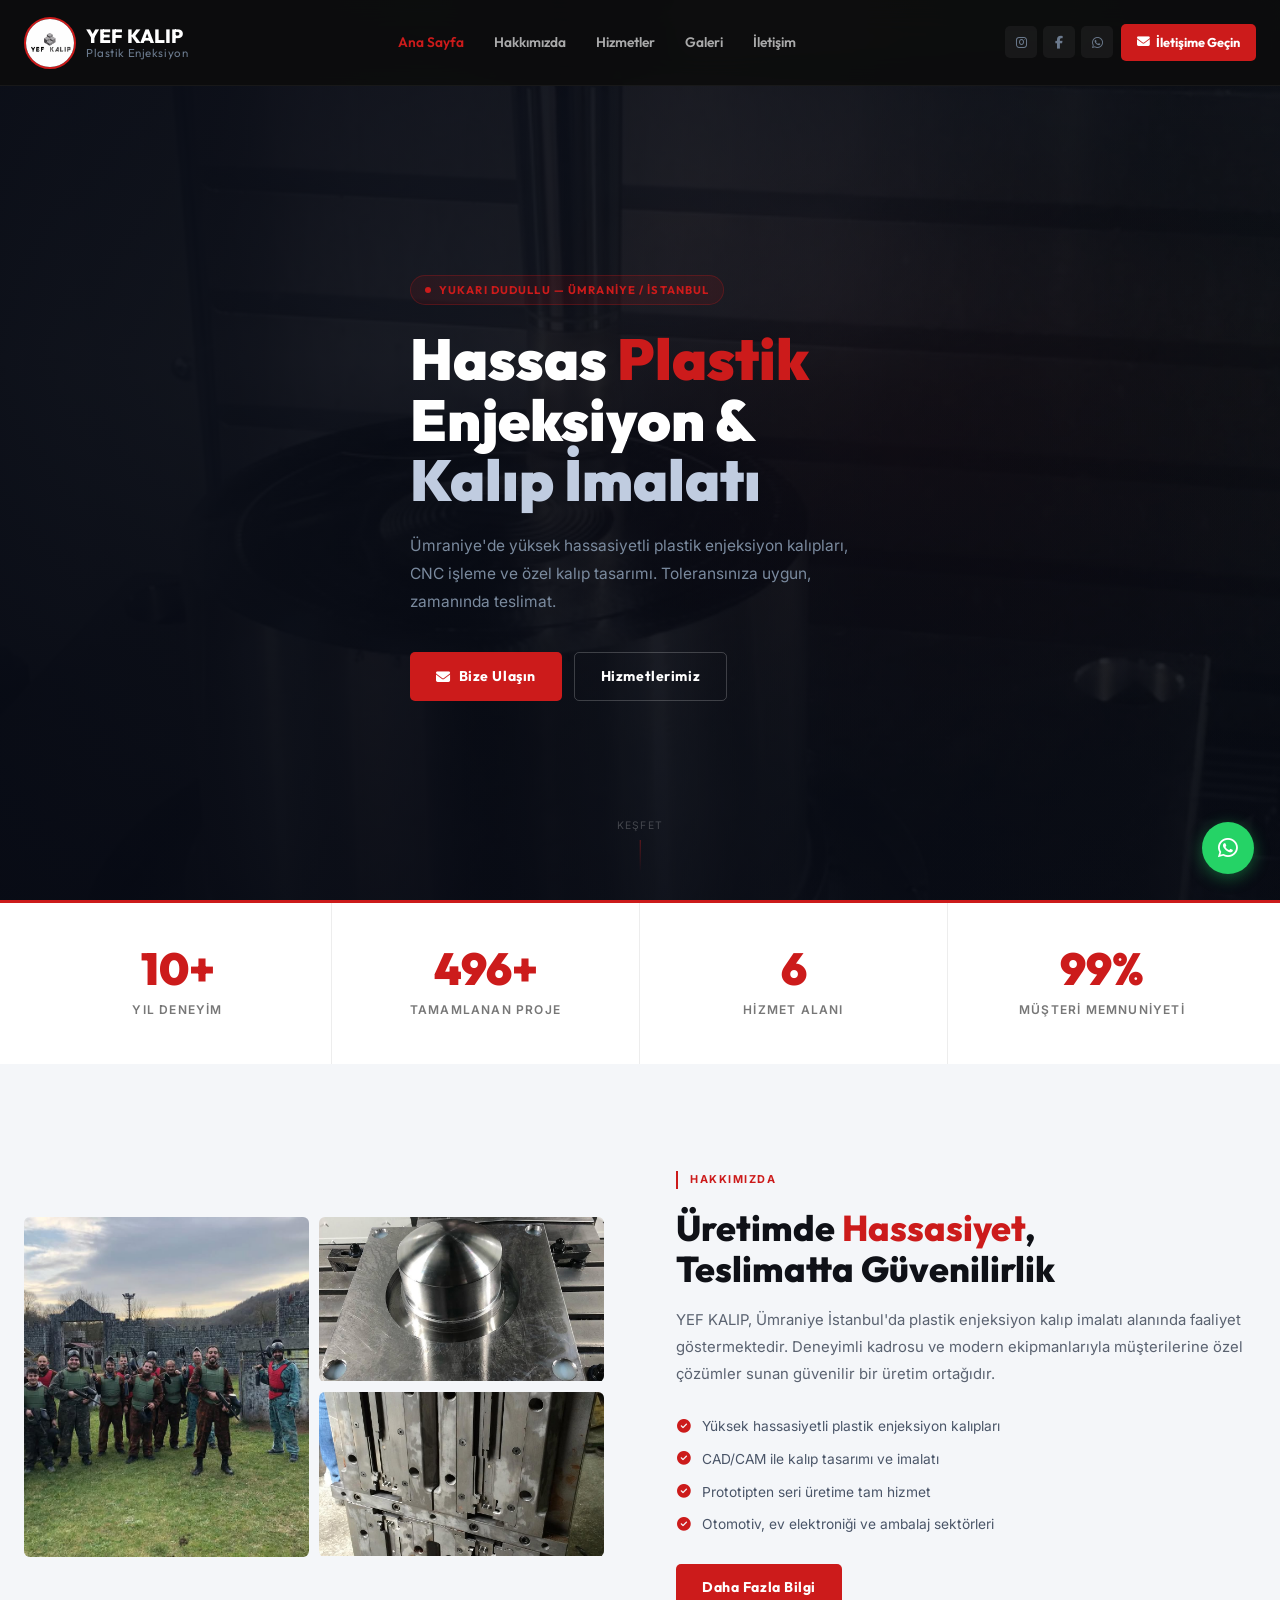
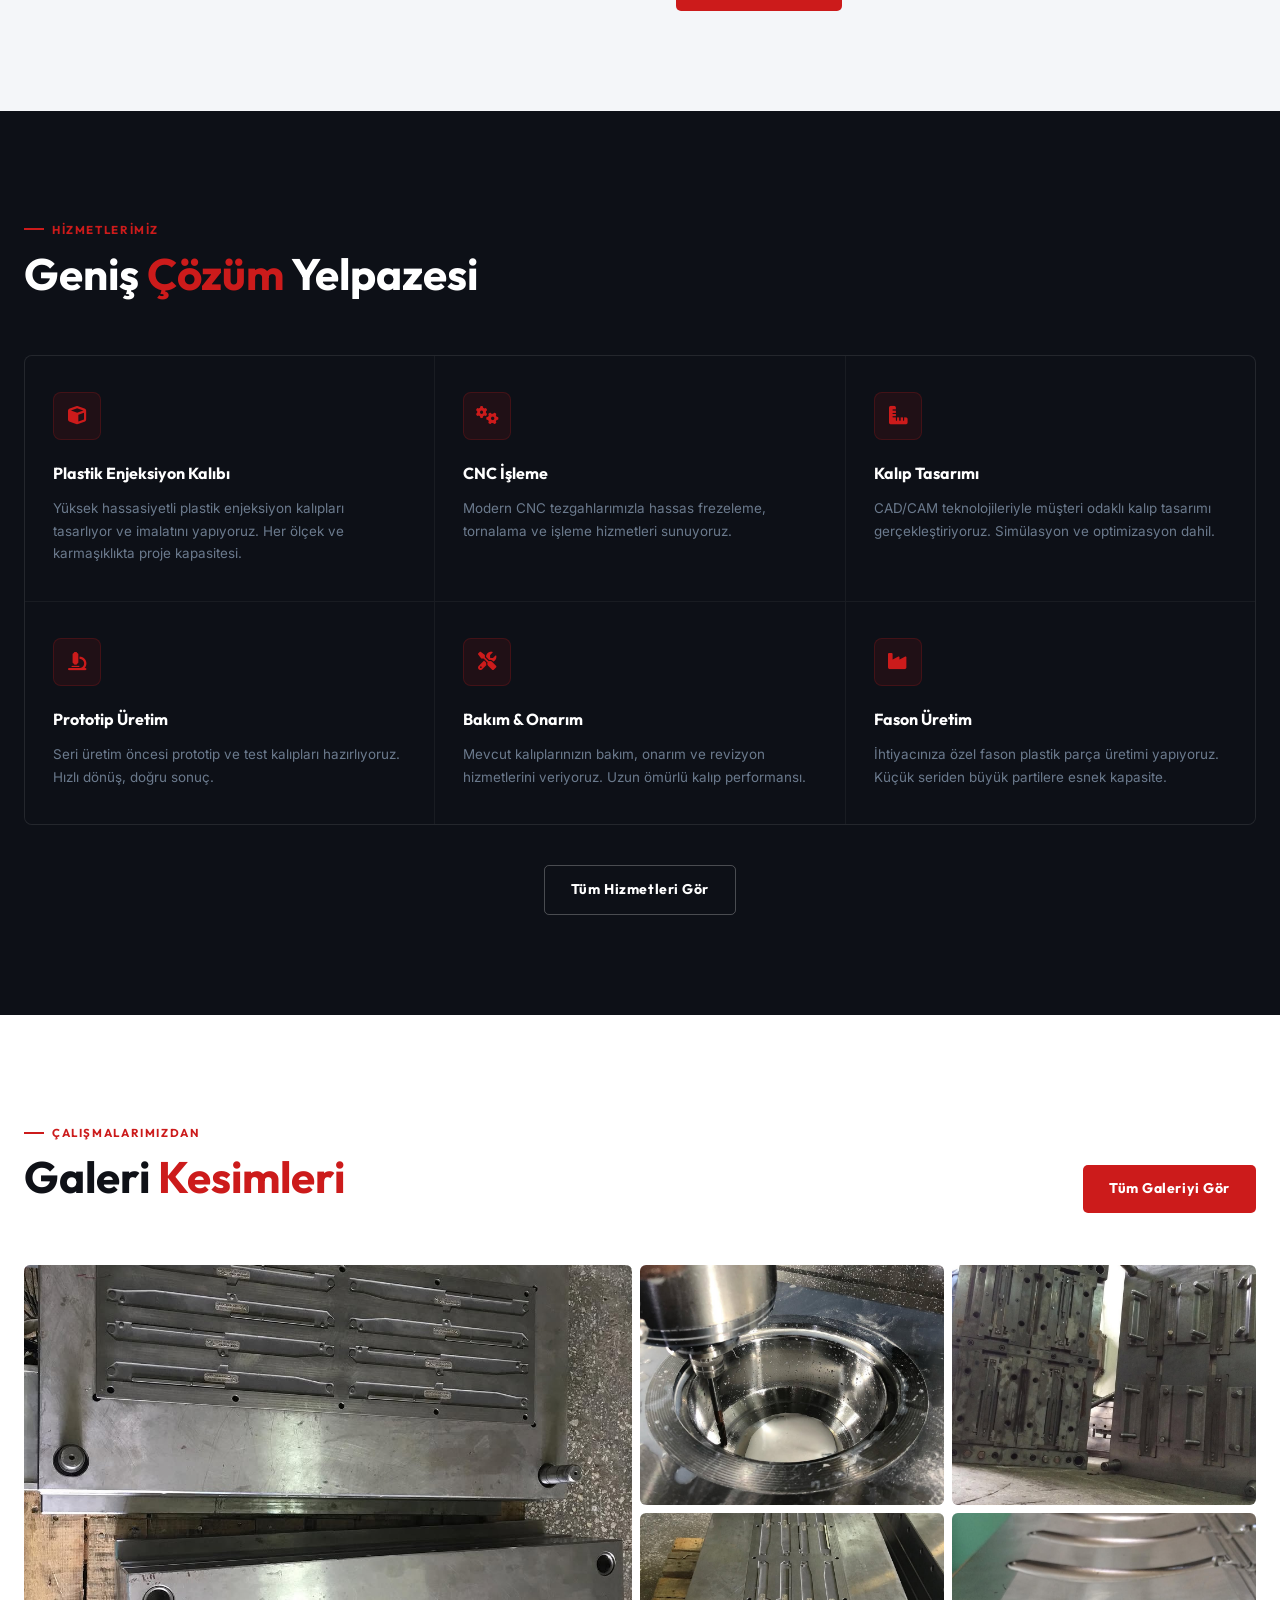
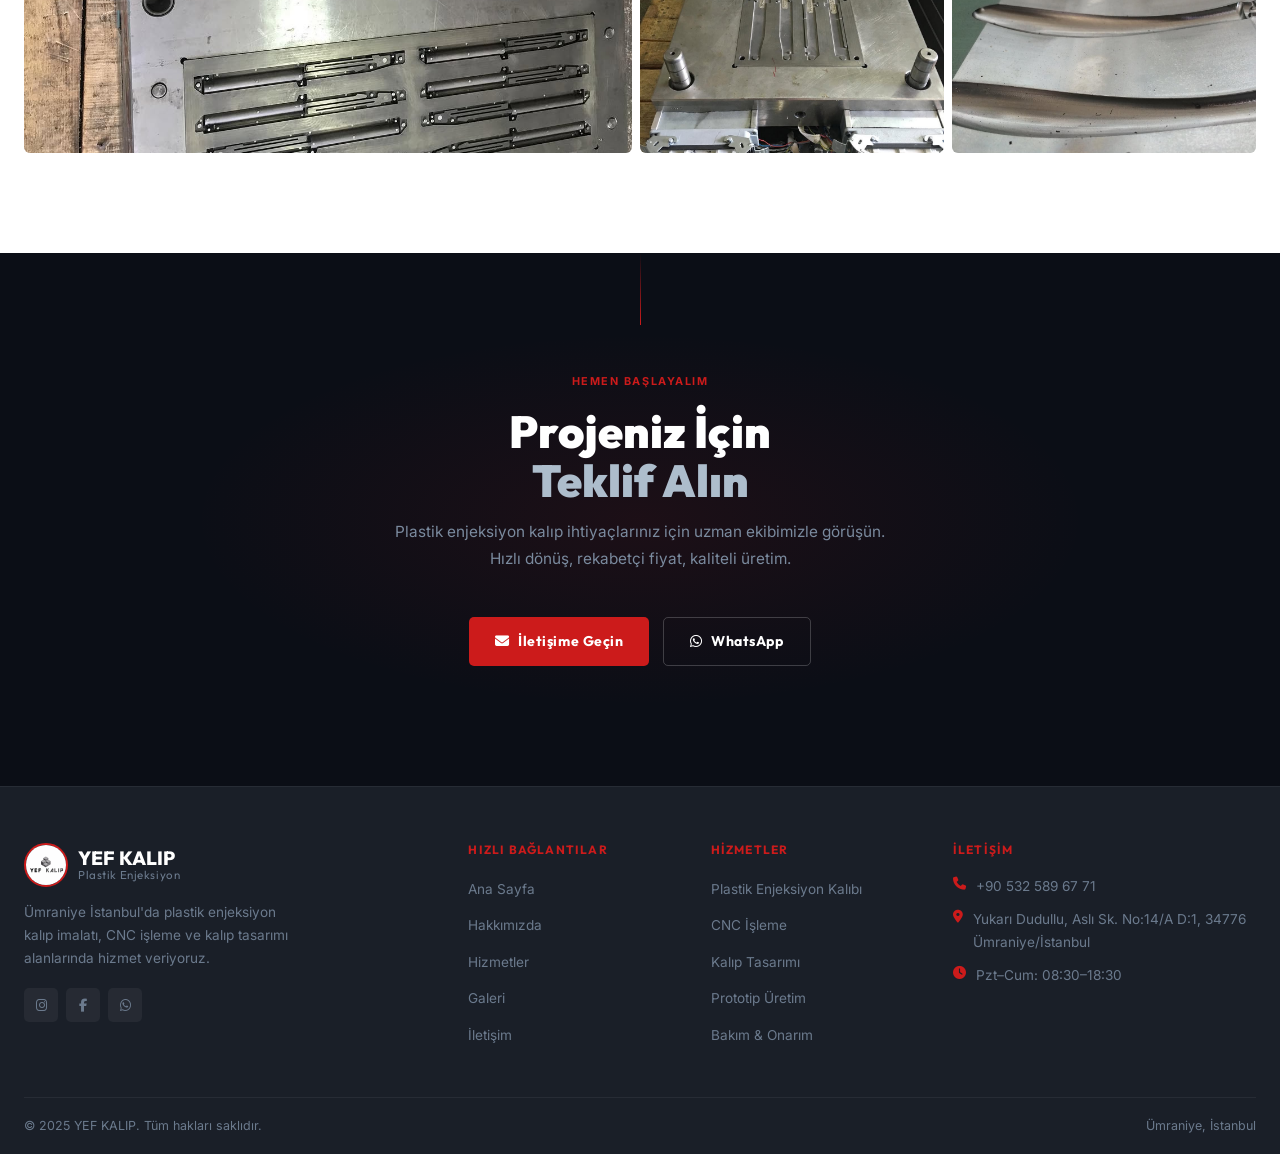
==== index.html @ 69809eae "Redesign: full site rebuild in meba-kalip dark steel design system" ====
<!DOCTYPE html>
<html lang="tr">
<head>
  <meta charset="UTF-8" />
  <meta name="viewport" content="width=device-width, initial-scale=1.0" />
  <title>YEF KALIP – Plastik Enjeksiyon Kalıp İmalatı | Ümraniye İstanbul</title>
  <meta name="description" content="Ümraniye İstanbul'da plastik enjeksiyon kalıp imalatı, CNC işleme ve kalıp tasarımı. Yüksek hassasiyet, hızlı teslimat. +90 532 589 67 71" />
  <link rel="stylesheet" href="css/style.css" />
  <link rel="stylesheet" href="https://cdnjs.cloudflare.com/ajax/libs/font-awesome/6.5.0/css/all.min.css" />
  <link rel="icon" type="image/jpeg" href="img/logo.jpg" />
  <style>
    /* ===== HERO ===== */
    .hero {
      min-height: 100dvh;
      background: #0b0e16;
      display: flex; align-items: center;
      padding-top: var(--nav-h);
      position: relative; overflow: hidden;
    }
    .hero-bg {
      position: absolute; inset: 0;
      background-image: url('img/galeri/ig_4.jpg');
      background-size: cover; background-position: center;
      opacity: 0.28;
    }
    .hero-overlay {
      position: absolute; inset: 0; z-index: 1;
      background:
        linear-gradient(to right, rgba(7,10,20,0.88) 0%, rgba(7,10,20,0.6) 55%, rgba(7,10,20,0.3) 100%),
        linear-gradient(to bottom, rgba(7,10,20,0.4) 0%, transparent 40%, rgba(7,10,20,0.65) 100%);
    }
    .hero::before {
      content:''; position:absolute; inset:0; z-index:1;
      background: radial-gradient(ellipse 55% 60% at 70% 50%, rgba(204,27,27,0.07) 0%, transparent 65%);
      pointer-events: none;
    }
    .hero-inner {
      position: relative; z-index: 2;
      display: flex; flex-direction: column; align-items: flex-start;
      padding: 100px 0 110px;
      max-width: 680px;
    }
    .hero-badge {
      display: inline-flex; align-items: center; gap: 8px;
      padding: 5px 14px;
      background: rgba(204,27,27,0.1); border: 1px solid rgba(204,27,27,0.28);
      border-radius: 20px;
      font-family:'Outfit',sans-serif; font-size: 0.7rem; font-weight: 700;
      letter-spacing: 0.1em; text-transform: uppercase; color: var(--red);
      margin-bottom: 24px;
    }
    .hero-badge .dot {
      width: 6px; height: 6px; border-radius: 50%; background: var(--red);
      animation: pulse-dot 2s ease-in-out infinite;
    }
    @keyframes pulse-dot { 0%,100%{opacity:1;transform:scale(1);}50%{opacity:.4;transform:scale(.65);} }
    .hero-headline {
      font-family:'Outfit',sans-serif;
      font-size: clamp(2.5rem, 4.5vw, 3.8rem);
      font-weight: 900; line-height: 1.05;
      color: #fff; margin-bottom: 22px;
    }
    .hero-headline .hl { color: var(--red); }
    .hero-headline .hl2 { color: #c0cce0; }
    .hero-sub {
      color: #7a8a9e; font-size: 0.97rem; line-height: 1.8;
      max-width: 460px; margin-bottom: 36px;
    }
    .hero-actions { display: flex; gap: 12px; flex-wrap: wrap; }
    .hero-scroll {
      position:absolute; bottom:28px; left:50%; transform:translateX(-50%);
      display:flex; flex-direction:column; align-items:center; gap:6px;
      color: rgba(255,255,255,0.22); font-size:0.65rem; letter-spacing:.12em; text-transform:uppercase;
      z-index: 2;
    }
    .hero-scroll::after {
      content:''; width:1px; height:32px;
      background:linear-gradient(to bottom, rgba(204,27,27,0.5), transparent);
      animation: grow-line 1.8s ease-in-out infinite;
    }
    @keyframes grow-line { 0%,100%{transform:scaleY(0);opacity:0;}50%{transform:scaleY(1);opacity:1;} }

    /* ===== STATS (white bg) ===== */
    .stats-section {
      background: #fff;
      border-top: 3px solid var(--red);
      padding: 0;
    }
    .stats-row {
      display: grid; grid-template-columns: repeat(4,1fr);
    }
    .stat-box {
      padding: 44px 28px;
      border-right: 1px solid rgba(0,0,0,0.07);
      text-align: center; position: relative;
      transition: background 0.25s;
    }
    .stat-box:last-child { border-right: none; }
    .stat-box:hover { background: #fafafa; }
    .stat-box-num {
      font-family:'Outfit',sans-serif; font-size: 2.8rem; font-weight: 900;
      color: var(--red); line-height: 1; margin-bottom: 8px;
    }
    .stat-box-label { font-size: 0.75rem; text-transform: uppercase; letter-spacing: 0.1em; color: #777; font-weight: 600; }

    /* ===== ABOUT ===== */
    .about-section { padding: 100px 0; background: #f4f6f9; }
    .about-grid {
      display: grid; grid-template-columns: 1fr 1fr;
      gap: 72px; align-items: center;
    }
    .about-photos {
      display: grid; grid-template-columns: 1fr 1fr; gap: 10px;
    }
    .about-photo-tall { grid-row: 1/3; border-radius: 6px; overflow: hidden; }
    .about-photo-sm   { border-radius: 6px; overflow: hidden; }
    .about-photos img { width:100%; height:100%; object-fit:cover; display:block; transition: transform 0.6s ease; }
    .about-photo-tall img { height: 340px; }
    .about-photo-sm   img { height: 164px; }
    .about-photos img:hover { transform: scale(1.04); }
    .about-tag {
      display: inline-block; font-size:.68rem; font-weight:700;
      letter-spacing:.14em; text-transform:uppercase; color:var(--red);
      border-left: 2px solid var(--red); padding-left:12px; margin-bottom:18px;
    }
    .about-h2 {
      font-family:'Outfit',sans-serif; font-size: clamp(1.7rem,2.8vw,2.4rem);
      font-weight:800; color:#0f1117; line-height:1.15; margin-bottom:18px;
    }
    .about-h2 em { color:var(--red); font-style:normal; }
    .about-desc { color:#5a6270; line-height:1.8; margin-bottom:28px; font-size:.93rem; }
    .about-facts { display:flex; flex-direction:column; gap:10px; }
    .about-fact {
      display:flex; align-items:center; gap:10px;
      font-size:.86rem; color:#4a5568;
    }
    .about-fact i { color:var(--red); width:16px; text-align:center; flex-shrink:0; }

    /* ===== SERVICES (dark) ===== */
    .services-section { padding: 100px 0; background: #0d1017; }
    .services-h { margin-bottom:56px; }
    .svc-grid {
      display: grid; grid-template-columns: repeat(3,1fr);
      gap: 1px; background: rgba(255,255,255,0.05);
      border: 1px solid rgba(255,255,255,0.05);
      border-radius: 8px; overflow: hidden;
    }
    .svc-card {
      background: #0d1017; padding: 36px 28px;
      transition: background 0.25s;
      position: relative; overflow: hidden;
    }
    .svc-card::after {
      content:''; position:absolute; bottom:0; left:0; right:0; height:2px;
      background: linear-gradient(90deg, var(--red), transparent);
      transform: scaleX(0); transform-origin:left; transition: transform 0.35s ease;
    }
    .svc-card:hover { background: #111520; }
    .svc-card:hover::after { transform: scaleX(1); }
    .svc-icon {
      width:48px; height:48px; border-radius:8px;
      background:rgba(204,27,27,0.1); border:1px solid rgba(204,27,27,0.2);
      display:flex; align-items:center; justify-content:center;
      color:var(--red); font-size:1.15rem; margin-bottom:20px;
      transition: background 0.25s, transform 0.25s;
    }
    .svc-card:hover .svc-icon { background:rgba(204,27,27,0.2); transform:scale(1.08); }
    .svc-title {
      font-family:'Outfit',sans-serif; font-size:1rem; font-weight:700;
      color:#fff; margin-bottom:10px;
    }
    .svc-desc { font-size:.84rem; color:#6b7a8d; line-height:1.7; }

    /* ===== GALLERY TEASER ===== */
    .gallery-teaser { padding: 100px 0; background: #fff; }
    .gt-header {
      display:flex; justify-content:space-between; align-items:flex-end;
      flex-wrap:wrap; gap:16px; margin-bottom:48px;
    }
    .gt-grid {
      display: grid;
      grid-template-columns: 2fr 1fr 1fr;
      grid-template-rows: 240px 240px;
      gap: 8px;
    }
    .gt-item { overflow:hidden; border-radius:6px; cursor:pointer; position:relative; }
    .gt-item:first-child { grid-row: 1 / 3; }
    .gt-item img { width:100%; height:100%; object-fit:cover; display:block; transition: transform 0.6s cubic-bezier(.16,1,.3,1); }
    .gt-item:hover img { transform: scale(1.06); }
    .gt-overlay {
      position:absolute; inset:0;
      background:linear-gradient(to top, rgba(0,0,0,0.5) 0%, transparent 55%);
      opacity:0; transition:opacity .3s;
      display:flex; align-items:flex-end; padding:14px;
    }
    .gt-item:hover .gt-overlay { opacity:1; }
    .gt-overlay span { color:#fff; font-size:.76rem; font-weight:700; letter-spacing:.07em; text-transform:uppercase; }

    /* Lightbox */
    #lb { position:fixed; inset:0; background:rgba(0,0,0,0.93); z-index:9999; display:none; align-items:center; justify-content:center; flex-direction:column; gap:12px; }
    #lb.open { display:flex; }
    #lb img { max-width:90vw; max-height:82vh; border-radius:6px; box-shadow:0 24px 80px rgba(0,0,0,0.7); }
    #lb .lb-x { position:fixed; top:22px; right:26px; font-size:1.8rem; color:#fff; cursor:pointer; opacity:.7; line-height:1; transition:opacity .2s; }
    #lb .lb-x:hover { opacity:1; }
    #lb .lb-caption { color:rgba(255,255,255,0.6); font-size:0.82rem; font-family:'Outfit',sans-serif; }

    /* ===== CTA ===== */
    .cta-section {
      padding: 120px 0;
      background: #0b0e16;
      text-align: center; position: relative; overflow: hidden;
    }
    .cta-section::before {
      content:''; position:absolute; inset:0;
      background: radial-gradient(ellipse 50% 50% at 50% 50%, rgba(204,27,27,0.09) 0%, transparent 70%);
    }
    .cta-line { position:absolute; top:0; left:50%; width:1px; height:72px; background:linear-gradient(to bottom, transparent, var(--red)); }
    .cta-inner { position:relative; z-index:2; }
    .cta-tag { font-size:.68rem; font-weight:700; letter-spacing:.14em; text-transform:uppercase; color:var(--red); display:block; margin-bottom:16px; }
    .cta-h2 { font-family:'Outfit',sans-serif; font-size:clamp(1.9rem,3.5vw,3rem); font-weight:900; color:#fff; line-height:1.1; margin-bottom:14px; }
    .cta-h2 em { color:#adbdcc; font-style:normal; }
    .cta-sub { color:#7a8a9e; font-size:.96rem; line-height:1.75; max-width:500px; margin:0 auto 44px; }
    .cta-btns { display:flex; gap:14px; justify-content:center; flex-wrap:wrap; }

    /* ===== RESPONSIVE ===== */
    @media (max-width: 1024px) {
      .about-grid { grid-template-columns:1fr; gap:40px; }
      .svc-grid { grid-template-columns: repeat(2,1fr); }
      .gt-grid { grid-template-columns: 1fr 1fr; grid-template-rows: auto; }
      .gt-item:first-child { grid-row:auto; }
      .gt-item { height: 200px; }
      .stats-row { grid-template-columns: repeat(2,1fr); }
      .stat-box:nth-child(2) { border-right: none; }
    }
    @media (max-width: 640px) {
      .svc-grid { grid-template-columns:1fr; }
      .gt-grid { grid-template-columns:1fr; }
    }
  </style>
</head>
<body>

<!-- ===== NAVBAR ===== -->
<nav class="navbar" id="navbar">
  <div class="nav-inner">
    <a href="index.html" class="nav-logo">
      <img src="img/logo.jpg" alt="YEF KALIP" />
      <div class="nav-logo-text">YEF KALIP<small>Plastik Enjeksiyon</small></div>
    </a>
    <div class="nav-menu">
      <a href="index.html" class="active">Ana Sayfa</a>
      <a href="hakkimizda.html">Hakkımızda</a>
      <a href="hizmetler.html">Hizmetler</a>
      <a href="galeri.html">Galeri</a>
      <a href="iletisim.html">İletişim</a>
    </div>
    <div class="nav-right">
      <div class="nav-social">
        <a href="https://www.instagram.com/yef_kalip/" target="_blank" rel="noopener"><i class="fab fa-instagram"></i></a>
        <a href="https://www.facebook.com/yefkalip/" target="_blank" rel="noopener"><i class="fab fa-facebook-f"></i></a>
        <a href="https://wa.me/905325896771" target="_blank" rel="noopener"><i class="fab fa-whatsapp"></i></a>
      </div>
      <div class="nav-cta"><a href="iletisim.html"><i class="fas fa-envelope"></i> İletişime Geçin</a></div>
    </div>
    <button class="nav-hamburger" id="navHamburger"><span></span><span></span><span></span></button>
  </div>
</nav>
<nav class="nav-mobile" id="navMobile">
  <a href="index.html">Ana Sayfa</a>
  <a href="hakkimizda.html">Hakkımızda</a>
  <a href="hizmetler.html">Hizmetler</a>
  <a href="galeri.html">Galeri</a>
  <a href="iletisim.html">İletişim</a>
  <a href="tel:+905325896771" style="color:var(--red);margin-top:8px;"><i class="fas fa-phone"></i> 0532 589 67 71</a>
</nav>

<!-- ===== HERO ===== -->
<section class="hero">
  <div class="hero-bg"></div>
  <div class="hero-overlay"></div>
  <div class="container">
    <div class="hero-inner fade-in">
      <div class="hero-badge"><span class="dot"></span> Yukarı Dudullu &mdash; Ümraniye / İstanbul</div>
      <h1 class="hero-headline">
        Hassas <span class="hl">Plastik</span><br>
        Enjeksiyon &amp;<br>
        <span class="hl2">Kalıp İmalatı</span>
      </h1>
      <p class="hero-sub">
        Ümraniye'de yüksek hassasiyetli plastik enjeksiyon kalıpları,
        CNC işleme ve özel kalıp tasarımı. Toleransınıza uygun, zamanında teslimat.
      </p>
      <div class="hero-actions">
        <a href="iletisim.html" class="btn btn-primary"><i class="fas fa-envelope"></i> Bize Ulaşın</a>
        <a href="hizmetler.html" class="btn btn-outline">Hizmetlerimiz</a>
      </div>
    </div>
  </div>
  <div class="hero-scroll">Keşfet</div>
</section>

<!-- ===== STATS ===== -->
<section class="stats-section">
  <div class="stats-row container" style="padding:0 24px;">
    <div class="stat-box fade-in">
      <div class="stat-box-num" data-target="10" data-suffix="+">10+</div>
      <div class="stat-box-label">Yıl Deneyim</div>
    </div>
    <div class="stat-box fade-in stagger-1">
      <div class="stat-box-num" data-target="500" data-suffix="+">500+</div>
      <div class="stat-box-label">Tamamlanan Proje</div>
    </div>
    <div class="stat-box fade-in stagger-2">
      <div class="stat-box-num" data-target="6">6</div>
      <div class="stat-box-label">Hizmet Alanı</div>
    </div>
    <div class="stat-box fade-in stagger-3">
      <div class="stat-box-num" data-target="100" data-suffix="%">100%</div>
      <div class="stat-box-label">Müşteri Memnuniyeti</div>
    </div>
  </div>
</section>

<!-- ===== ABOUT ===== -->
<section class="about-section">
  <div class="container">
    <div class="about-grid">
      <div class="about-photos slide-left">
        <div class="about-photo-tall">
          <img src="img/galeri/ig_1.jpg" alt="YEF KALIP Atölye" loading="lazy" />
        </div>
        <div class="about-photo-sm">
          <img src="img/galeri/ig_3.jpg" alt="Plastik Enjeksiyon" loading="lazy" />
        </div>
        <div class="about-photo-sm">
          <img src="img/galeri/ig_7.jpg" alt="Kalıp İmalatı" loading="lazy" />
        </div>
      </div>
      <div class="about-text slide-right">
        <span class="about-tag">Hakkımızda</span>
        <h2 class="about-h2">Üretimde <em>Hassasiyet</em>,<br>Teslimatta Güvenilirlik</h2>
        <p class="about-desc">
          YEF KALIP, Ümraniye İstanbul'da plastik enjeksiyon kalıp imalatı alanında
          faaliyet göstermektedir. Deneyimli kadrosu ve modern ekipmanlarıyla
          müşterilerine özel çözümler sunan güvenilir bir üretim ortağıdır.
        </p>
        <div class="about-facts">
          <div class="about-fact"><i class="fa fa-check-circle"></i> Yüksek hassasiyetli plastik enjeksiyon kalıpları</div>
          <div class="about-fact"><i class="fa fa-check-circle"></i> CAD/CAM ile kalıp tasarımı ve imalatı</div>
          <div class="about-fact"><i class="fa fa-check-circle"></i> Prototipten seri üretime tam hizmet</div>
          <div class="about-fact"><i class="fa fa-check-circle"></i> Otomotiv, ev elektroniği ve ambalaj sektörleri</div>
        </div>
        <div style="margin-top:28px;">
          <a href="hakkimizda.html" class="btn btn-primary" style="background:var(--red);">Daha Fazla Bilgi</a>
        </div>
      </div>
    </div>
  </div>
</section>

<!-- ===== SERVICES ===== -->
<section class="services-section">
  <div class="container">
    <div class="services-h">
      <div class="section-label">Hizmetlerimiz</div>
      <h2 class="section-title">Geniş <span>Çözüm</span> Yelpazesi</h2>
    </div>
    <div class="svc-grid">
      <div class="svc-card slide-up">
        <div class="svc-icon"><i class="fa fa-cube"></i></div>
        <div class="svc-title">Plastik Enjeksiyon Kalıbı</div>
        <p class="svc-desc">Yüksek hassasiyetli plastik enjeksiyon kalıpları tasarlıyor ve imalatını yapıyoruz. Her ölçek ve karmaşıklıkta proje kapasitesi.</p>
      </div>
      <div class="svc-card slide-up stagger-1">
        <div class="svc-icon"><i class="fa fa-cogs"></i></div>
        <div class="svc-title">CNC İşleme</div>
        <p class="svc-desc">Modern CNC tezgahlarımızla hassas frezeleme, tornalama ve işleme hizmetleri sunuyoruz.</p>
      </div>
      <div class="svc-card slide-up stagger-2">
        <div class="svc-icon"><i class="fa fa-ruler-combined"></i></div>
        <div class="svc-title">Kalıp Tasarımı</div>
        <p class="svc-desc">CAD/CAM teknolojileriyle müşteri odaklı kalıp tasarımı gerçekleştiriyoruz. Simülasyon ve optimizasyon dahil.</p>
      </div>
      <div class="svc-card slide-up stagger-3">
        <div class="svc-icon"><i class="fa fa-microscope"></i></div>
        <div class="svc-title">Prototip Üretim</div>
        <p class="svc-desc">Seri üretim öncesi prototip ve test kalıpları hazırlıyoruz. Hızlı dönüş, doğru sonuç.</p>
      </div>
      <div class="svc-card slide-up stagger-4">
        <div class="svc-icon"><i class="fa fa-tools"></i></div>
        <div class="svc-title">Bakım &amp; Onarım</div>
        <p class="svc-desc">Mevcut kalıplarınızın bakım, onarım ve revizyon hizmetlerini veriyoruz. Uzun ömürlü kalıp performansı.</p>
      </div>
      <div class="svc-card slide-up stagger-5">
        <div class="svc-icon"><i class="fa fa-industry"></i></div>
        <div class="svc-title">Fason Üretim</div>
        <p class="svc-desc">İhtiyacınıza özel fason plastik parça üretimi yapıyoruz. Küçük seriden büyük partilere esnek kapasite.</p>
      </div>
    </div>
    <div style="margin-top:40px; text-align:center;">
      <a href="hizmetler.html" class="btn btn-outline" style="border-color:rgba(255,255,255,0.25);">Tüm Hizmetleri Gör</a>
    </div>
  </div>
</section>

<!-- ===== GALLERY TEASER ===== -->
<section class="gallery-teaser">
  <div class="container">
    <div class="gt-header">
      <div class="slide-left">
        <div class="section-label" style="color:var(--red)">Çalışmalarımızdan</div>
        <h2 class="section-title" style="color:#0f1117;">Galeri <span>Kesimleri</span></h2>
      </div>
      <a href="galeri.html" class="btn btn-primary slide-right" style="margin-bottom:4px;">Tüm Galeriyi Gör</a>
    </div>
    <div class="gt-grid">
      <div class="gt-item fade-in" onclick="openLb('img/galeri/ig_5.jpg','Plastik Enjeksiyon Kalıbı')">
        <img src="img/galeri/ig_5.jpg" alt="Plastik Enjeksiyon Kalıbı" loading="lazy" />
        <div class="gt-overlay"><span>Kalıp İmalatı</span></div>
      </div>
      <div class="gt-item fade-in stagger-1" onclick="openLb('img/galeri/ig_2.jpg','CNC İşleme')">
        <img src="img/galeri/ig_2.jpg" alt="CNC İşleme" loading="lazy" />
        <div class="gt-overlay"><span>CNC İşleme</span></div>
      </div>
      <div class="gt-item fade-in stagger-2" onclick="openLb('img/galeri/ig_6.jpg','Kalıp Tasarımı')">
        <img src="img/galeri/ig_6.jpg" alt="Kalıp Tasarımı" loading="lazy" />
        <div class="gt-overlay"><span>Kalıp Tasarımı</span></div>
      </div>
      <div class="gt-item fade-in stagger-3" onclick="openLb('img/galeri/ig_8.jpg','Üretim')">
        <img src="img/galeri/ig_8.jpg" alt="Üretim" loading="lazy" />
        <div class="gt-overlay"><span>Üretim</span></div>
      </div>
      <div class="gt-item fade-in stagger-4" onclick="openLb('img/galeri/ig_9.jpg','Kalıp')">
        <img src="img/galeri/ig_9.jpg" alt="Kalıp" loading="lazy" />
        <div class="gt-overlay"><span>Kalıp</span></div>
      </div>
    </div>
  </div>
</section>

<!-- Lightbox -->
<div id="lb">
  <span class="lb-x" onclick="closeLb()">&times;</span>
  <img src="" alt="" />
  <div class="lb-caption"></div>
</div>

<!-- ===== CTA ===== -->
<section class="cta-section">
  <div class="cta-line"></div>
  <div class="container cta-inner">
    <span class="cta-tag">Hemen Başlayalım</span>
    <h2 class="cta-h2">Projeniz İçin<br><em>Teklif Alın</em></h2>
    <p class="cta-sub">
      Plastik enjeksiyon kalıp ihtiyaçlarınız için uzman ekibimizle görüşün.
      Hızlı dönüş, rekabetçi fiyat, kaliteli üretim.
    </p>
    <div class="cta-btns">
      <a href="iletisim.html" class="btn btn-primary"><i class="fas fa-envelope"></i> İletişime Geçin</a>
      <a href="https://wa.me/905325896771" target="_blank" class="btn btn-outline"><i class="fab fa-whatsapp"></i> WhatsApp</a>
    </div>
  </div>
</section>

<!-- ===== FOOTER ===== -->
<footer>
  <div class="container">
    <div class="footer-grid">
      <div class="footer-brand">
        <div class="nav-logo" style="margin-bottom:4px;">
          <img src="img/logo.jpg" alt="YEF KALIP" style="height:44px;width:44px;border-radius:50%;object-fit:cover;border:2px solid var(--red);" />
          <div class="nav-logo-text">YEF KALIP<small>Plastik Enjeksiyon</small></div>
        </div>
        <p>Ümraniye İstanbul'da plastik enjeksiyon kalıp imalatı, CNC işleme ve kalıp tasarımı alanlarında hizmet veriyoruz.</p>
        <div class="footer-social">
          <a href="https://www.instagram.com/yef_kalip/" target="_blank"><i class="fab fa-instagram"></i></a>
          <a href="https://www.facebook.com/yefkalip/" target="_blank"><i class="fab fa-facebook-f"></i></a>
          <a href="https://wa.me/905325896771" target="_blank"><i class="fab fa-whatsapp"></i></a>
        </div>
      </div>
      <div class="footer-col">
        <h4>Hızlı Bağlantılar</h4>
        <ul>
          <li><a href="index.html">Ana Sayfa</a></li>
          <li><a href="hakkimizda.html">Hakkımızda</a></li>
          <li><a href="hizmetler.html">Hizmetler</a></li>
          <li><a href="galeri.html">Galeri</a></li>
          <li><a href="iletisim.html">İletişim</a></li>
        </ul>
      </div>
      <div class="footer-col">
        <h4>Hizmetler</h4>
        <ul>
          <li><a href="hizmetler.html">Plastik Enjeksiyon Kalıbı</a></li>
          <li><a href="hizmetler.html">CNC İşleme</a></li>
          <li><a href="hizmetler.html">Kalıp Tasarımı</a></li>
          <li><a href="hizmetler.html">Prototip Üretim</a></li>
          <li><a href="hizmetler.html">Bakım &amp; Onarım</a></li>
        </ul>
      </div>
      <div class="footer-col">
        <h4>İletişim</h4>
        <div class="footer-contact-item">
          <i class="fas fa-phone"></i>
          <span><a href="tel:+905325896771" style="color:var(--muted);">+90 532 589 67 71</a></span>
        </div>
        <div class="footer-contact-item">
          <i class="fas fa-map-marker-alt"></i>
          <span>Yukarı Dudullu, Aslı Sk. No:14/A D:1, 34776 Ümraniye/İstanbul</span>
        </div>
        <div class="footer-contact-item">
          <i class="fas fa-clock"></i>
          <span>Pzt–Cum: 08:30–18:30</span>
        </div>
      </div>
    </div>
    <div class="footer-bottom">
      <span>&copy; 2025 YEF KALIP. Tüm hakları saklıdır.</span>
      <span>Ümraniye, İstanbul</span>
    </div>
  </div>
</footer>

<!-- WhatsApp -->
<a href="https://wa.me/905325896771" target="_blank" class="whatsapp-float" title="WhatsApp ile Ulaşın">
  <i class="fab fa-whatsapp"></i>
</a>

<script src="js/main.js"></script>
</body>
</html>
---- css/style.css ----
/* ============================================================
   YEF KALIP – Shared Styles
   Brand: Red #CC1B1B | Black #111111 | Steel #1E2530
   ============================================================ */

@import url('https://fonts.googleapis.com/css2?family=Outfit:wght@300;400;500;600;700;800;900&family=Inter:wght@400;500;600&display=swap');

*, *::before, *::after { box-sizing: border-box; margin: 0; padding: 0; }

:root {
  --red:       #CC1B1B;
  --red-dk:    #AA1414;
  --red-glow:  rgba(204,27,27,0.25);
  --black:     #0D0D0D;
  --steel:     #1A1F28;
  --steel2:    #222832;
  --steel3:    #2A3040;
  --muted:     #6B7A8D;
  --light:     #CBD5E1;
  --white:     #FFFFFF;
  --radius:    5px;
  --nav-h:     86px;
  --transition: 0.25s ease;
}

html { scroll-behavior: smooth; font-size: 16px; }
body { font-family: 'Inter', sans-serif; background: var(--black); color: var(--light); line-height: 1.65; -webkit-font-smoothing: antialiased; }
h1,h2,h3,h4,h5 { font-family: 'Outfit', sans-serif; font-weight: 700; line-height: 1.15; color: var(--white); }
a { color: inherit; text-decoration: none; }
img { display: block; max-width: 100%; }
ul { list-style: none; }

::-webkit-scrollbar { width: 4px; }
::-webkit-scrollbar-track { background: var(--black); }
::-webkit-scrollbar-thumb { background: var(--red); border-radius: 2px; }

/* ── Utils ── */
.container { max-width: 1280px; margin: 0 auto; padding: 0 24px; }
.section-label {
  display: inline-flex; align-items: center; gap: 8px;
  font-family: 'Outfit', sans-serif; font-size: 0.72rem; font-weight: 700;
  letter-spacing: 0.14em; text-transform: uppercase; color: var(--red); margin-bottom: 10px;
}
.section-label::before { content: ''; display: block; width: 20px; height: 2px; background: var(--red); }
.section-title { font-size: clamp(1.75rem, 4vw, 2.75rem); margin-bottom: 14px; }
.section-title span { color: var(--red); }
.section-desc { font-size: 1rem; color: var(--muted); max-width: 600px; line-height: 1.75; }
.divider { width: 40px; height: 3px; background: var(--red); margin: 16px 0 24px; }

.btn {
  display: inline-flex; align-items: center; gap: 8px;
  padding: 12px 26px; border-radius: var(--radius);
  font-family: 'Outfit', sans-serif; font-size: 0.88rem; font-weight: 700;
  letter-spacing: 0.04em; cursor: pointer; transition: all var(--transition); border: none;
}
.btn-primary { background: var(--red); color: var(--white); }
.btn-primary:hover { background: var(--red-dk); transform: translateY(-1px); box-shadow: 0 8px 24px var(--red-glow); }
.btn-outline { background: transparent; color: var(--white); border: 1.5px solid rgba(255,255,255,0.2); }
.btn-outline:hover { border-color: var(--red); color: var(--red); }

/* ── NAVBAR ── */
.navbar {
  position: fixed; top: 0; left: 0; right: 0; z-index: 1000;
  height: var(--nav-h); display: flex; align-items: center;
  background: rgba(13,13,13,0.9); backdrop-filter: blur(16px);
  border-bottom: 1px solid rgba(255,255,255,0.05);
  transition: box-shadow 0.3s;
}
.navbar.scrolled { box-shadow: 0 4px 32px rgba(0,0,0,0.7); border-bottom-color: rgba(204,27,27,0.2); }
.nav-inner { max-width: 1280px; margin: 0 auto; padding: 0 24px; width: 100%; display: flex; align-items: center; gap: 20px; }
.nav-logo { display: flex; align-items: center; gap: 10px; flex-shrink: 0; }
.nav-logo img { height: 52px; width: 52px; object-fit: cover; border-radius: 50%; border: 2px solid var(--red); }
.nav-logo-text { font-family: 'Outfit', sans-serif; font-weight: 800; font-size: 1.2rem; line-height: 1.1; color: var(--white); }
.nav-logo-text small { font-size: 0.72rem; font-weight: 400; color: var(--muted); letter-spacing: 0.05em; display: block; }
.nav-menu { display: flex; align-items: center; gap: 2px; margin: 0 auto; }
.nav-menu a {
  padding: 8px 14px; border-radius: var(--radius);
  font-family: 'Outfit', sans-serif; font-size: 0.86rem; font-weight: 600;
  color: rgba(255,255,255,0.65); transition: all var(--transition);
}
.nav-menu a:hover, .nav-menu a.active { color: var(--white); }
.nav-menu a.active { color: var(--red); }
.nav-right { display: flex; align-items: center; gap: 8px; flex-shrink: 0; }
.nav-social { display: flex; gap: 6px; }
.nav-social a {
  width: 32px; height: 32px; border-radius: var(--radius);
  display: flex; align-items: center; justify-content: center;
  background: rgba(255,255,255,0.05); color: var(--muted); font-size: 0.8rem;
  transition: all var(--transition);
}
.nav-social a:hover { background: var(--red); color: var(--white); }
.nav-cta a {
  display: inline-flex; align-items: center; gap: 6px;
  padding: 8px 16px; border-radius: var(--radius);
  font-family: 'Outfit', sans-serif; font-size: 0.8rem; font-weight: 700;
  background: var(--red); color: var(--white); transition: all var(--transition);
}
.nav-cta a:hover { background: var(--red-dk); }
.nav-hamburger { display: none; flex-direction: column; gap: 5px; cursor: pointer; padding: 6px; background: none; border: none; }
.nav-hamburger span { display: block; width: 22px; height: 2px; background: var(--white); border-radius: 2px; transition: all 0.3s; }
.nav-mobile {
  display: none; flex-direction: column;
  position: fixed; top: var(--nav-h); left: 0; right: 0;
  background: var(--steel); border-bottom: 1px solid rgba(255,255,255,0.06);
  padding: 16px 24px 24px; z-index: 999;
}
.nav-mobile.open { display: flex; }
.nav-mobile a { padding: 12px 0; font-family: 'Outfit', sans-serif; font-size: 1rem; font-weight: 600; color: rgba(255,255,255,0.8); border-bottom: 1px solid rgba(255,255,255,0.06); transition: color var(--transition); }
.nav-mobile a:last-child { border-bottom: none; }
.nav-mobile a:hover { color: var(--red); }

/* ── PAGE HEADER ── */
.page-header {
  padding-top: calc(var(--nav-h) + 56px); padding-bottom: 56px;
  background: var(--steel); position: relative; overflow: hidden;
  border-bottom: 3px solid var(--red);
}
.page-header::before {
  content: ''; position: absolute; inset: 0;
  background: radial-gradient(ellipse 50% 80% at 80% 50%, rgba(204,27,27,0.06) 0%, transparent 65%);
}
.breadcrumb { display: flex; align-items: center; gap: 8px; font-size: 0.78rem; color: var(--muted); margin-bottom: 16px; }
.breadcrumb a { color: var(--muted); }
.breadcrumb a:hover { color: var(--red); }
.breadcrumb span { color: var(--red); }
.page-header h1 { font-size: clamp(2rem, 5vw, 3.25rem); margin-bottom: 10px; color: var(--white); }
.page-header p { font-size: 1rem; color: var(--muted); max-width: 540px; }

/* ── SECTION STYLES ── */
.section-light { background: #f4f6f9; }
.section-white { background: #ffffff; }
.section-dark { background: #0d1017; }
.section-steel { background: var(--steel); }

.section-light h1,.section-light h2,.section-light h3,.section-light h4,
.section-white h1,.section-white h2,.section-white h3,.section-white h4 { color: #0f1117; }
.section-light p,.section-light li,.section-white p,.section-white li { color: #555e6e; }
.section-light .section-desc,.section-white .section-desc { color: #5a6270; }
.section-light .section-label,.section-white .section-label { color: var(--red); }
.section-light .section-label::before,.section-white .section-label::before { background: var(--red); }
.section-light .section-title span,.section-white .section-title span { color: var(--red); }

/* ── STATS BAR ── */
.stats-bar { background: var(--steel); border-top: 1px solid rgba(255,255,255,0.06); padding: 28px 0; }
.stats-grid { display: grid; grid-template-columns: repeat(4, 1fr); text-align: center; }
.stat-item { padding: 0 20px; position: relative; }
.stat-item:not(:last-child)::after { content: ''; position: absolute; right: 0; top: 10%; height: 80%; width: 1px; background: rgba(255,255,255,0.08); }
.stat-num { font-family: 'Outfit', sans-serif; font-size: 2rem; font-weight: 800; color: var(--red); line-height: 1; }
.stat-label { font-size: 0.78rem; color: var(--muted); margin-top: 5px; }

/* ── CARD ── */
.card { background: var(--steel2); border: 1px solid rgba(255,255,255,0.06); border-radius: 8px; overflow: hidden; transition: all var(--transition); }
.card:hover { transform: translateY(-4px); border-color: rgba(204,27,27,0.3); box-shadow: 0 12px 40px rgba(0,0,0,0.4); }

/* ── FOOTER ── */
footer { background: var(--steel); border-top: 1px solid rgba(255,255,255,0.06); padding: 56px 0 0; }
.footer-grid { display: grid; grid-template-columns: 2fr 1fr 1fr 1.5fr; gap: 40px; padding-bottom: 40px; }
.footer-brand p { font-size: 0.85rem; color: var(--muted); line-height: 1.7; max-width: 280px; margin-top: 14px; }
.footer-social { display: flex; gap: 8px; margin-top: 18px; }
.footer-social a { width: 34px; height: 34px; border-radius: var(--radius); background: rgba(255,255,255,0.05); color: var(--muted); display: flex; align-items: center; justify-content: center; font-size: 0.82rem; transition: all var(--transition); }
.footer-social a:hover { background: var(--red); color: var(--white); }
.footer-col h4 { font-family: 'Outfit', sans-serif; font-size: 0.75rem; font-weight: 700; letter-spacing: 0.1em; text-transform: uppercase; color: var(--red); margin-bottom: 18px; }
.footer-col ul li { margin-bottom: 10px; }
.footer-col ul li a { font-size: 0.85rem; color: var(--muted); transition: color var(--transition); }
.footer-col ul li a:hover { color: var(--white); }
.footer-contact-item { display: flex; gap: 10px; align-items: flex-start; margin-bottom: 11px; }
.footer-contact-item i { color: var(--red); margin-top: 2px; font-size: 0.82rem; flex-shrink: 0; }
.footer-contact-item span { font-size: 0.85rem; color: var(--muted); }
.footer-bottom { border-top: 1px solid rgba(255,255,255,0.06); padding: 18px 0; display: flex; align-items: center; justify-content: space-between; font-size: 0.78rem; color: var(--muted); }

/* ── WHATSAPP FLOAT ── */
.whatsapp-float { position: fixed; bottom: 26px; right: 26px; z-index: 900; width: 52px; height: 52px; border-radius: 50%; background: #25D366; color: var(--white); display: flex; align-items: center; justify-content: center; font-size: 1.4rem; box-shadow: 0 4px 16px rgba(37,211,102,0.4); transition: all var(--transition); }
.whatsapp-float:hover { transform: scale(1.1); }

/* ── SCROLL ANIMATIONS ── */
.fade-in  { opacity: 0; transform: translateY(24px); transition: opacity 0.65s ease, transform 0.65s ease; }
.fade-in.visible  { opacity: 1; transform: none; }
.slide-left  { opacity: 0; transform: translateX(-36px); transition: opacity 0.65s ease, transform 0.65s ease; }
.slide-left.visible  { opacity: 1; transform: none; }
.slide-right { opacity: 0; transform: translateX(36px); transition: opacity 0.65s ease, transform 0.65s ease; }
.slide-right.visible { opacity: 1; transform: none; }
.slide-up { opacity: 0; transform: translateY(36px); transition: opacity 0.65s ease, transform 0.65s ease; }
.slide-up.visible { opacity: 1; transform: none; }
.stagger-1 { transition-delay: 0.1s; }
.stagger-2 { transition-delay: 0.2s; }
.stagger-3 { transition-delay: 0.3s; }
.stagger-4 { transition-delay: 0.4s; }
.stagger-5 { transition-delay: 0.5s; }
.stagger-6 { transition-delay: 0.6s; }

/* ── RESPONSIVE ── */
@media (max-width: 1024px) {
  .footer-grid { grid-template-columns: 1fr 1fr; }
  .nav-menu, .nav-cta { display: none; }
  .nav-hamburger { display: flex; }
}
@media (max-width: 768px) {
  .stats-grid { grid-template-columns: repeat(2, 1fr); gap: 20px 0; }
  .stat-item:nth-child(2)::after { display: none; }
  .footer-grid { grid-template-columns: 1fr; gap: 28px; }
  .footer-bottom { flex-direction: column; gap: 6px; text-align: center; }
  .nav-social { display: none; }
}
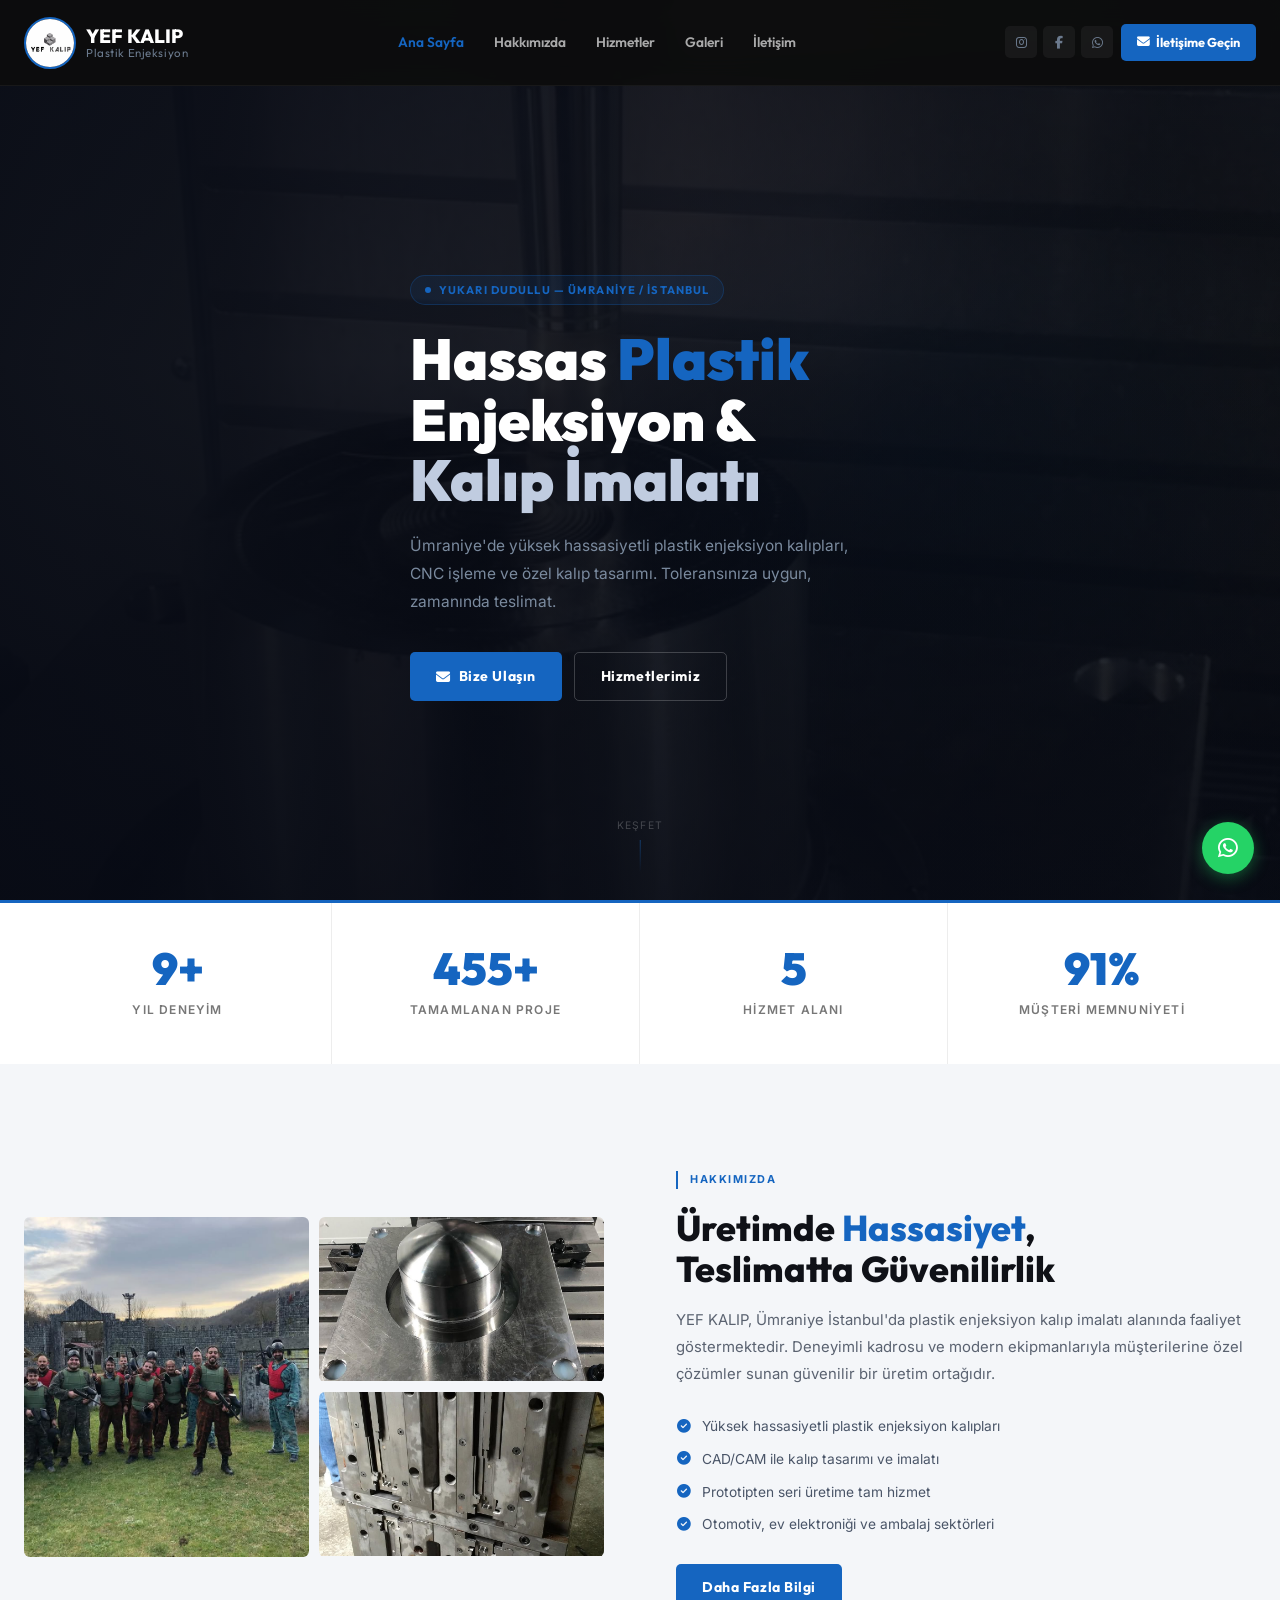
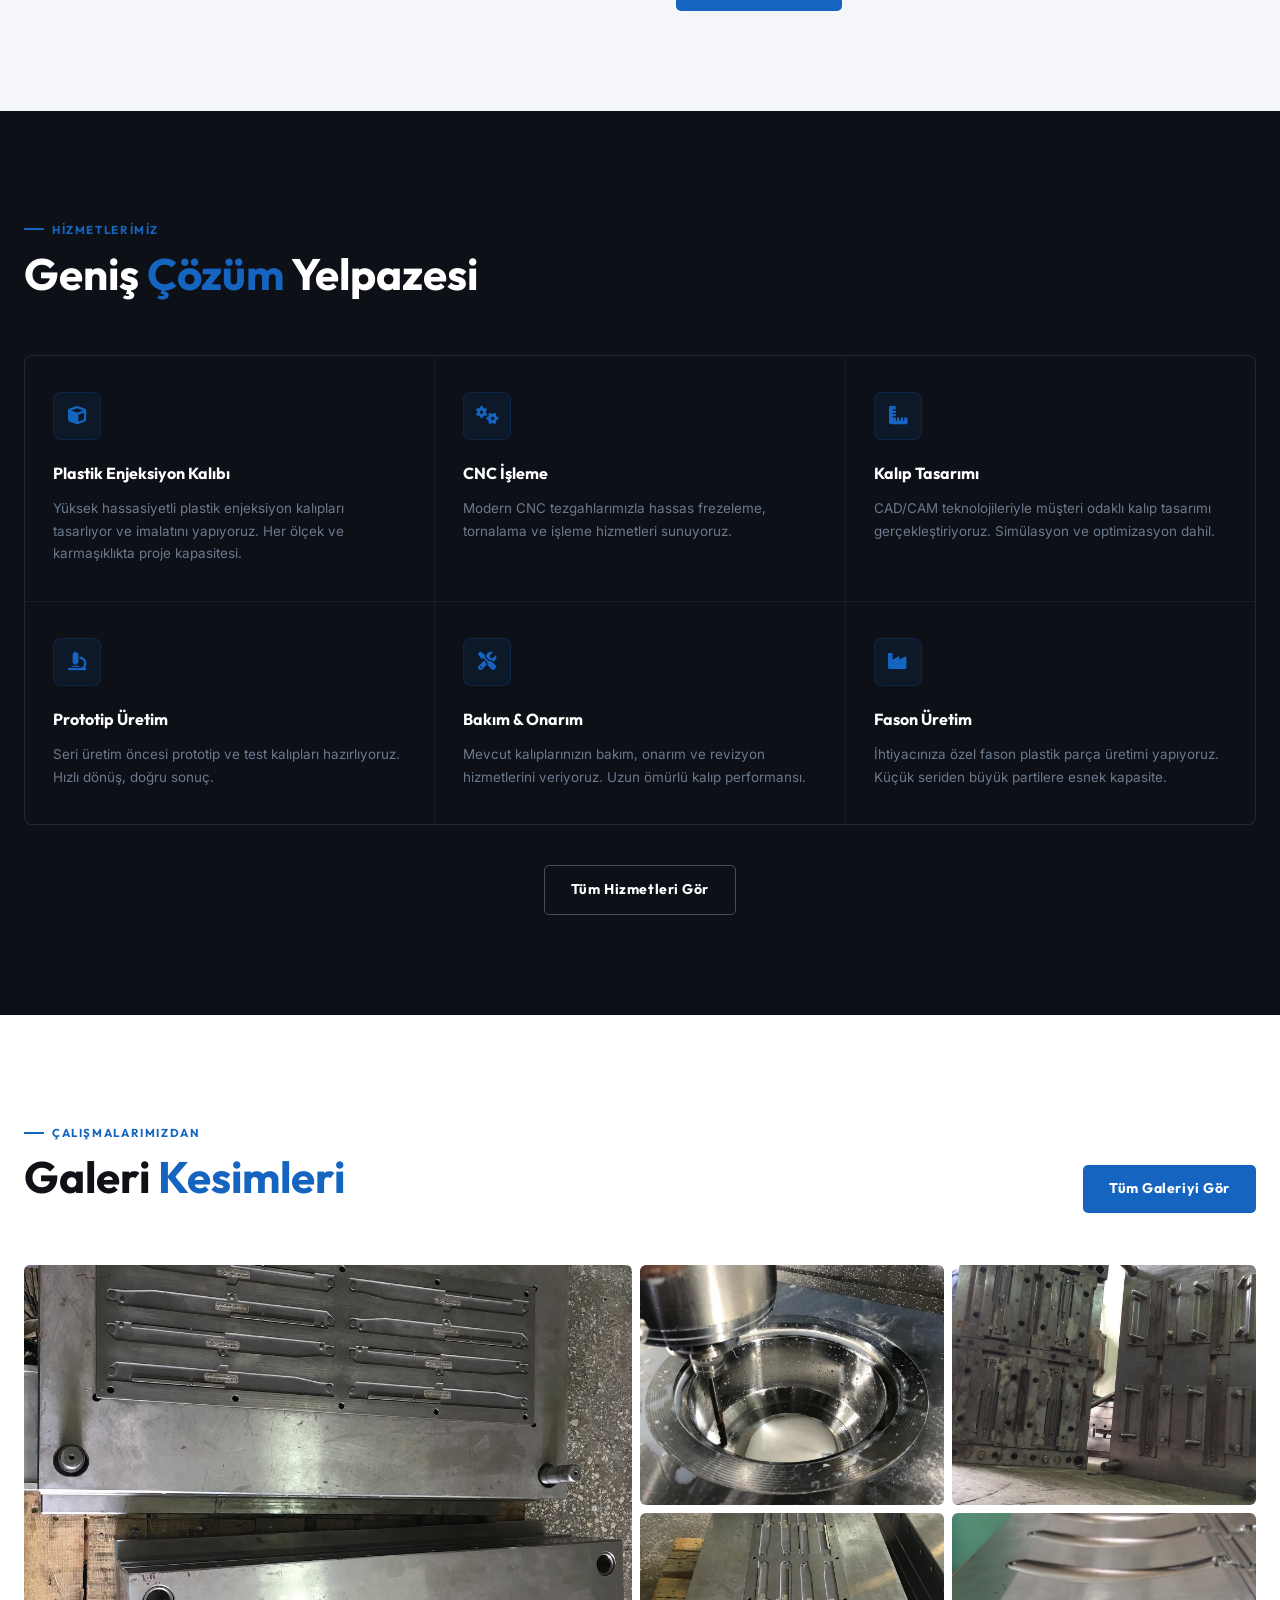
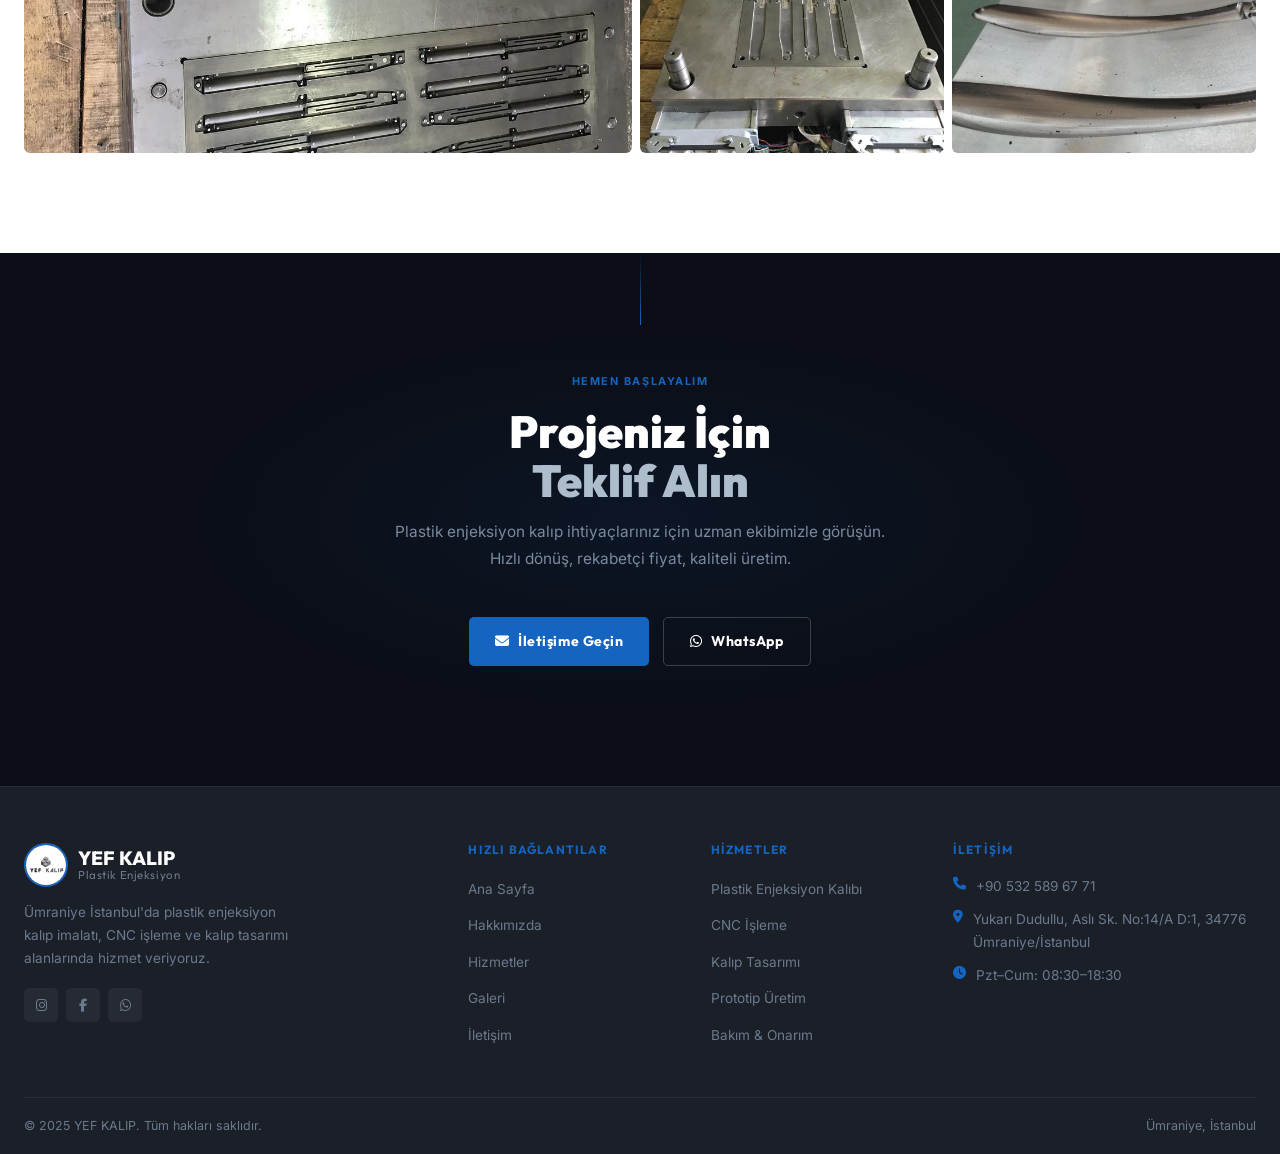
==== commit be659b6e: "Theme: change accent color from red #CC1B1B to steel blue #1565C0" ====
--- a/index.html
+++ b/index.html
@@ -1,4 +1,4 @@
-<!DOCTYPE html>
+﻿<!DOCTYPE html>
 <html lang="tr">
 <head>
   <meta charset="UTF-8" />
@@ -31,7 +31,7 @@
     }
     .hero::before {
       content:''; position:absolute; inset:0; z-index:1;
-      background: radial-gradient(ellipse 55% 60% at 70% 50%, rgba(204,27,27,0.07) 0%, transparent 65%);
+      background: radial-gradient(ellipse 55% 60% at 70% 50%, rgba(21,101,192,0.07) 0%, transparent 65%);
       pointer-events: none;
     }
     .hero-inner {
@@ -43,7 +43,7 @@
     .hero-badge {
       display: inline-flex; align-items: center; gap: 8px;
       padding: 5px 14px;
-      background: rgba(204,27,27,0.1); border: 1px solid rgba(204,27,27,0.28);
+      background: rgba(21,101,192,0.1); border: 1px solid rgba(21,101,192,0.28);
       border-radius: 20px;
       font-family:'Outfit',sans-serif; font-size: 0.7rem; font-weight: 700;
       letter-spacing: 0.1em; text-transform: uppercase; color: var(--red);
@@ -75,7 +75,7 @@
     }
     .hero-scroll::after {
       content:''; width:1px; height:32px;
-      background:linear-gradient(to bottom, rgba(204,27,27,0.5), transparent);
+      background:linear-gradient(to bottom, rgba(21,101,192,0.5), transparent);
       animation: grow-line 1.8s ease-in-out infinite;
     }
     @keyframes grow-line { 0%,100%{transform:scaleY(0);opacity:0;}50%{transform:scaleY(1);opacity:1;} }
@@ -159,12 +159,12 @@
     .svc-card:hover::after { transform: scaleX(1); }
     .svc-icon {
       width:48px; height:48px; border-radius:8px;
-      background:rgba(204,27,27,0.1); border:1px solid rgba(204,27,27,0.2);
+      background:rgba(21,101,192,0.1); border:1px solid rgba(21,101,192,0.2);
       display:flex; align-items:center; justify-content:center;
       color:var(--red); font-size:1.15rem; margin-bottom:20px;
       transition: background 0.25s, transform 0.25s;
     }
-    .svc-card:hover .svc-icon { background:rgba(204,27,27,0.2); transform:scale(1.08); }
+    .svc-card:hover .svc-icon { background:rgba(21,101,192,0.2); transform:scale(1.08); }
     .svc-title {
       font-family:'Outfit',sans-serif; font-size:1rem; font-weight:700;
       color:#fff; margin-bottom:10px;
@@ -212,7 +212,7 @@
     }
     .cta-section::before {
       content:''; position:absolute; inset:0;
-      background: radial-gradient(ellipse 50% 50% at 50% 50%, rgba(204,27,27,0.09) 0%, transparent 70%);
+      background: radial-gradient(ellipse 50% 50% at 50% 50%, rgba(21,101,192,0.09) 0%, transparent 70%);
     }
     .cta-line { position:absolute; top:0; left:50%; width:1px; height:72px; background:linear-gradient(to bottom, transparent, var(--red)); }
     .cta-inner { position:relative; z-index:2; }
--- a/css/style.css
+++ b/css/style.css
@@ -1,6 +1,6 @@
-/* ============================================================
+﻿/* ============================================================
    YEF KALIP – Shared Styles
-   Brand: Red #CC1B1B | Black #111111 | Steel #1E2530
+   Brand: Red #1565C0 | Black #111111 | Steel #1E2530
    ============================================================ */
 
 @import url('https://fonts.googleapis.com/css2?family=Outfit:wght@300;400;500;600;700;800;900&family=Inter:wght@400;500;600&display=swap');
@@ -8,9 +8,9 @@
 *, *::before, *::after { box-sizing: border-box; margin: 0; padding: 0; }
 
 :root {
-  --red:       #CC1B1B;
-  --red-dk:    #AA1414;
-  --red-glow:  rgba(204,27,27,0.25);
+  --red:       #1565C0; /* steel blue accent */
+  --red-dk:    #0D47A1;
+  --red-glow:  rgba(21,101,192,0.25);
   --black:     #0D0D0D;
   --steel:     #1A1F28;
   --steel2:    #222832;
@@ -66,7 +66,7 @@
   border-bottom: 1px solid rgba(255,255,255,0.05);
   transition: box-shadow 0.3s;
 }
-.navbar.scrolled { box-shadow: 0 4px 32px rgba(0,0,0,0.7); border-bottom-color: rgba(204,27,27,0.2); }
+.navbar.scrolled { box-shadow: 0 4px 32px rgba(0,0,0,0.7); border-bottom-color: rgba(21,101,192,0.2); }
 .nav-inner { max-width: 1280px; margin: 0 auto; padding: 0 24px; width: 100%; display: flex; align-items: center; gap: 20px; }
 .nav-logo { display: flex; align-items: center; gap: 10px; flex-shrink: 0; }
 .nav-logo img { height: 52px; width: 52px; object-fit: cover; border-radius: 50%; border: 2px solid var(--red); }
@@ -117,7 +117,7 @@
 }
 .page-header::before {
   content: ''; position: absolute; inset: 0;
-  background: radial-gradient(ellipse 50% 80% at 80% 50%, rgba(204,27,27,0.06) 0%, transparent 65%);
+  background: radial-gradient(ellipse 50% 80% at 80% 50%, rgba(21,101,192,0.06) 0%, transparent 65%);
 }
 .breadcrumb { display: flex; align-items: center; gap: 8px; font-size: 0.78rem; color: var(--muted); margin-bottom: 16px; }
 .breadcrumb a { color: var(--muted); }
@@ -150,7 +150,7 @@
 
 /* ── CARD ── */
 .card { background: var(--steel2); border: 1px solid rgba(255,255,255,0.06); border-radius: 8px; overflow: hidden; transition: all var(--transition); }
-.card:hover { transform: translateY(-4px); border-color: rgba(204,27,27,0.3); box-shadow: 0 12px 40px rgba(0,0,0,0.4); }
+.card:hover { transform: translateY(-4px); border-color: rgba(21,101,192,0.3); box-shadow: 0 12px 40px rgba(0,0,0,0.4); }
 
 /* ── FOOTER ── */
 footer { background: var(--steel); border-top: 1px solid rgba(255,255,255,0.06); padding: 56px 0 0; }
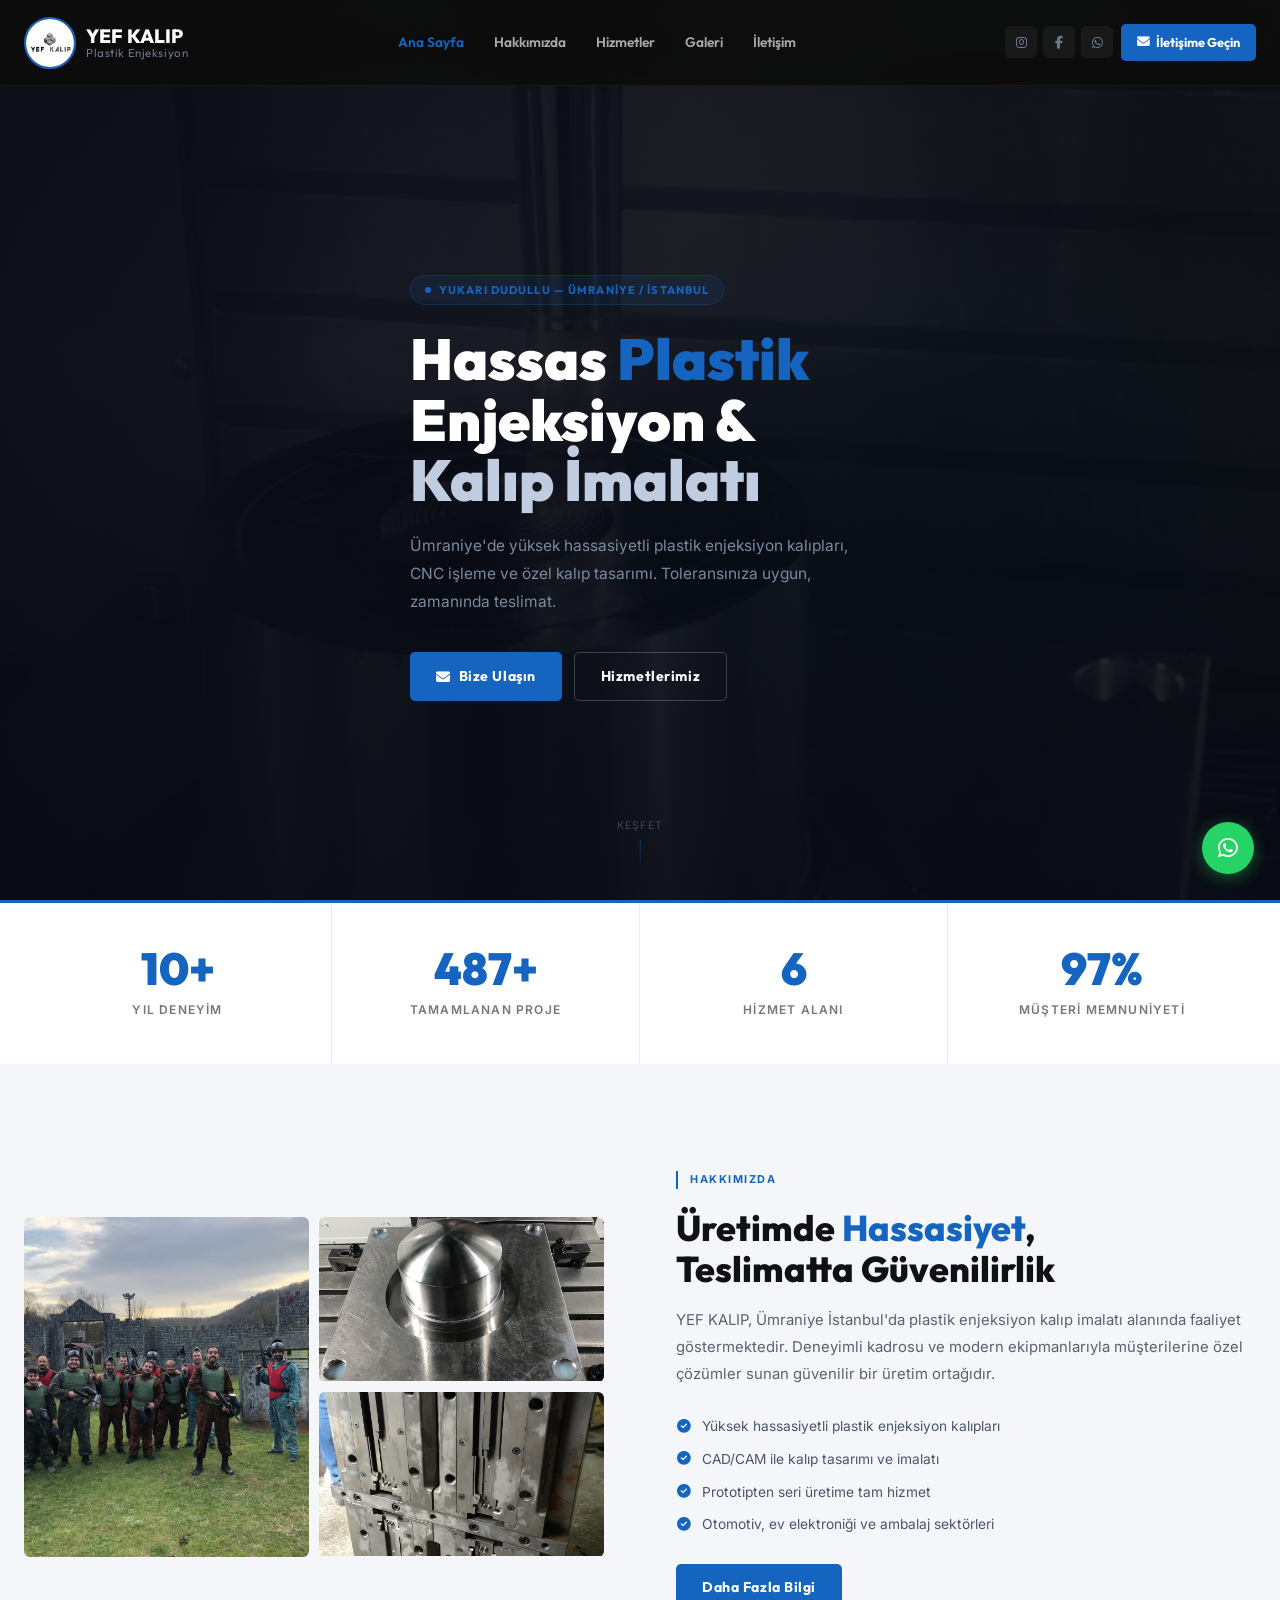
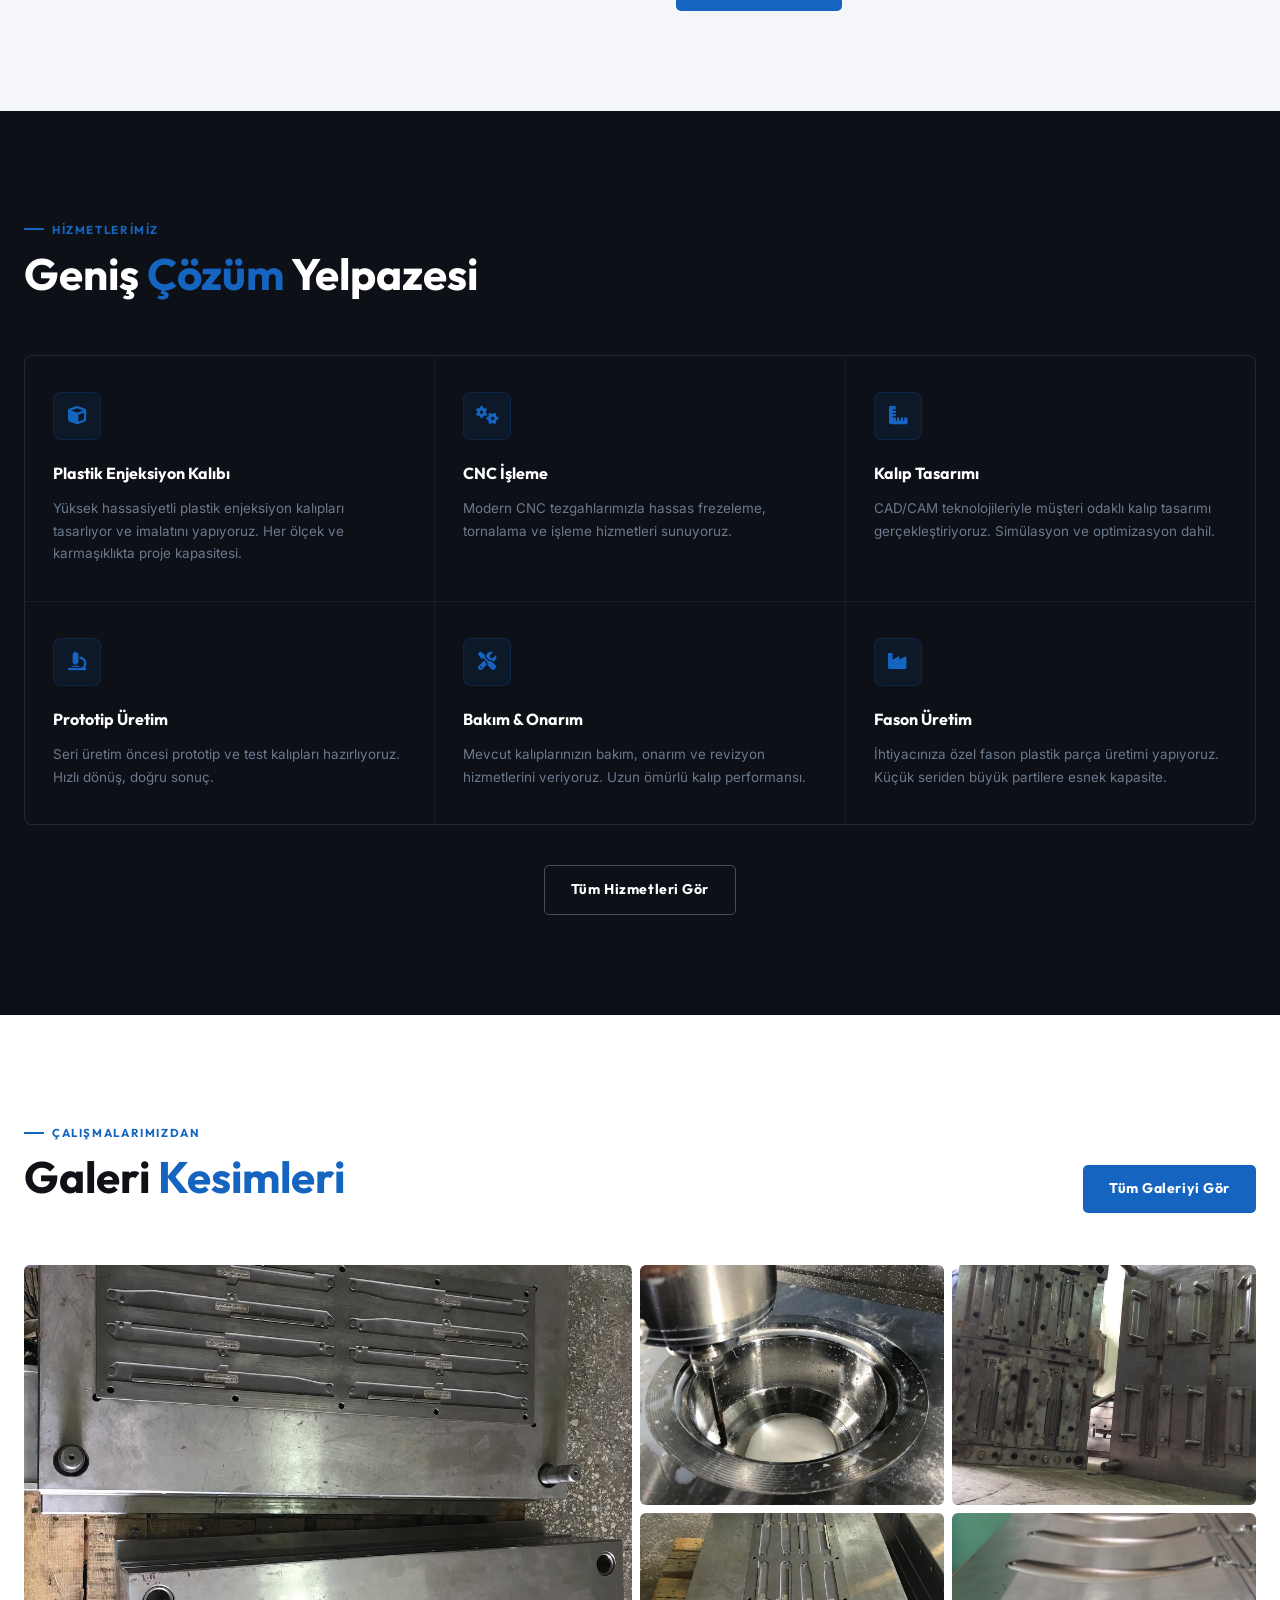
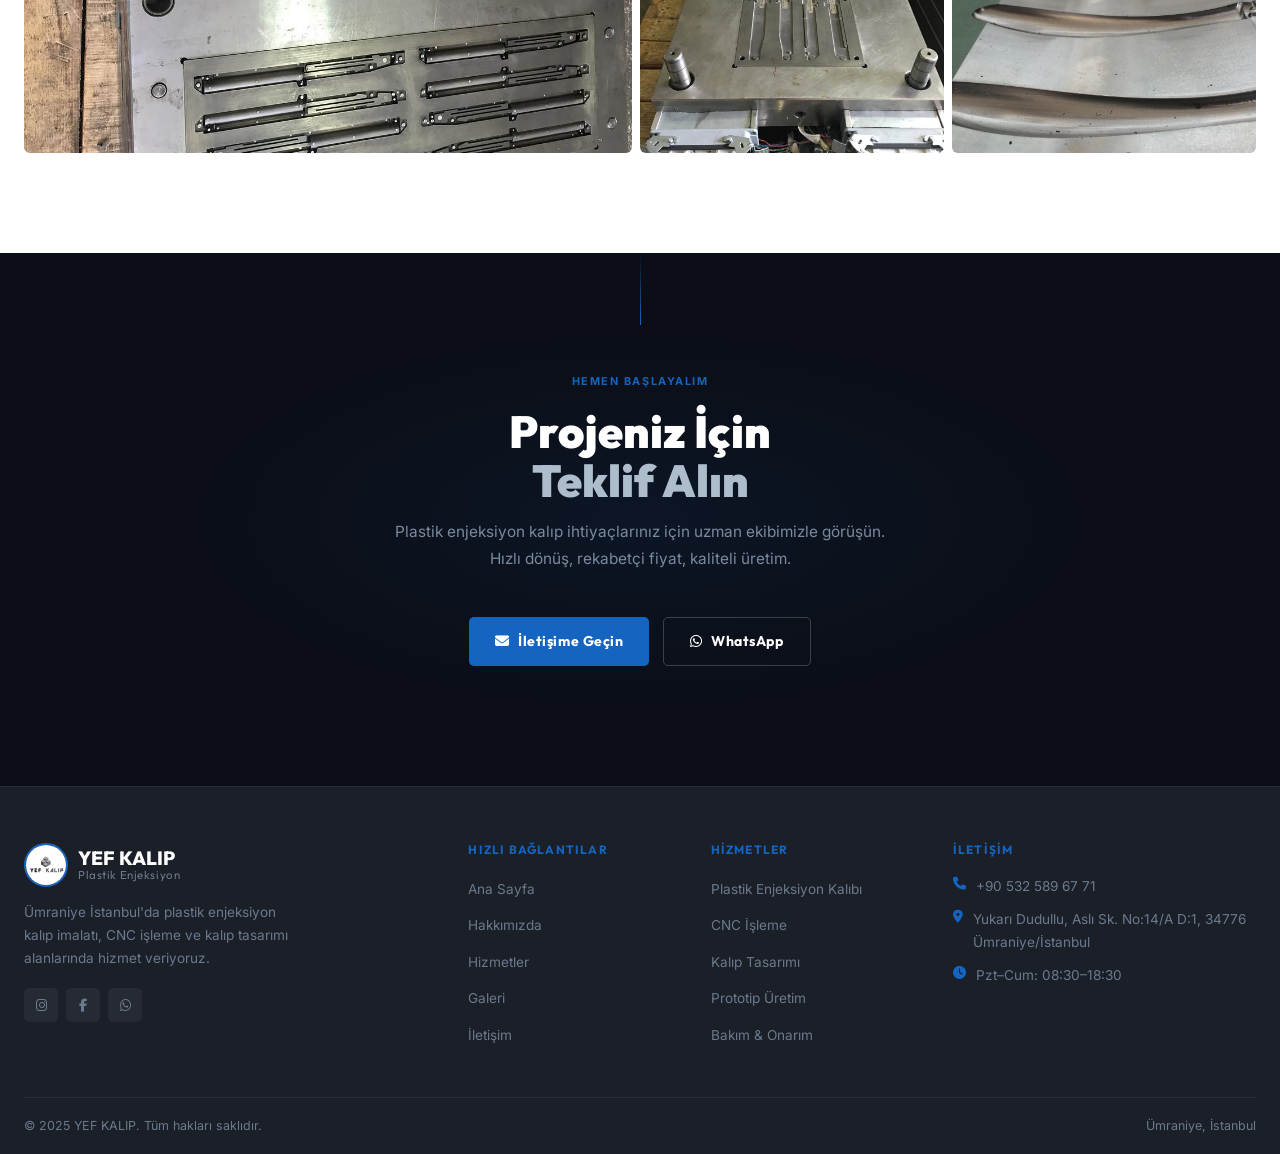
==== commit 68a7cce1: "SEO: meta tags, schema markup, OG/Twitter cards, canonical links - tum sayfalar" ====
--- a/index.html
+++ b/index.html
@@ -5,6 +5,73 @@
   <meta name="viewport" content="width=device-width, initial-scale=1.0" />
   <title>YEF KALIP – Plastik Enjeksiyon Kalıp İmalatı | Ümraniye İstanbul</title>
   <meta name="description" content="Ümraniye İstanbul'da plastik enjeksiyon kalıp imalatı, CNC işleme ve kalıp tasarımı. Yüksek hassasiyet, hızlı teslimat. +90 532 589 67 71" />
+  <meta name="keywords" content="plastik enjeksiyon kalıp, kalıp imalatı, CNC işleme, kalıp tasarımı, prototip üretim, ümraniye kalıp, istanbul kalıp, fason üretim, plastik kalıp istanbul" />
+  <meta name="robots" content="index, follow" />
+  <link rel="canonical" href="https://yefkalip.com/" />
+
+  <!-- Open Graph -->
+  <meta property="og:type" content="website" />
+  <meta property="og:url" content="https://yefkalip.com/" />
+  <meta property="og:title" content="YEF KALIP – Plastik Enjeksiyon Kalıp İmalatı | Ümraniye İstanbul" />
+  <meta property="og:description" content="Ümraniye İstanbul'da plastik enjeksiyon kalıp imalatı, CNC işleme ve kalıp tasarımı. Yüksek hassasiyet, hızlı teslimat." />
+  <meta property="og:image" content="https://yefkalip.com/img/galeri/ig_1.jpg" />
+  <meta property="og:locale" content="tr_TR" />
+  <meta property="og:site_name" content="YEF KALIP" />
+
+  <!-- Twitter Card -->
+  <meta name="twitter:card" content="summary_large_image" />
+  <meta name="twitter:title" content="YEF KALIP – Plastik Enjeksiyon Kalıp İmalatı" />
+  <meta name="twitter:description" content="Ümraniye İstanbul'da plastik enjeksiyon kalıp imalatı, CNC işleme ve kalıp tasarımı." />
+  <meta name="twitter:image" content="https://yefkalip.com/img/galeri/ig_1.jpg" />
+
+  <!-- Schema: LocalBusiness -->
+  <script type="application/ld+json">
+  {
+    "@context": "https://schema.org",
+    "@type": "LocalBusiness",
+    "name": "YEF KALIP",
+    "alternateName": "Yef Kalıp Plastik Enjeksiyon",
+    "url": "https://yefkalip.com",
+    "telephone": "+90-532-589-67-71",
+    "description": "Ümraniye İstanbul'da plastik enjeksiyon kalıp imalatı, CNC işleme ve kalıp tasarımı hizmetleri.",
+    "image": "https://yefkalip.com/img/logo.jpg",
+    "priceRange": "₺₺",
+    "address": {
+      "@type": "PostalAddress",
+      "streetAddress": "Yukarı Dudullu, Aslı Sk. No:14/A D:1",
+      "addressLocality": "Ümraniye",
+      "addressRegion": "İstanbul",
+      "postalCode": "34776",
+      "addressCountry": "TR"
+    },
+    "geo": {
+      "@type": "GeoCoordinates",
+      "latitude": 41.0200,
+      "longitude": 29.1450
+    },
+    "openingHoursSpecification": [
+      { "@type": "OpeningHoursSpecification", "dayOfWeek": ["Monday","Tuesday","Wednesday","Thursday","Friday"], "opens": "08:30", "closes": "18:30" },
+      { "@type": "OpeningHoursSpecification", "dayOfWeek": "Saturday", "opens": "08:30", "closes": "13:00" }
+    ],
+    "sameAs": [
+      "https://www.instagram.com/yef_kalip/",
+      "https://www.facebook.com/yefkalip/"
+    ],
+    "hasOfferCatalog": {
+      "@type": "OfferCatalog",
+      "name": "Kalıp İmalat Hizmetleri",
+      "itemListElement": [
+        { "@type": "Offer", "itemOffered": { "@type": "Service", "name": "Plastik Enjeksiyon Kalıbı" } },
+        { "@type": "Offer", "itemOffered": { "@type": "Service", "name": "CNC İşleme" } },
+        { "@type": "Offer", "itemOffered": { "@type": "Service", "name": "Kalıp Tasarımı" } },
+        { "@type": "Offer", "itemOffered": { "@type": "Service", "name": "Prototip Üretim" } },
+        { "@type": "Offer", "itemOffered": { "@type": "Service", "name": "Bakım ve Onarım" } },
+        { "@type": "Offer", "itemOffered": { "@type": "Service", "name": "Fason Üretim" } }
+      ]
+    }
+  }
+  </script>
+
   <link rel="stylesheet" href="css/style.css" />
   <link rel="stylesheet" href="https://cdnjs.cloudflare.com/ajax/libs/font-awesome/6.5.0/css/all.min.css" />
   <link rel="icon" type="image/jpeg" href="img/logo.jpg" />
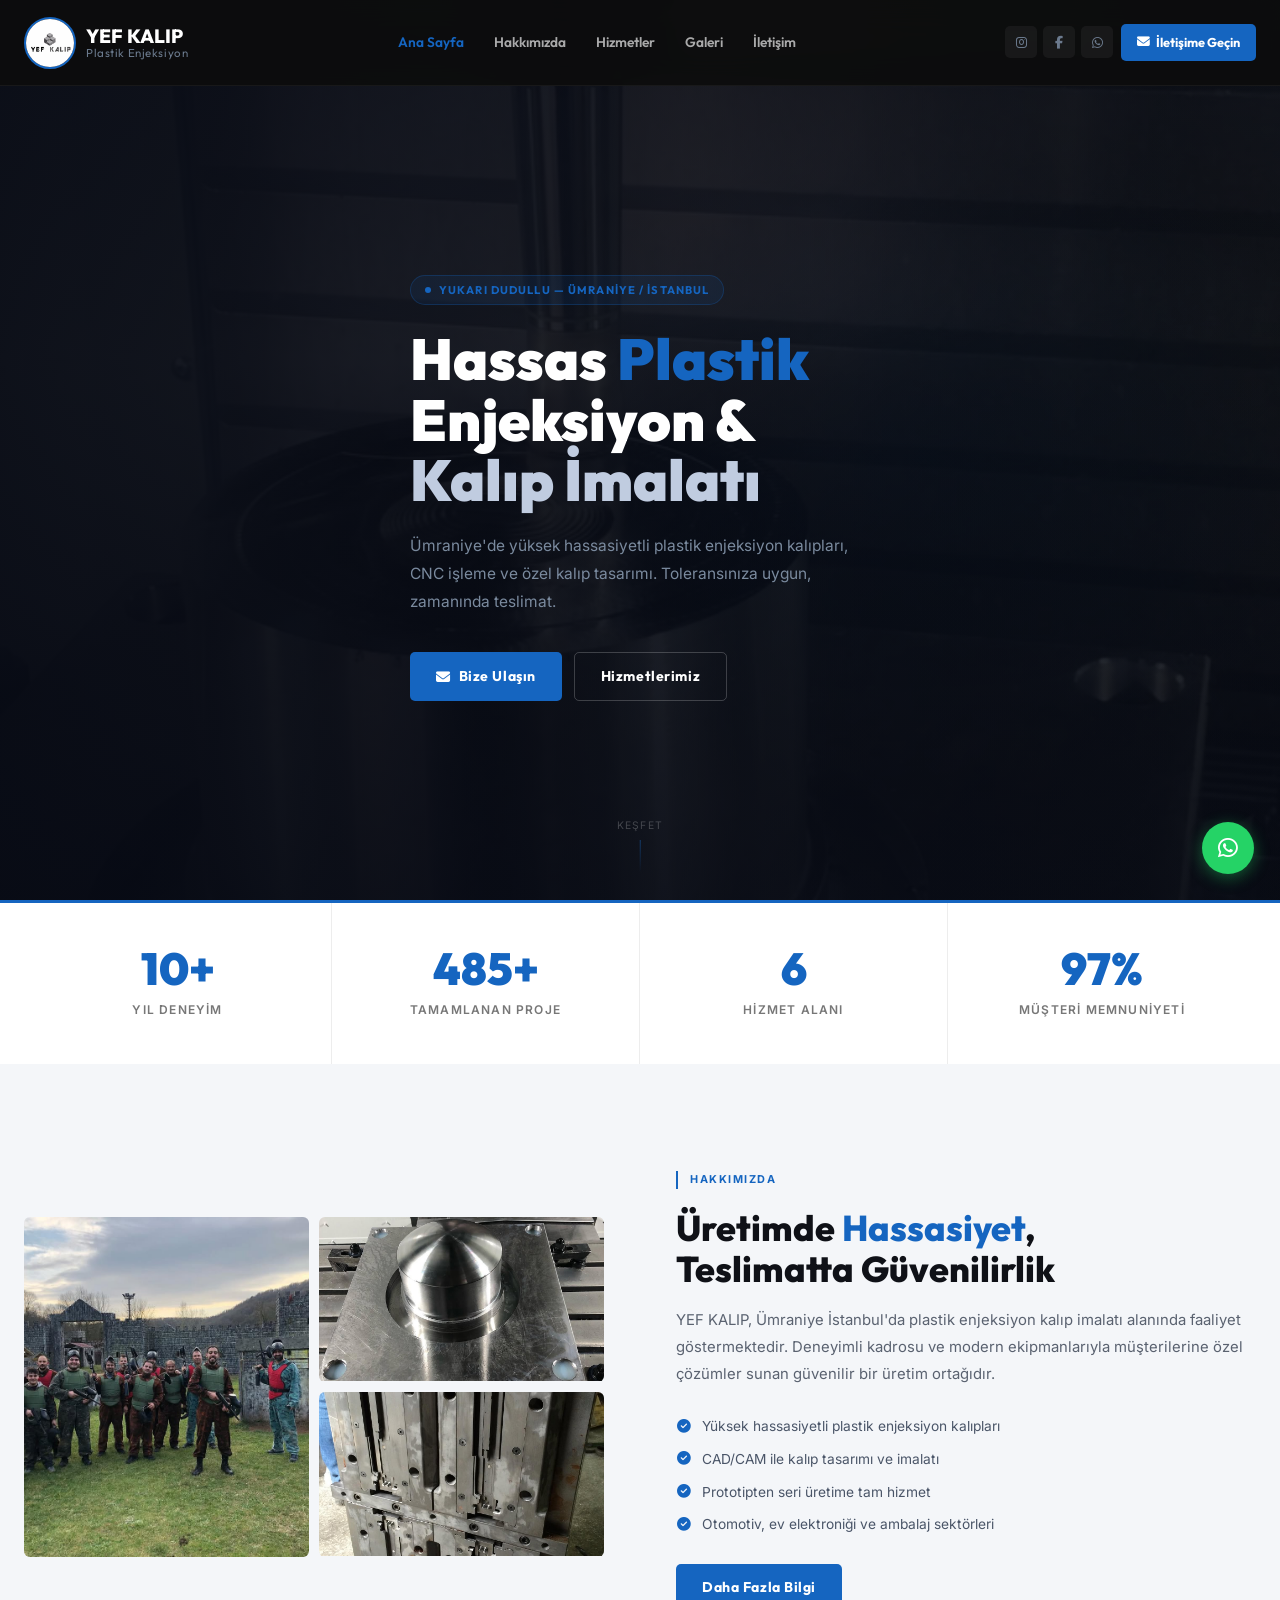
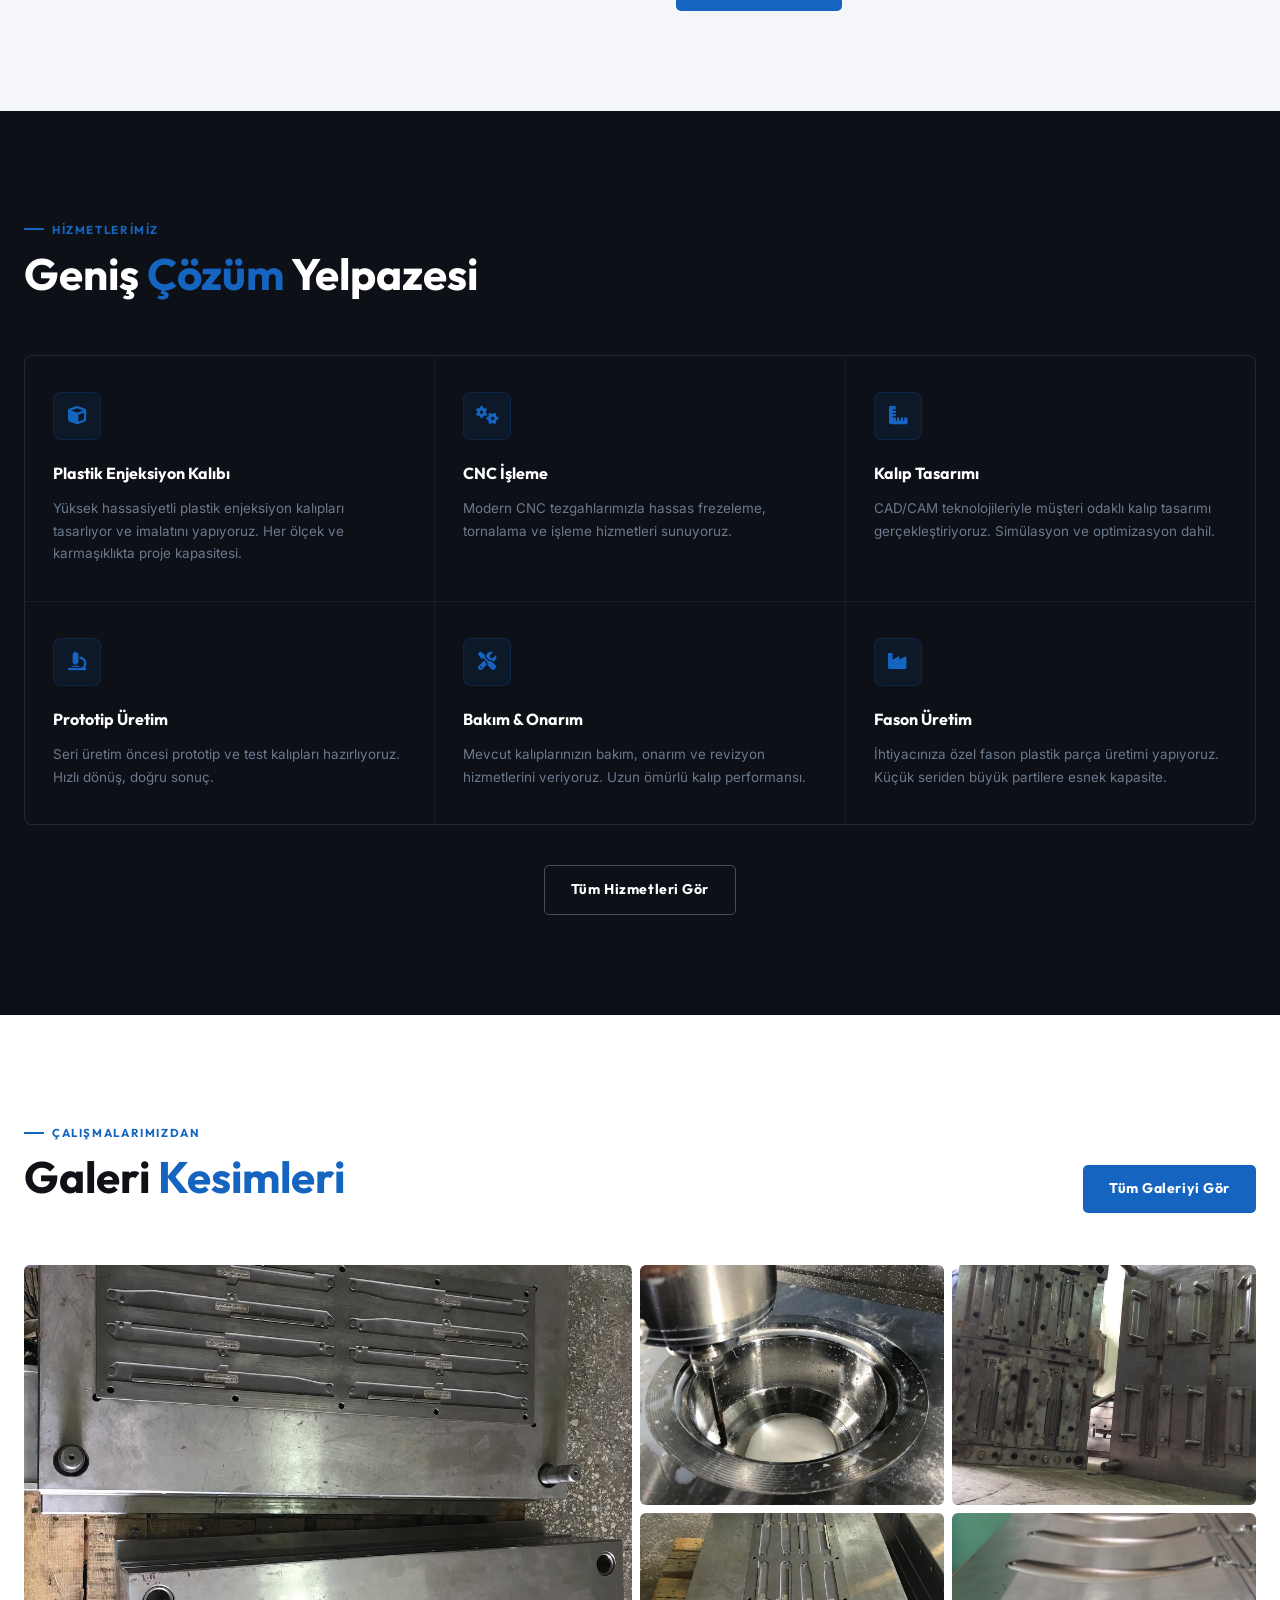
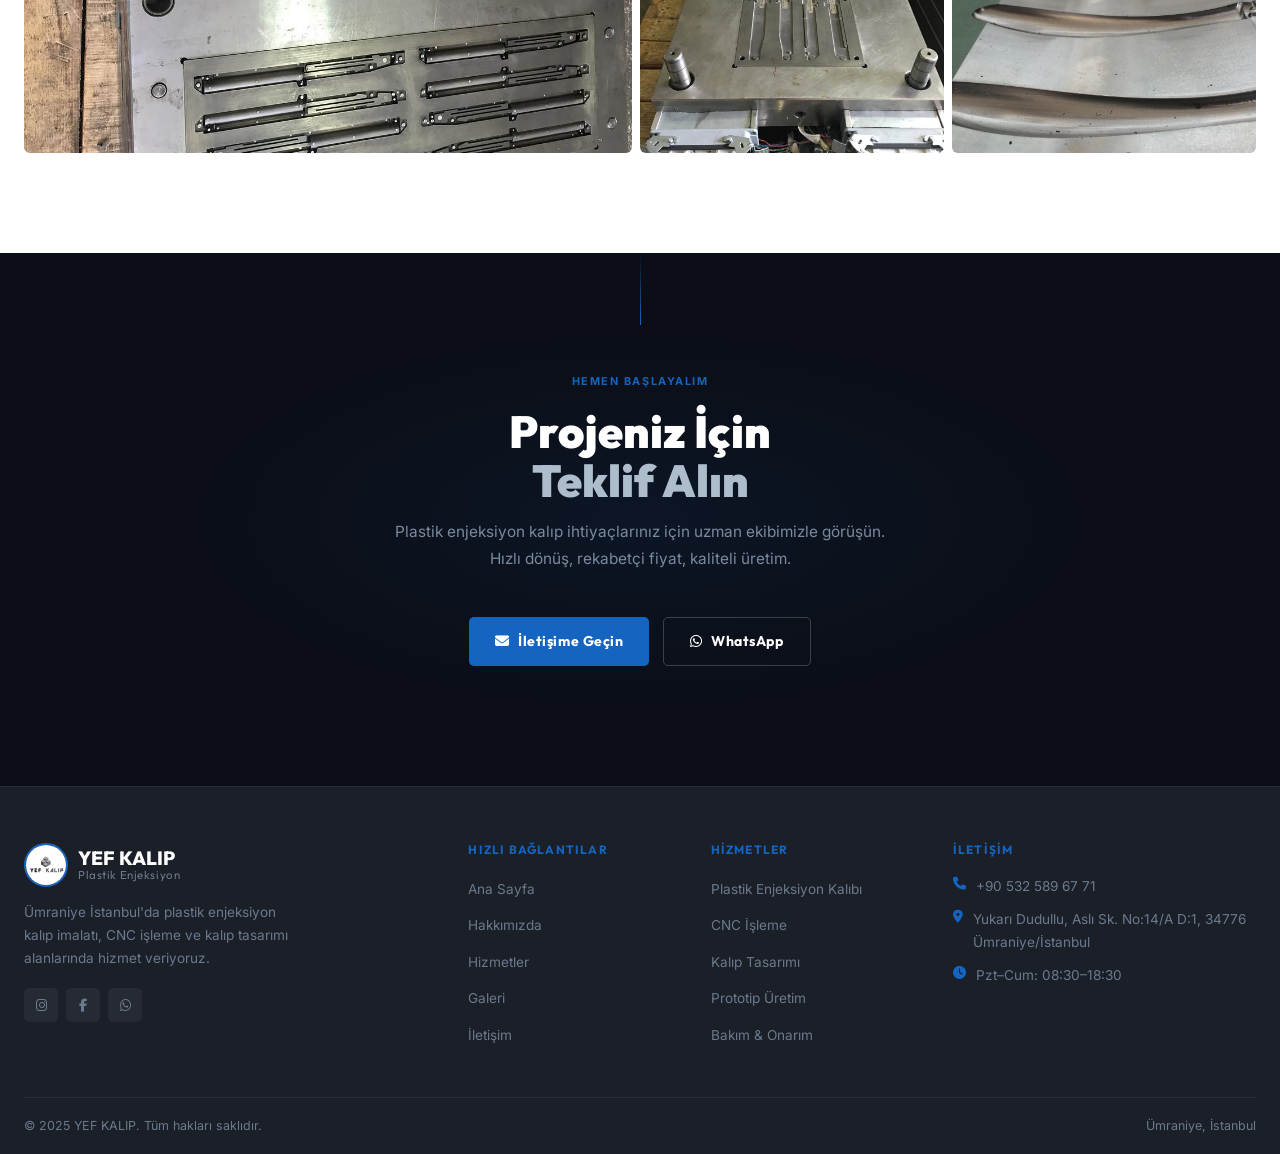
==== commit 74bbc841: "Guvenlik: vercel.json security headers, FA integrity hash, honeypot form" ====
--- a/index.html
+++ b/index.html
@@ -73,7 +73,7 @@
   </script>
 
   <link rel="stylesheet" href="css/style.css" />
-  <link rel="stylesheet" href="https://cdnjs.cloudflare.com/ajax/libs/font-awesome/6.5.0/css/all.min.css" />
+  <link rel="stylesheet" href="https://cdnjs.cloudflare.com/ajax/libs/font-awesome/6.5.0/css/all.min.css" integrity="sha512-Avb2QiuDEEvB4bZJYdft2mNjVShBftLdPG8FJ0V7irTLQ8Uo0qcPxh4Plq7G5tGm0rU+1SPhVotteLpBERwTkw==" crossorigin="anonymous" referrerpolicy="no-referrer" />
   <link rel="icon" type="image/jpeg" href="img/logo.jpg" />
   <style>
     /* ===== HERO ===== */
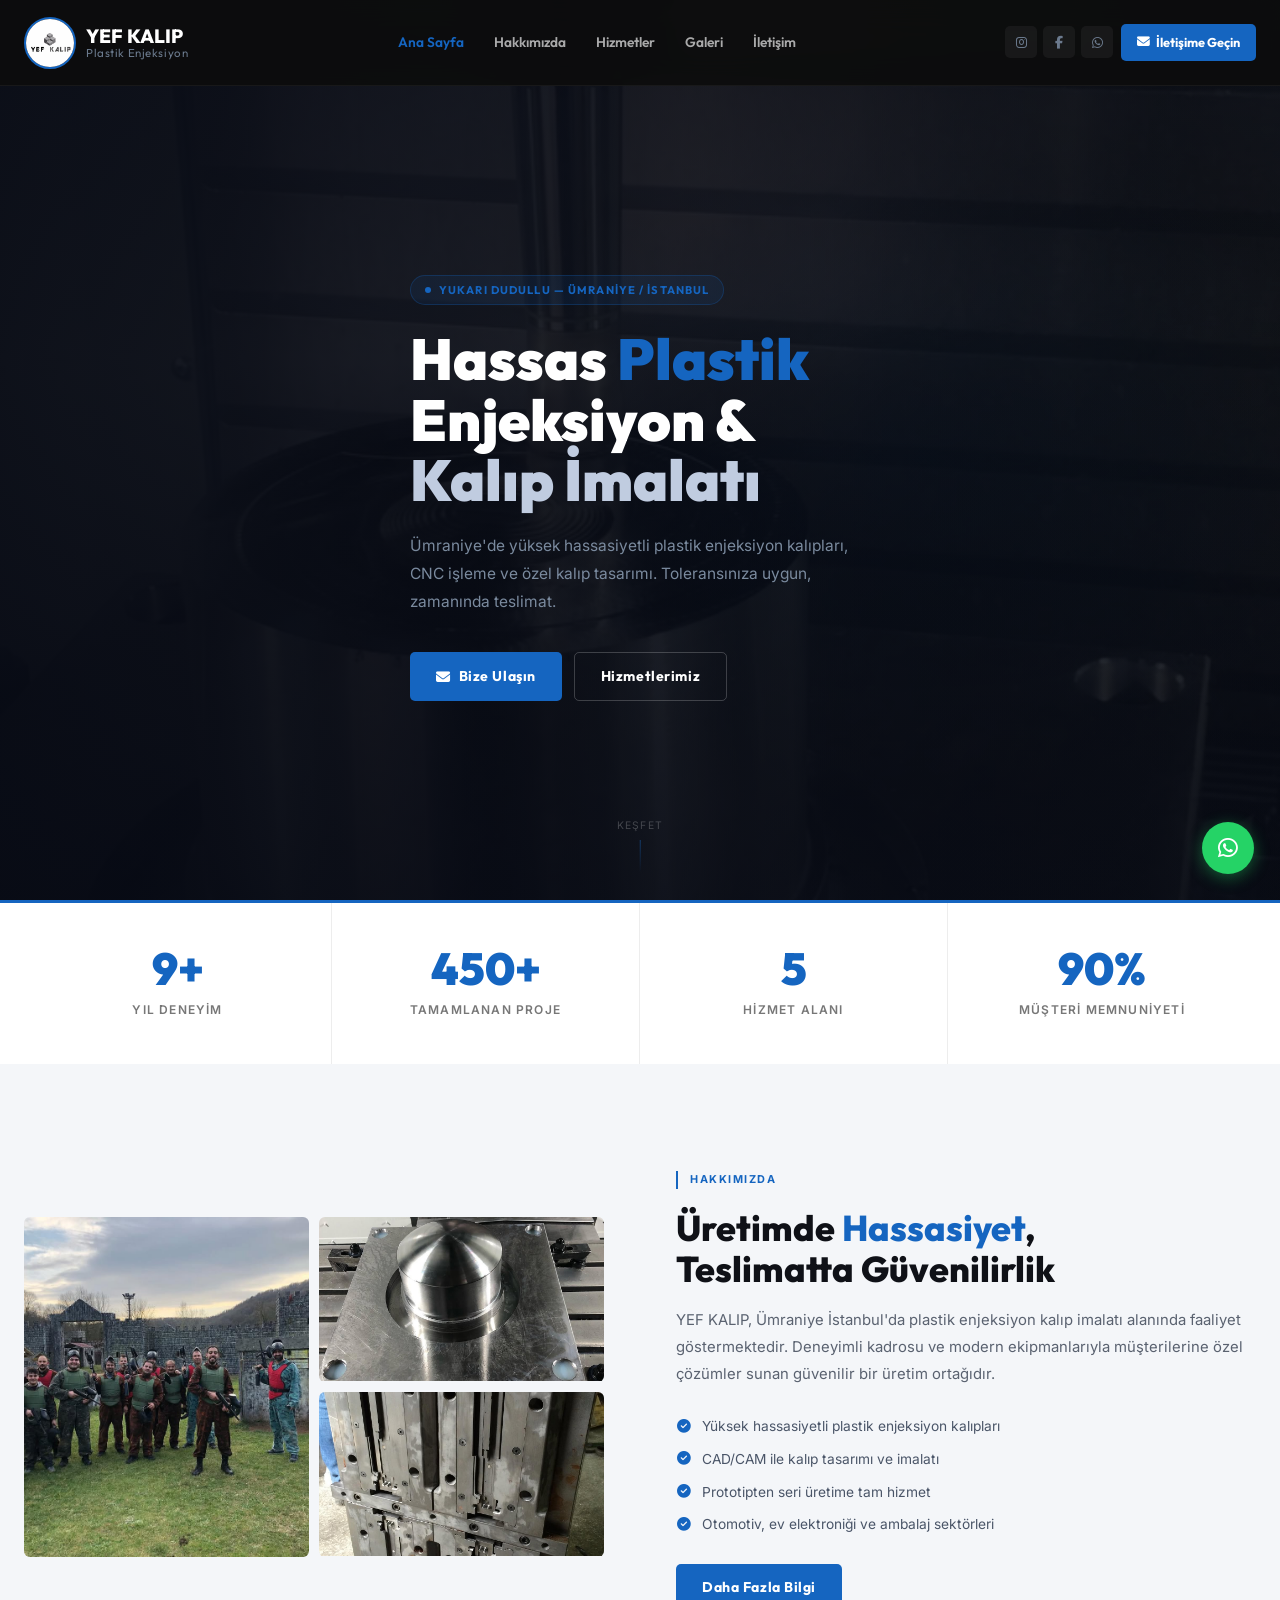
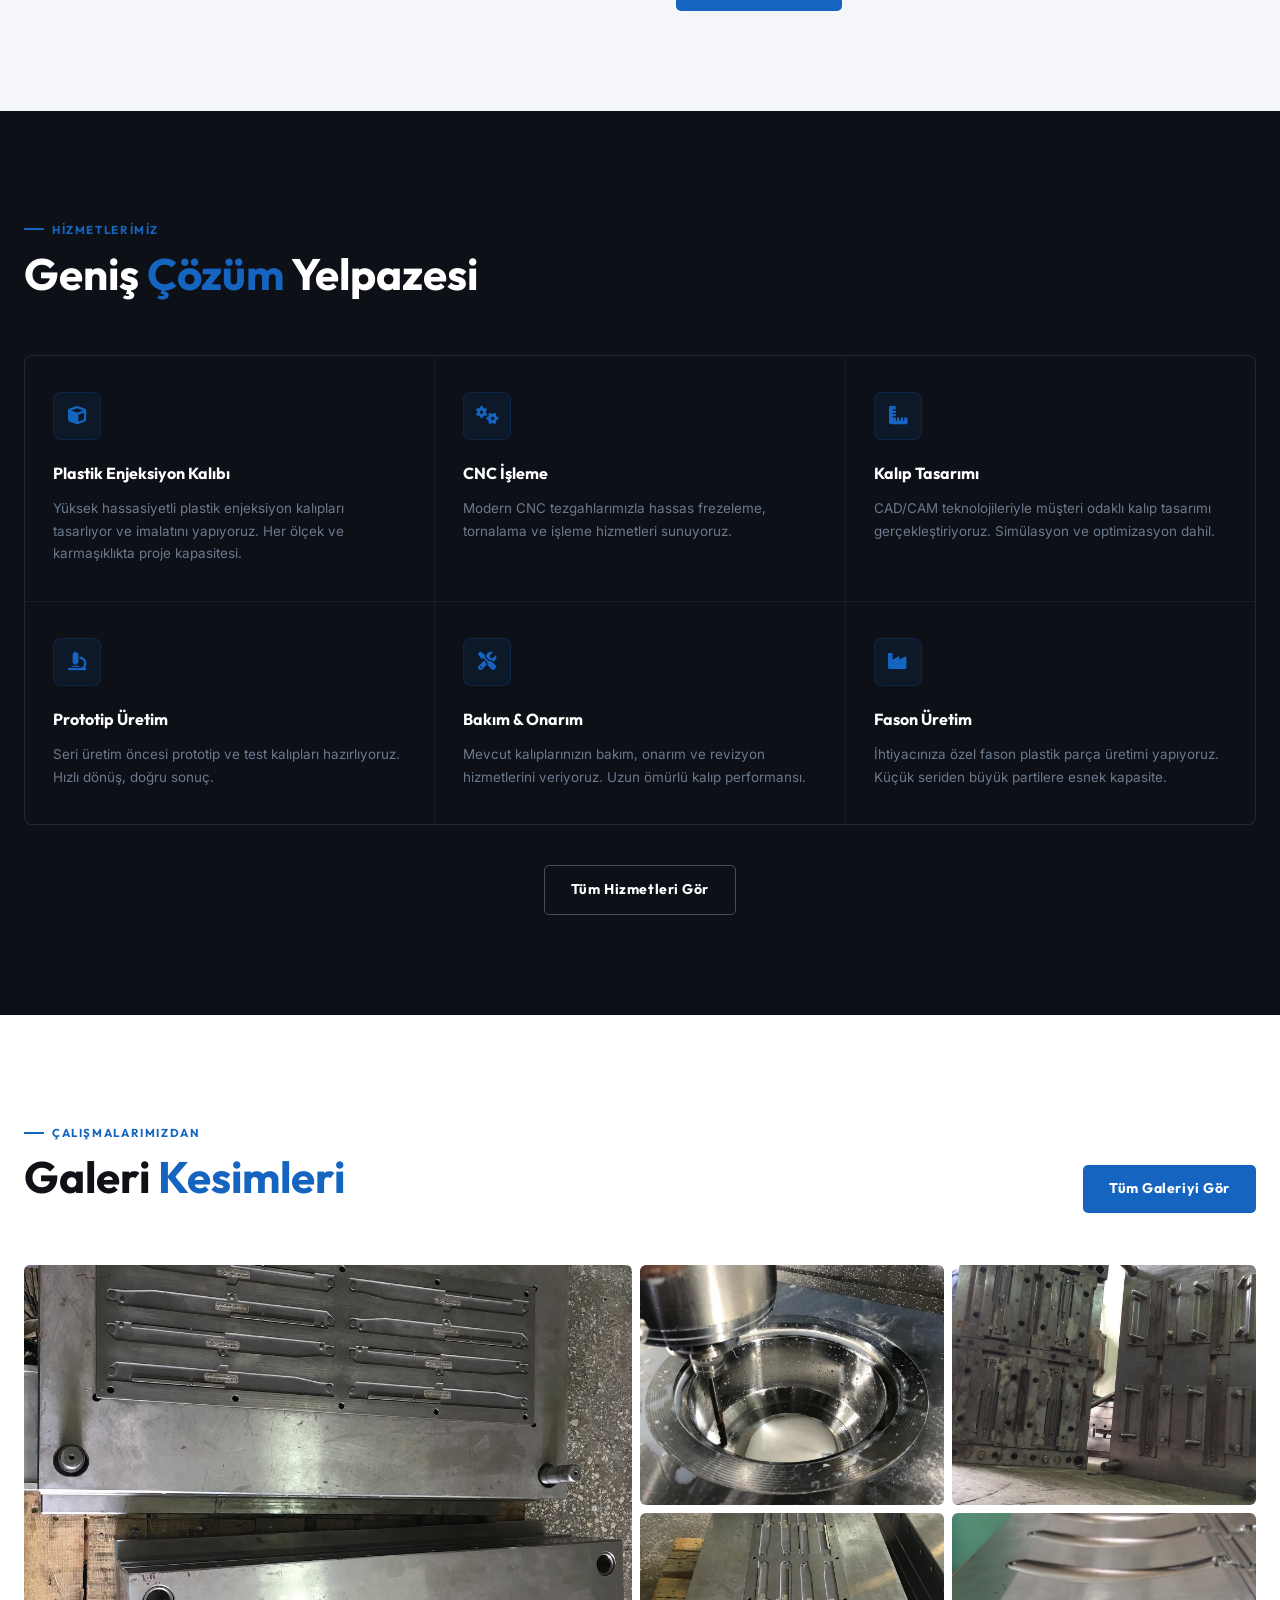
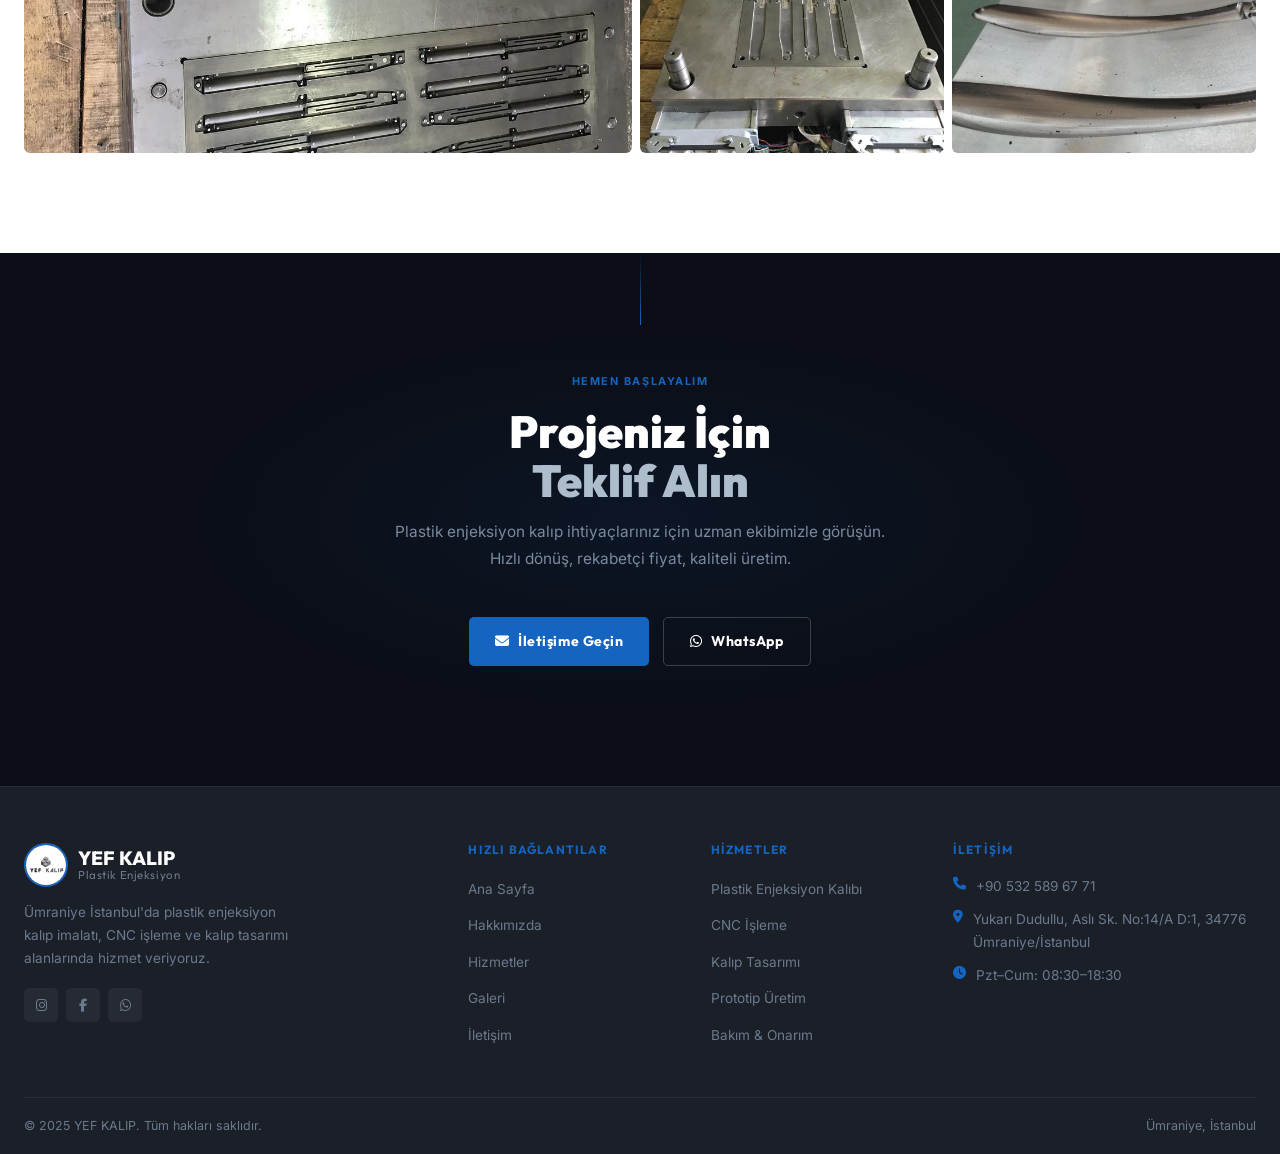
==== commit 97f01af4: "SEO+Perf: sitemap, robots, 404, breadcrumb schema, Google Fonts preconnect, @import kaldirildi" ====
--- a/index.html
+++ b/index.html
@@ -72,6 +72,9 @@
   }
   </script>
 
+  <link rel="preconnect" href="https://fonts.googleapis.com" />
+  <link rel="preconnect" href="https://fonts.gstatic.com" crossorigin />
+  <link rel="stylesheet" href="https://fonts.googleapis.com/css2?family=Outfit:wght@300;400;500;600;700;800;900&family=Inter:wght@400;500;600&display=swap" />
   <link rel="stylesheet" href="css/style.css" />
   <link rel="stylesheet" href="https://cdnjs.cloudflare.com/ajax/libs/font-awesome/6.5.0/css/all.min.css" integrity="sha512-Avb2QiuDEEvB4bZJYdft2mNjVShBftLdPG8FJ0V7irTLQ8Uo0qcPxh4Plq7G5tGm0rU+1SPhVotteLpBERwTkw==" crossorigin="anonymous" referrerpolicy="no-referrer" />
   <link rel="icon" type="image/jpeg" href="img/logo.jpg" />
--- a/css/style.css
+++ b/css/style.css
@@ -3,7 +3,7 @@
    Brand: Red #1565C0 | Black #111111 | Steel #1E2530
    ============================================================ */
 
-@import url('https://fonts.googleapis.com/css2?family=Outfit:wght@300;400;500;600;700;800;900&family=Inter:wght@400;500;600&display=swap');
+/* Google Fonts — HTML <head>'de preconnect + <link> ile yükleniyor, burada @import yok */
 
 *, *::before, *::after { box-sizing: border-box; margin: 0; padding: 0; }
 
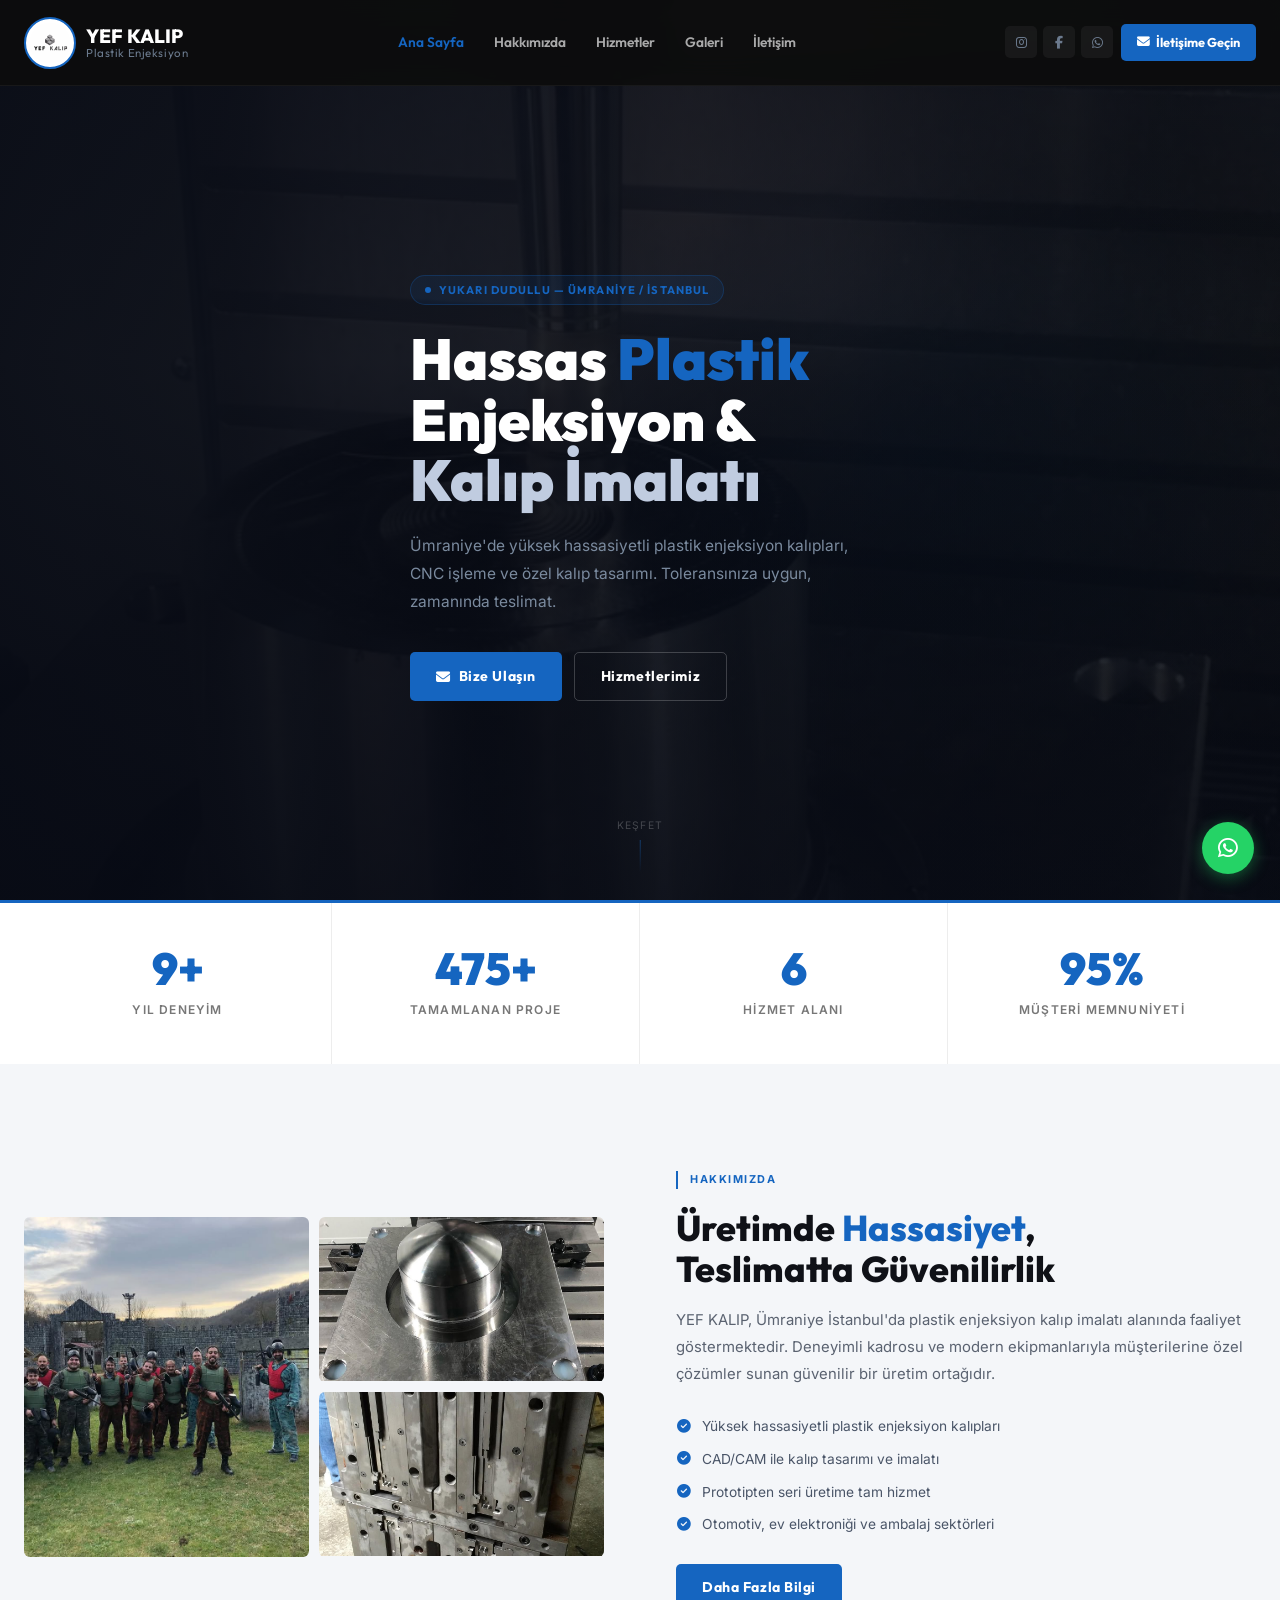
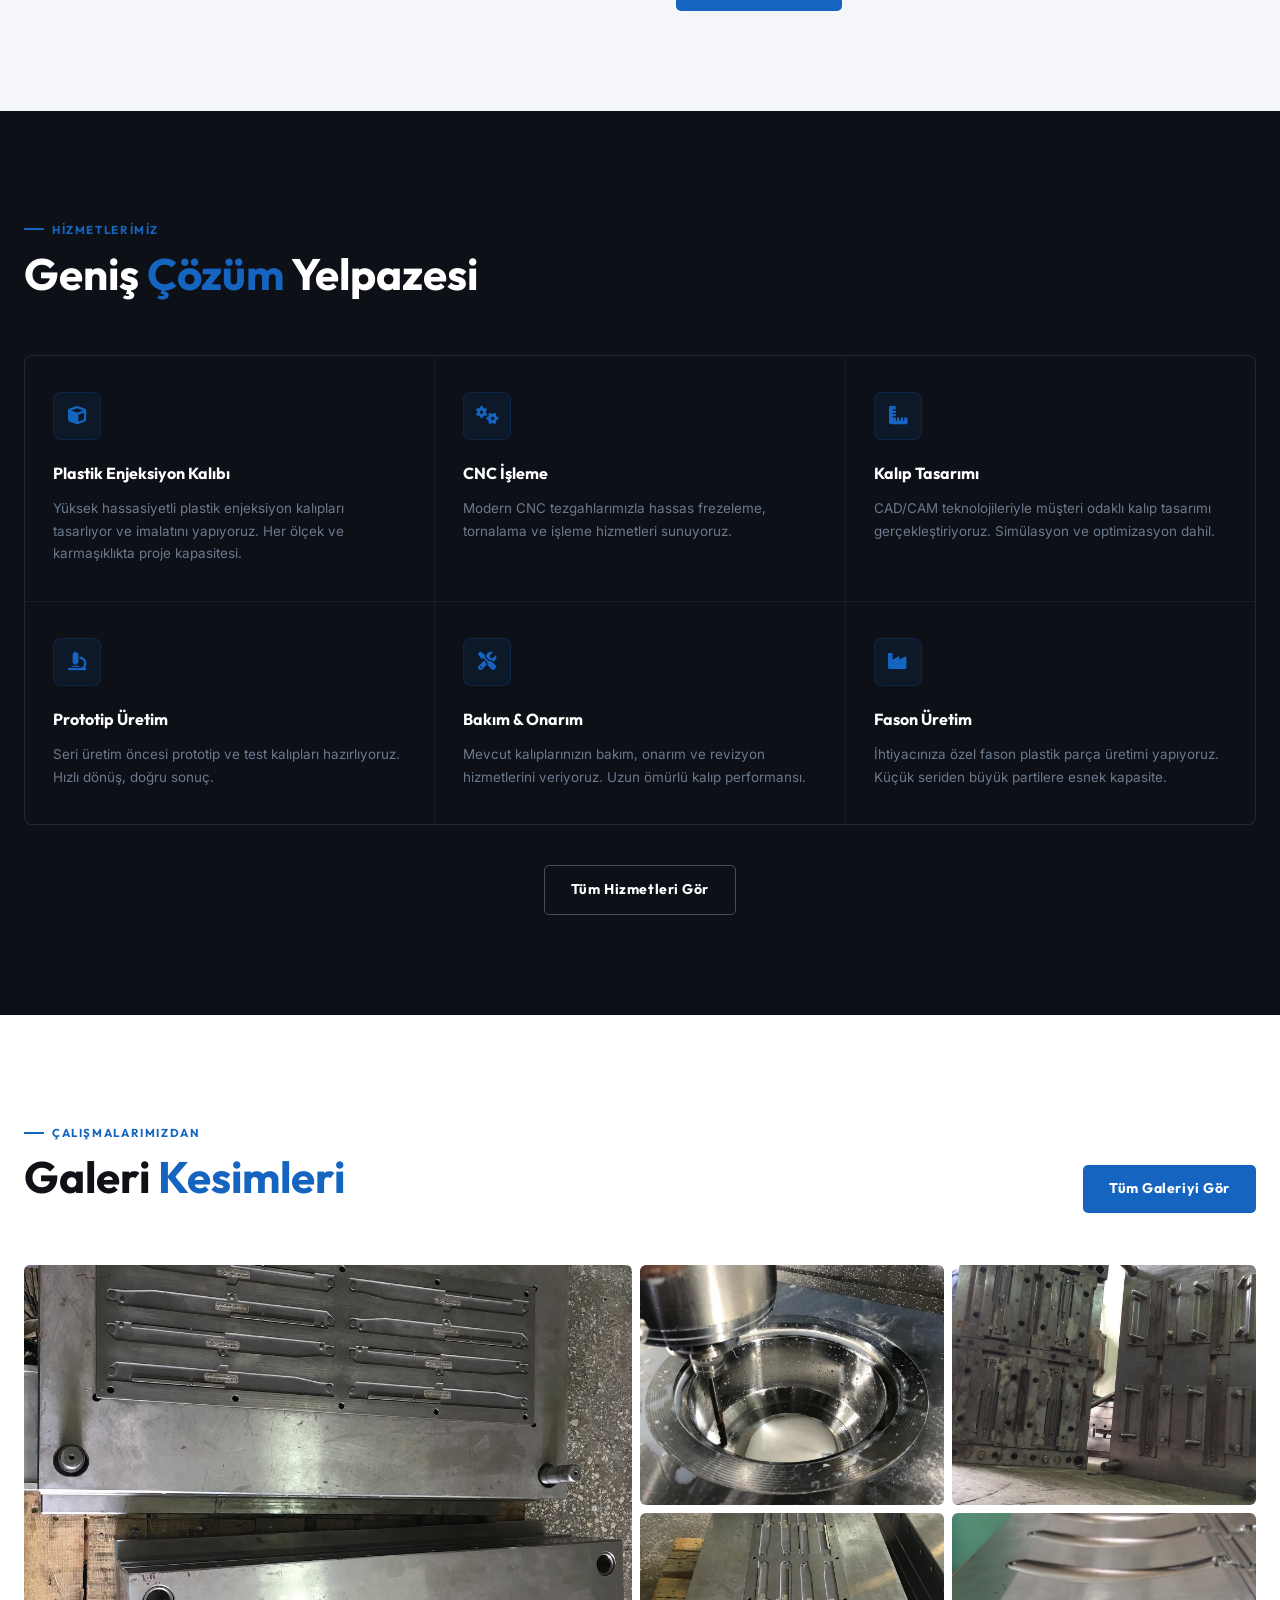
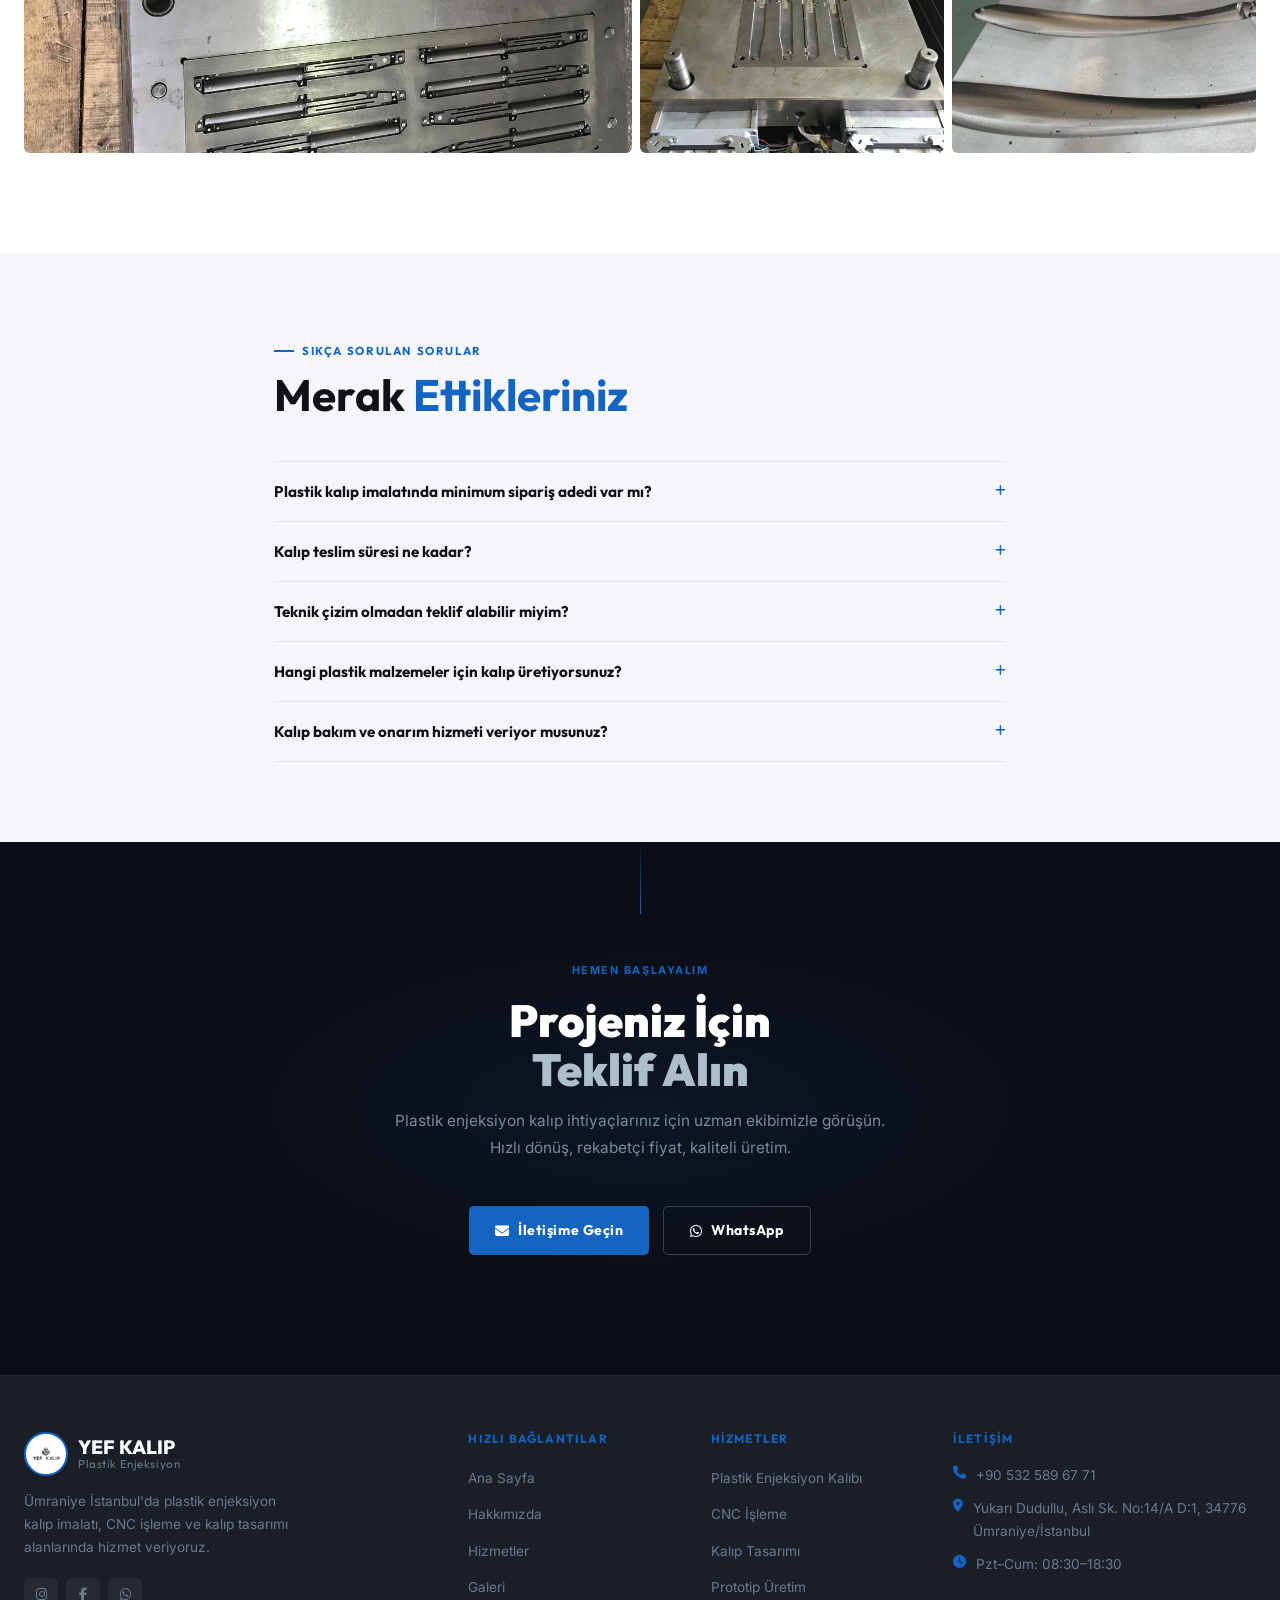
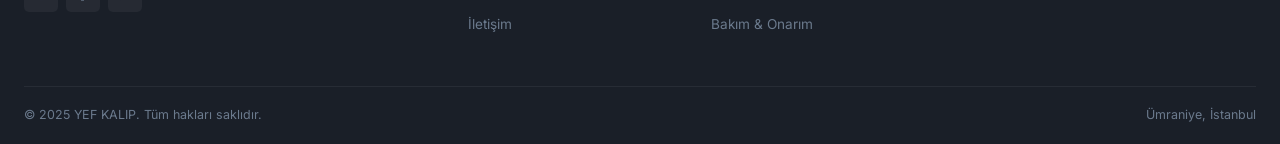
==== commit 2b1c0d7d: "A11y+Perf+SEO: ARIA labels, focus trap, form ids, FAQ bolumu+schema, critical CSS inline, async styl" ====
--- a/index.html
+++ b/index.html
@@ -2,6 +2,7 @@
 <html lang="tr">
 <head>
   <meta charset="UTF-8" />
+  <meta name="theme-color" content="#1565C0" />
   <meta name="viewport" content="width=device-width, initial-scale=1.0" />
   <title>YEF KALIP – Plastik Enjeksiyon Kalıp İmalatı | Ümraniye İstanbul</title>
   <meta name="description" content="Ümraniye İstanbul'da plastik enjeksiyon kalıp imalatı, CNC işleme ve kalıp tasarımı. Yüksek hassasiyet, hızlı teslimat. +90 532 589 67 71" />
@@ -72,10 +73,34 @@
   }
   </script>
 
+  <style id="critical">
+  *,*::before,*::after{box-sizing:border-box;margin:0;padding:0}
+  :root{--red:#1565C0;--red-dk:#0D47A1;--red-glow:rgba(21,101,192,0.25);--black:#0D0D0D;--steel:#1A1F28;--steel2:#222832;--steel3:#2A3040;--muted:#6B7A8D;--light:#CBD5E1;--white:#fff;--radius:5px;--nav-h:86px;--transition:0.25s ease}
+  html{scroll-behavior:smooth;font-size:16px}
+  body{font-family:'Inter',sans-serif;background:#0D0D0D;color:#CBD5E1;line-height:1.65;-webkit-font-smoothing:antialiased}
+  h1,h2,h3,h4,h5{font-family:'Outfit',sans-serif;font-weight:700;line-height:1.15;color:#fff}
+  a{color:inherit;text-decoration:none}img{display:block;max-width:100%}ul{list-style:none}
+  .container{max-width:1280px;margin:0 auto;padding:0 24px}
+  .navbar{position:fixed;top:0;left:0;right:0;z-index:1000;height:86px;display:flex;align-items:center;background:rgba(13,13,13,0.9);backdrop-filter:blur(16px);border-bottom:1px solid rgba(255,255,255,0.05);transition:box-shadow .3s}
+  .nav-inner{max-width:1280px;margin:0 auto;padding:0 24px;width:100%;display:flex;align-items:center;gap:20px}
+  .nav-logo{display:flex;align-items:center;gap:10px;flex-shrink:0}
+  .nav-logo img{height:58px;width:58px;object-fit:contain;background:#fff;border-radius:8px;padding:4px}
+  .nav-logo-text{font-family:'Outfit',sans-serif;font-weight:800;font-size:1.2rem;line-height:1.1;color:#fff}
+  .nav-logo-text small{font-size:.72rem;font-weight:400;color:#6B7A8D;letter-spacing:.05em;display:block}
+  .nav-menu{display:flex;align-items:center;gap:2px;margin:0 auto}
+  .nav-menu a{padding:8px 14px;border-radius:5px;font-family:'Outfit',sans-serif;font-size:.86rem;font-weight:600;color:rgba(255,255,255,.65);transition:all .25s ease}
+  .nav-menu a:hover,.nav-menu a.active{color:#fff}.nav-menu a.active{color:#1565C0}
+  .nav-cta a{display:inline-flex;align-items:center;gap:6px;padding:8px 16px;border-radius:5px;font-family:'Outfit',sans-serif;font-size:.8rem;font-weight:700;background:#1565C0;color:#fff;transition:all .25s ease}
+  .nav-hamburger{display:none;flex-direction:column;gap:5px;cursor:pointer;padding:6px;background:none;border:none}
+  .nav-hamburger span{display:block;width:22px;height:2px;background:#fff;border-radius:2px;transition:all .3s}
+  .btn{display:inline-flex;align-items:center;gap:8px;padding:12px 26px;border-radius:5px;font-family:'Outfit',sans-serif;font-size:.88rem;font-weight:700;cursor:pointer;transition:all .25s ease;border:none}
+  .btn-primary{background:#1565C0;color:#fff}.btn-outline{background:transparent;color:#fff;border:1.5px solid rgba(255,255,255,.2)}
+  </style>
   <link rel="preconnect" href="https://fonts.googleapis.com" />
   <link rel="preconnect" href="https://fonts.gstatic.com" crossorigin />
   <link rel="stylesheet" href="https://fonts.googleapis.com/css2?family=Outfit:wght@300;400;500;600;700;800;900&family=Inter:wght@400;500;600&display=swap" />
-  <link rel="stylesheet" href="css/style.css" />
+  <link rel="preload" href="css/style.css" as="style" onload="this.onload=null;this.rel='stylesheet'" />
+  <noscript><link rel="stylesheet" href="css/style.css" /></noscript>
   <link rel="stylesheet" href="https://cdnjs.cloudflare.com/ajax/libs/font-awesome/6.5.0/css/all.min.css" integrity="sha512-Avb2QiuDEEvB4bZJYdft2mNjVShBftLdPG8FJ0V7irTLQ8Uo0qcPxh4Plq7G5tGm0rU+1SPhVotteLpBERwTkw==" crossorigin="anonymous" referrerpolicy="no-referrer" />
   <link rel="icon" type="image/jpeg" href="img/logo.jpg" />
   <style>
@@ -307,6 +332,19 @@
       .gt-grid { grid-template-columns:1fr; }
     }
   </style>
+  <script type="application/ld+json">
+  {
+    "@context": "https://schema.org",
+    "@type": "FAQPage",
+    "mainEntity": [
+      { "@type": "Question", "name": "Plastik kalıp imalatında minimum sipariş adedi var mı?", "acceptedAnswer": { "@type": "Answer", "text": "Minimum sipariş şartımız yoktur. Tek adet prototip kalıp talebinden seri üretime kadar her ölçekte hizmet veriyoruz." } },
+      { "@type": "Question", "name": "Kalıp teslim süresi ne kadar?", "acceptedAnswer": { "@type": "Answer", "text": "Basit prototipler 5–10 iş günü, orta karmaşıklıkta kalıplar 3–6 hafta, tam seri üretim kalıpları için 6–12 hafta planlıyoruz. Acil talepler için öncelikli üretim imkânımız mevcuttur." } },
+      { "@type": "Question", "name": "Teknik çizim olmadan teklif alabilir miyim?", "acceptedAnswer": { "@type": "Answer", "text": "Evet. Numune parça, eskiz veya sözlü tanımlama ile de fiyat teklifi hazırlayabiliriz. WhatsApp üzerinden fotoğraf göndererek başlayabilirsiniz." } },
+      { "@type": "Question", "name": "Hangi plastik malzemeler için kalıp üretiyorsunuz?", "acceptedAnswer": { "@type": "Answer", "text": "PP, PE, ABS, PC, PA (naylon), POM, TPU, PVC ve daha birçok termoplastik malzeme için kalıp üretiyoruz." } },
+      { "@type": "Question", "name": "Kalıp bakım ve onarım hizmeti veriyor musunuz?", "acceptedAnswer": { "@type": "Answer", "text": "Evet. Kendi imalatımız olan kalıplar için periyodik bakım yapıyoruz; ayrıca başka firmalardan alınmış kalıpların onarım ve revizyon işlemlerini de gerçekleştiriyoruz." } }
+    ]
+  }
+  </script>
 </head>
 <body>
 
@@ -509,13 +547,43 @@
 </section>
 
 <!-- Lightbox -->
-<div id="lb">
-  <span class="lb-x" onclick="closeLb()">&times;</span>
+<div id="lb" role="dialog" aria-modal="true" aria-label="Görsel büyütme" aria-hidden="true">
+  <span class="lb-x" aria-label="Kapat" role="button" tabindex="0" onclick="closeLb()">&times;</span>
   <img src="" alt="" />
   <div class="lb-caption"></div>
 </div>
 
 <!-- ===== CTA ===== -->
+<!-- ===== SSS / FAQ ===== -->
+<section style="padding:80px 0;background:#f4f6f9;">
+  <div class="container" style="max-width:780px;">
+    <div class="section-label">Sıkça Sorulan Sorular</div>
+    <h2 class="section-title" style="color:#0f1117;margin-bottom:40px;">Merak <span>Ettikleriniz</span></h2>
+    <div class="faq-list" style="border-top:1px solid rgba(0,0,0,0.08);">
+      <div class="faq-item" style="border-bottom:1px solid rgba(0,0,0,0.08);">
+        <button class="faq-q" style="width:100%;display:flex;justify-content:space-between;align-items:center;gap:16px;padding:20px 0;background:none;border:none;cursor:pointer;font-family:'Outfit',sans-serif;font-size:0.95rem;font-weight:700;color:#0f1117;text-align:left;" aria-expanded="false"><span>Plastik kalıp imalatında minimum sipariş adedi var mı?</span><i class="fas fa-plus" style="color:var(--red);font-size:0.75rem;flex-shrink:0;transition:transform 0.25s;"></i></button>
+        <div class="faq-a" style="max-height:0;overflow:hidden;transition:max-height 0.35s ease,padding 0.25s;"><p style="font-size:0.88rem;color:#5a6270;line-height:1.75;margin:0 0 18px;">Minimum sipariş şartımız yoktur. Tek adet prototip kalıp talebinden seri üretime kadar her ölçekte hizmet veriyoruz. Küçük partilerde birim maliyet farklılık gösterebilir; detaylı bilgi için bize ulaşın.</p></div>
+      </div>
+      <div class="faq-item" style="border-bottom:1px solid rgba(0,0,0,0.08);">
+        <button class="faq-q" style="width:100%;display:flex;justify-content:space-between;align-items:center;gap:16px;padding:20px 0;background:none;border:none;cursor:pointer;font-family:'Outfit',sans-serif;font-size:0.95rem;font-weight:700;color:#0f1117;text-align:left;" aria-expanded="false"><span>Kalıp teslim süresi ne kadar?</span><i class="fas fa-plus" style="color:var(--red);font-size:0.75rem;flex-shrink:0;transition:transform 0.25s;"></i></button>
+        <div class="faq-a" style="max-height:0;overflow:hidden;transition:max-height 0.35s ease,padding 0.25s;"><p style="font-size:0.88rem;color:#5a6270;line-height:1.75;margin:0 0 18px;">Kalıp karmaşıklığına ve miktarına göre değişmektedir. Basit prototipler 5–10 iş günü, orta karmaşıklıkta kalıplar 3–6 hafta, tam seri üretim kalıpları için 6–12 hafta planlıyoruz. Acil talepler için öncelikli üretim imkânımız mevcuttur.</p></div>
+      </div>
+      <div class="faq-item" style="border-bottom:1px solid rgba(0,0,0,0.08);">
+        <button class="faq-q" style="width:100%;display:flex;justify-content:space-between;align-items:center;gap:16px;padding:20px 0;background:none;border:none;cursor:pointer;font-family:'Outfit',sans-serif;font-size:0.95rem;font-weight:700;color:#0f1117;text-align:left;" aria-expanded="false"><span>Teknik çizim olmadan teklif alabilir miyim?</span><i class="fas fa-plus" style="color:var(--red);font-size:0.75rem;flex-shrink:0;transition:transform 0.25s;"></i></button>
+        <div class="faq-a" style="max-height:0;overflow:hidden;transition:max-height 0.35s ease,padding 0.25s;"><p style="font-size:0.88rem;color:#5a6270;line-height:1.75;margin:0 0 18px;">Evet. Numune parça, eskiz veya sözlü tanımlama ile de fiyat teklifi hazırlayabiliriz. WhatsApp üzerinden fotoğraf veya taslak göndererek süreci başlatabilirsiniz. Tasarım danışmanlığı hizmetimiz de mevcuttur.</p></div>
+      </div>
+      <div class="faq-item" style="border-bottom:1px solid rgba(0,0,0,0.08);">
+        <button class="faq-q" style="width:100%;display:flex;justify-content:space-between;align-items:center;gap:16px;padding:20px 0;background:none;border:none;cursor:pointer;font-family:'Outfit',sans-serif;font-size:0.95rem;font-weight:700;color:#0f1117;text-align:left;" aria-expanded="false"><span>Hangi plastik malzemeler için kalıp üretiyorsunuz?</span><i class="fas fa-plus" style="color:var(--red);font-size:0.75rem;flex-shrink:0;transition:transform 0.25s;"></i></button>
+        <div class="faq-a" style="max-height:0;overflow:hidden;transition:max-height 0.35s ease,padding 0.25s;"><p style="font-size:0.88rem;color:#5a6270;line-height:1.75;margin:0 0 18px;">PP, PE, ABS, PC, PA (naylon), POM, TPU, PVC ve daha birçok termoplastik malzeme için kalıp üretiyoruz. Müşterimizin belirlediği ya da birlikte seçtiğimiz malzemeye uygun kalıp tasarımı yapıyoruz.</p></div>
+      </div>
+      <div class="faq-item" style="border-bottom:1px solid rgba(0,0,0,0.08);">
+        <button class="faq-q" style="width:100%;display:flex;justify-content:space-between;align-items:center;gap:16px;padding:20px 0;background:none;border:none;cursor:pointer;font-family:'Outfit',sans-serif;font-size:0.95rem;font-weight:700;color:#0f1117;text-align:left;" aria-expanded="false"><span>Kalıp bakım ve onarım hizmeti veriyor musunuz?</span><i class="fas fa-plus" style="color:var(--red);font-size:0.75rem;flex-shrink:0;transition:transform 0.25s;"></i></button>
+        <div class="faq-a" style="max-height:0;overflow:hidden;transition:max-height 0.35s ease,padding 0.25s;"><p style="font-size:0.88rem;color:#5a6270;line-height:1.75;margin:0 0 18px;">Evet. Kendi imalatımız olan kalıplar için periyodik bakım yapıyoruz; ayrıca başka firmalardan alınmış kalıpların onarım, revizyon ve yenileme işlemlerini de gerçekleştiriyoruz.</p></div>
+      </div>
+    </div>
+  </div>
+</section>
+
 <section class="cta-section">
   <div class="cta-line"></div>
   <div class="container cta-inner">
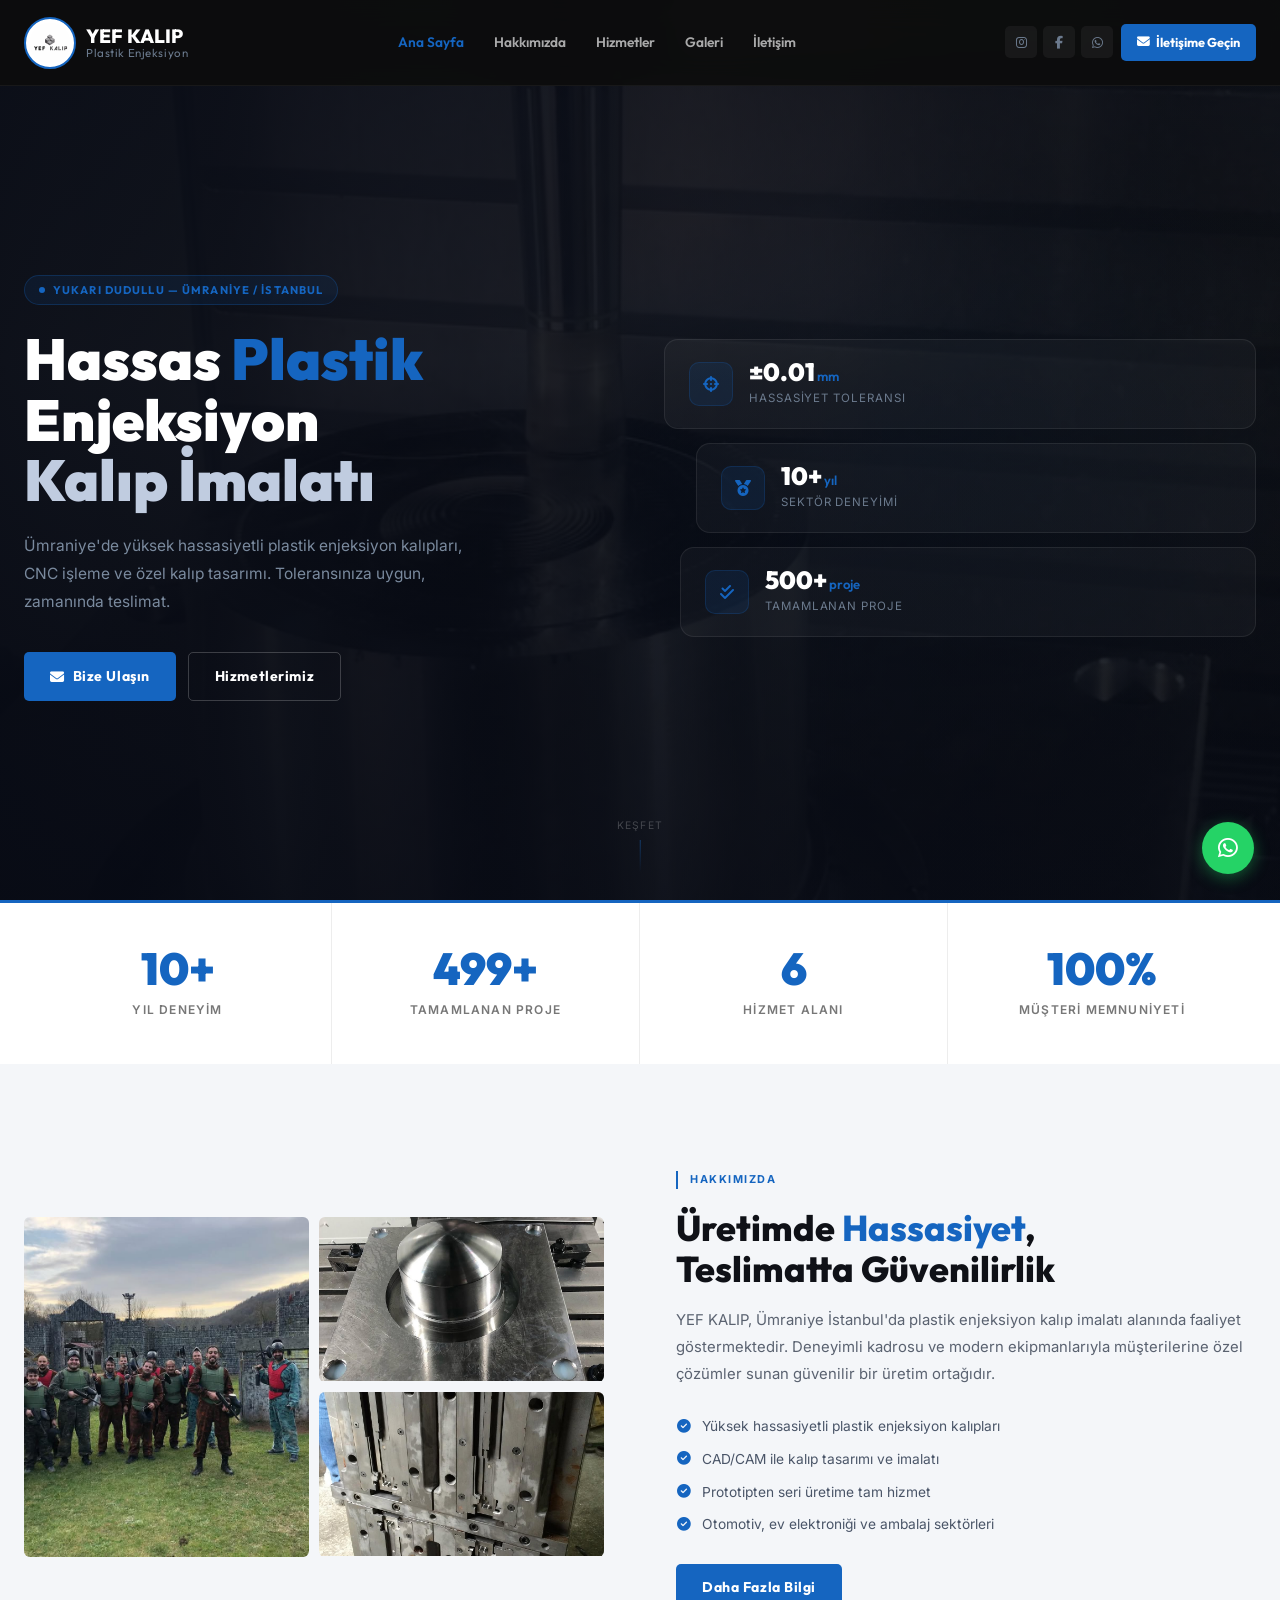
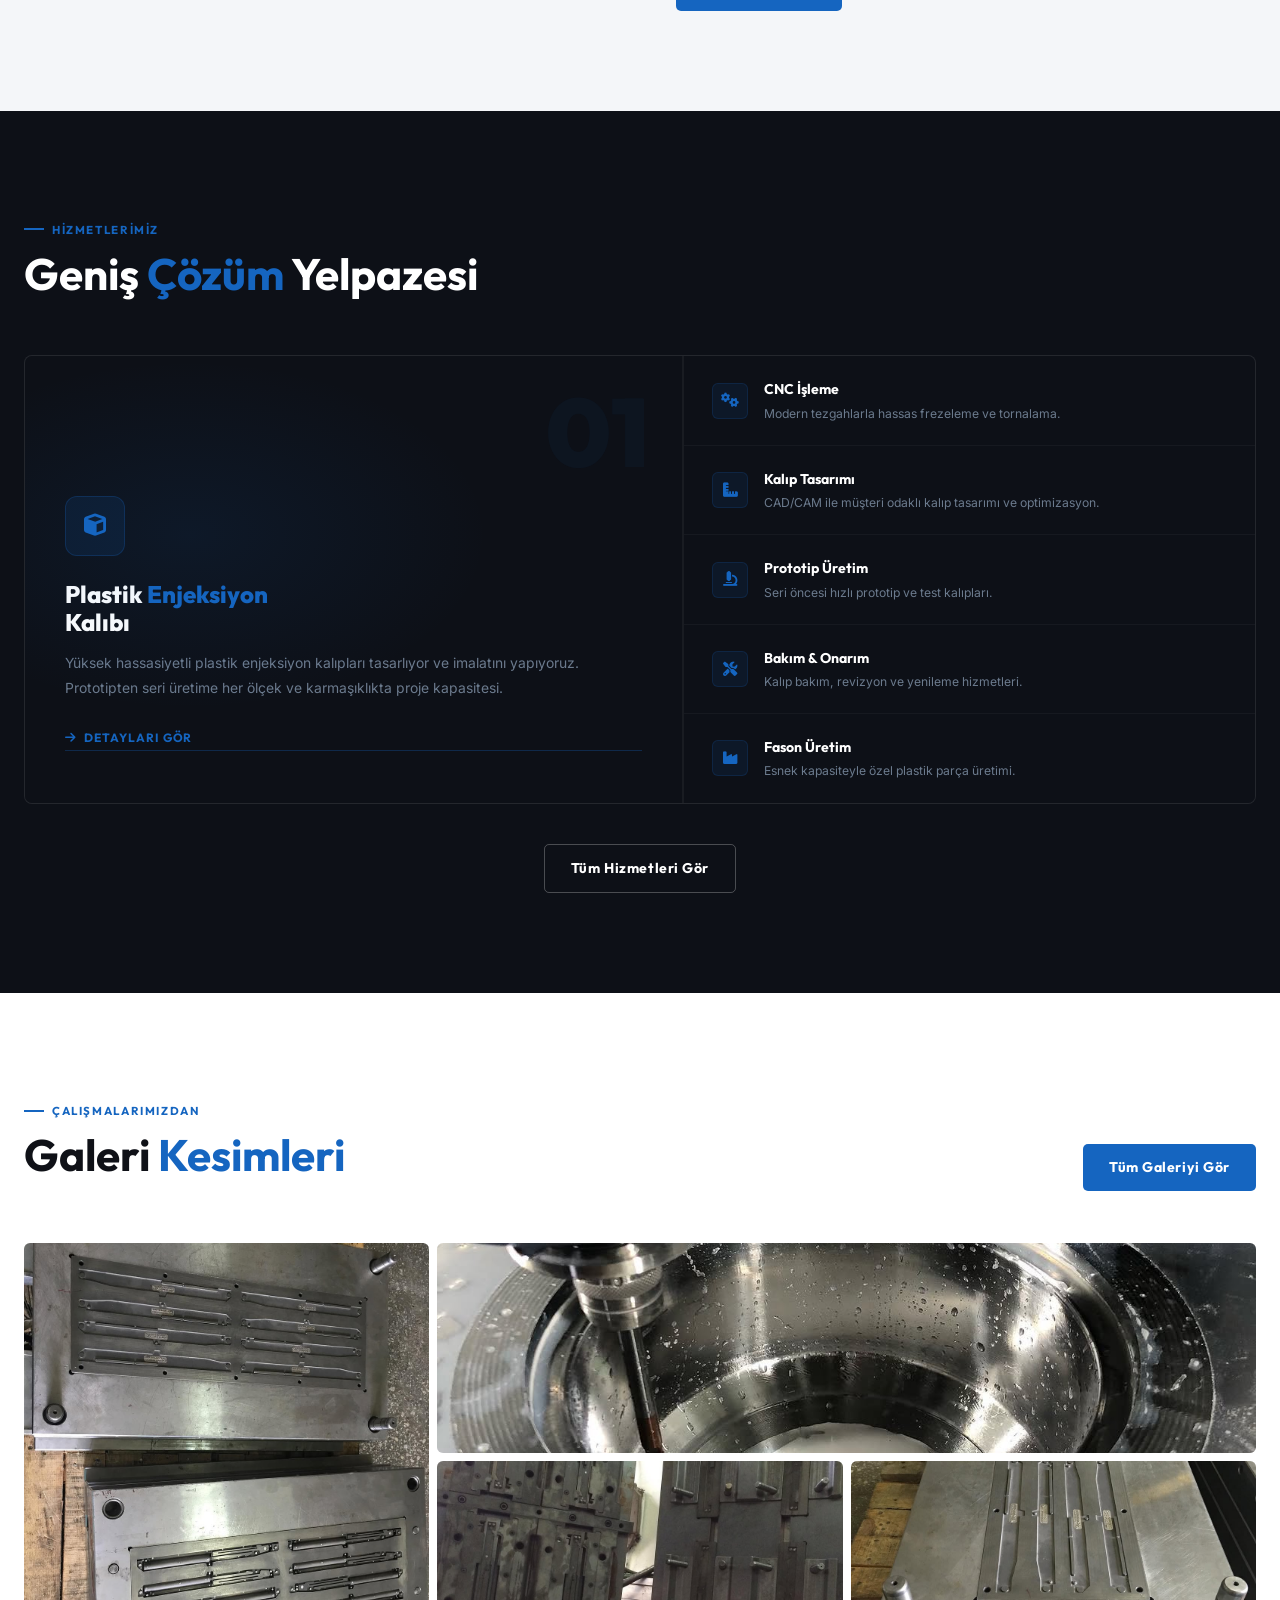
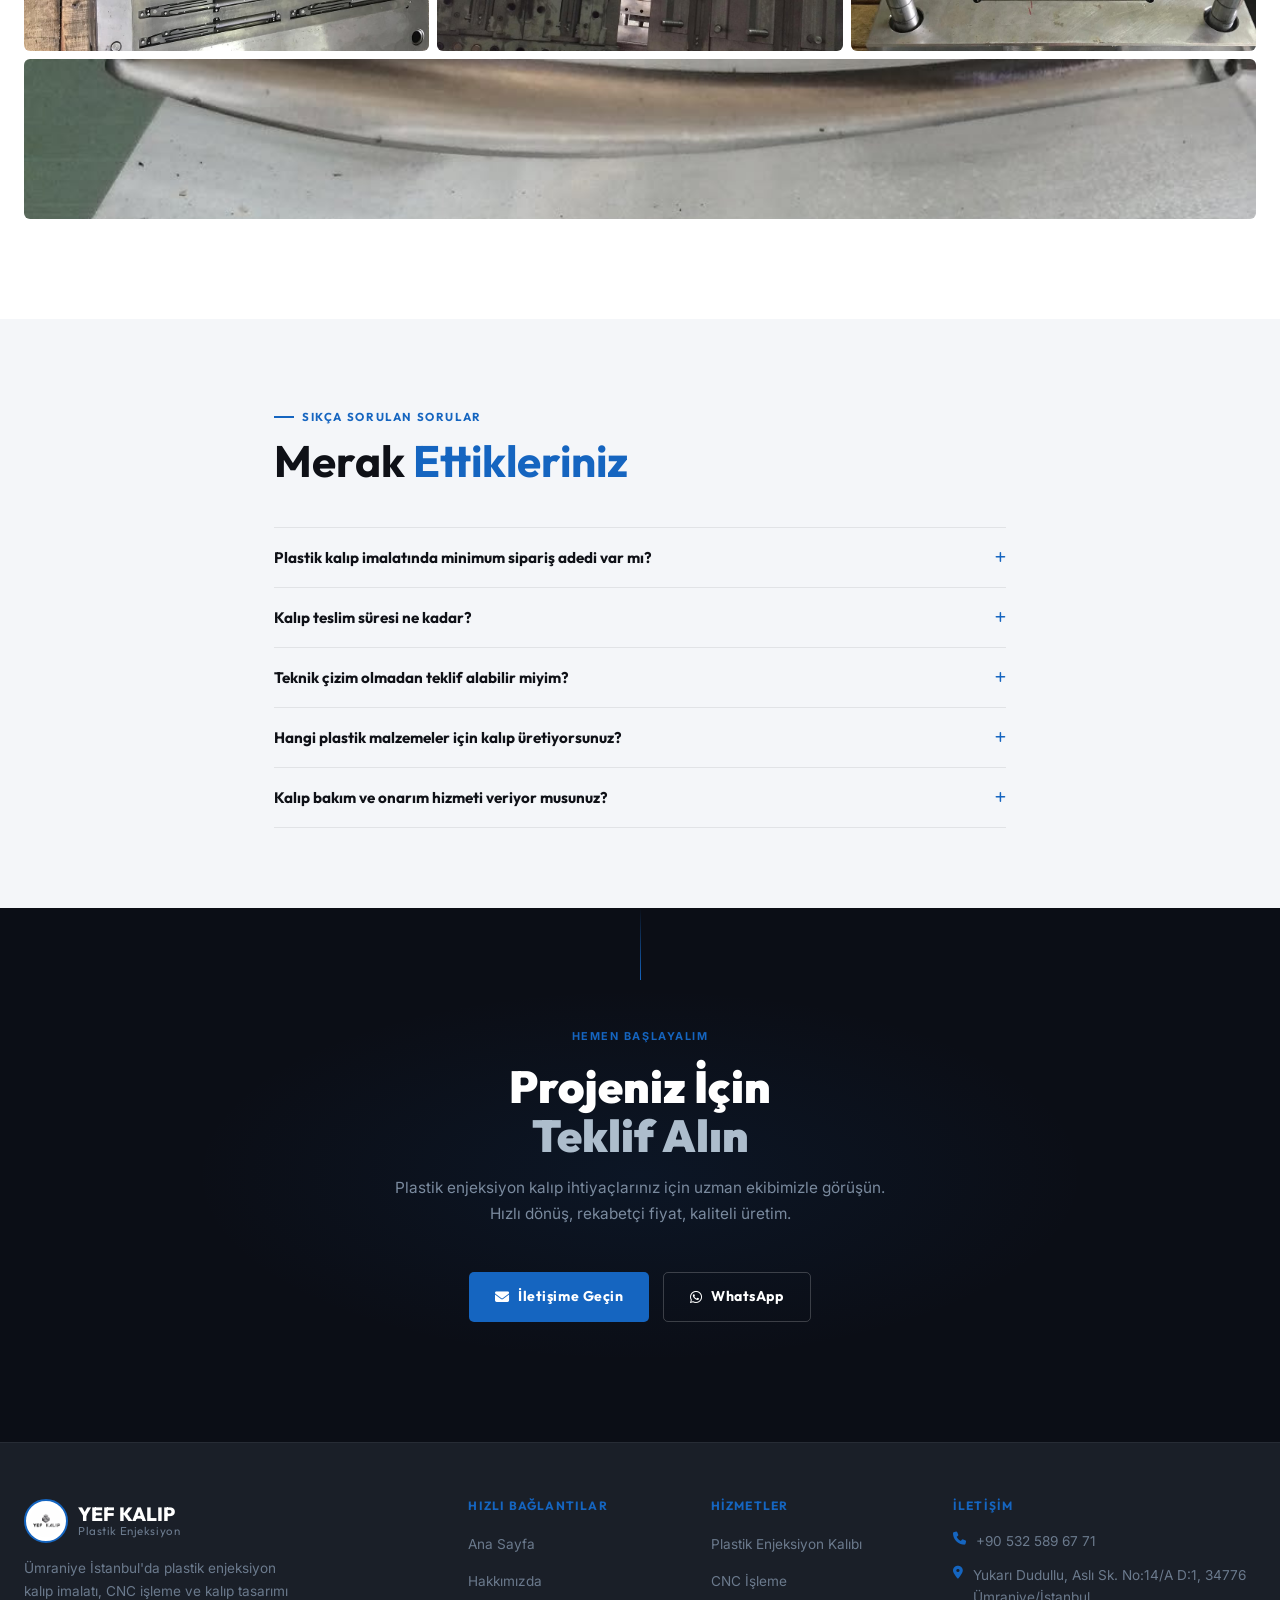
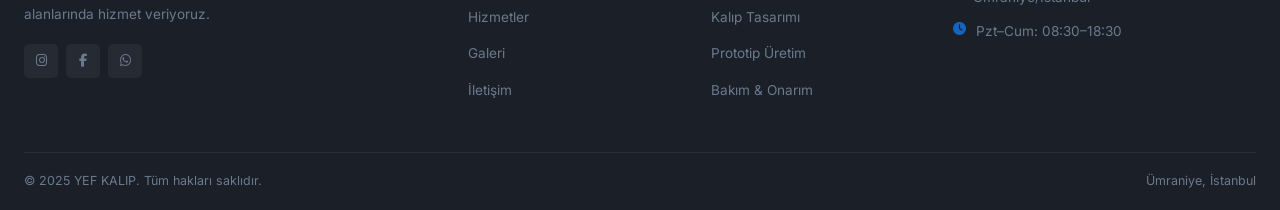
==== commit 97f4aaa3: "design: hero stat kartları, asimetrik hizmetler, masonry galeri - Hero: 2 kolonlu grid, sağ tarafa f" ====
--- a/index.html
+++ b/index.html
@@ -131,10 +131,42 @@
     }
     .hero-inner {
       position: relative; z-index: 2;
+      display: grid;
+      grid-template-columns: 1fr 1fr;
+      align-items: center;
+      gap: 48px;
+      width: 100%;
+      padding: 110px 0 120px;
+    }
+    .hero-left {
       display: flex; flex-direction: column; align-items: flex-start;
-      padding: 100px 0 110px;
-      max-width: 680px;
-    }
+    }
+    .hero-right {
+      display: flex; flex-direction: column; gap: 14px;
+    }
+    .hero-stat-card {
+      background: rgba(255,255,255,0.035);
+      border: 1px solid rgba(255,255,255,0.08);
+      border-radius: 14px;
+      padding: 20px 24px;
+      display: flex; align-items: center; gap: 16px;
+      transition: background 0.25s, border-color 0.25s;
+    }
+    .hero-stat-card:hover { background: rgba(21,101,192,0.08); border-color: rgba(21,101,192,0.35); }
+    .hsc-offset { margin-left: 32px; }
+    .hsc-offset-sm { margin-left: 16px; }
+    .hsc-icon {
+      width: 44px; height: 44px; border-radius: 10px;
+      background: rgba(21,101,192,0.12); border: 1px solid rgba(21,101,192,0.22);
+      display: flex; align-items: center; justify-content: center;
+      color: var(--red); font-size: 1rem; flex-shrink: 0;
+    }
+    .hsc-num {
+      font-family: 'Outfit', sans-serif; font-size: 1.55rem; font-weight: 900;
+      color: #fff; line-height: 1;
+    }
+    .hsc-num span { font-size: 0.82rem; font-weight: 600; color: var(--red); margin-left: 2px; }
+    .hsc-label { font-size: 0.72rem; color: #6b7a8d; text-transform: uppercase; letter-spacing: 0.08em; margin-top: 4px; }
     .hero-badge {
       display: inline-flex; align-items: center; gap: 8px;
       padding: 5px 14px;
@@ -266,6 +298,74 @@
     }
     .svc-desc { font-size:.84rem; color:#6b7a8d; line-height:1.7; }
 
+    /* ===== SERVICES ASYMMETRIC ===== */
+    .svc-asymmetric {
+      display: grid;
+      grid-template-columns: 1.15fr 1fr;
+      gap: 2px;
+      background: rgba(255,255,255,0.05);
+      border: 1px solid rgba(255,255,255,0.05);
+      border-radius: 8px;
+      overflow: hidden;
+    }
+    .svc-featured {
+      background: #0d1017; padding: 52px 40px;
+      display: flex; flex-direction: column; justify-content: flex-end;
+      position: relative; min-height: 420px;
+    }
+    .svc-featured::before {
+      content:''; position:absolute; inset:0;
+      background: radial-gradient(ellipse 70% 60% at 25% 40%, rgba(21,101,192,0.1) 0%, transparent 65%);
+      pointer-events:none;
+    }
+    .svc-feat-bg-num {
+      position:absolute; top:28px; right:32px;
+      font-family:'Outfit',sans-serif; font-size:6rem; font-weight:900;
+      color:rgba(21,101,192,0.06); line-height:1; user-select:none; pointer-events:none;
+    }
+    .svc-feat-icon {
+      width:60px; height:60px; border-radius:12px;
+      background:rgba(21,101,192,0.12); border:1px solid rgba(21,101,192,0.25);
+      display:flex; align-items:center; justify-content:center;
+      color:var(--red); font-size:1.4rem; margin-bottom:24px;
+    }
+    .svc-feat-title {
+      font-family:'Outfit',sans-serif; font-size:1.5rem; font-weight:800;
+      color:#fff; line-height:1.2; margin-bottom:14px;
+    }
+    .svc-feat-title em { color:var(--red); font-style:normal; }
+    .svc-feat-desc { font-size:.87rem; color:#6b7a8d; line-height:1.75; margin-bottom:28px; }
+    .svc-feat-link {
+      display:inline-flex; align-items:center; gap:7px;
+      font-family:'Outfit',sans-serif; font-size:.75rem; font-weight:700;
+      letter-spacing:.08em; text-transform:uppercase; color:var(--red);
+      border-bottom:1px solid rgba(21,101,192,0.3); padding-bottom:2px;
+      transition:border-color .25s, gap .25s;
+    }
+    .svc-feat-link:hover { border-color:var(--red); gap:10px; }
+    .svc-mini-list { display:flex; flex-direction:column; }
+    .svc-mini {
+      background:#0d1017; padding:22px 28px;
+      border-bottom:1px solid rgba(255,255,255,0.04);
+      display:flex; align-items:center; gap:16px;
+      transition:background .25s; position:relative; overflow:hidden;
+    }
+    .svc-mini::before {
+      content:''; position:absolute; left:0; top:0; bottom:0; width:2px;
+      background:var(--red); transform:scaleY(0); transform-origin:top; transition:transform .3s;
+    }
+    .svc-mini:hover { background:#111520; }
+    .svc-mini:hover::before { transform:scaleY(1); }
+    .svc-mini:last-child { border-bottom:none; }
+    .svc-mini-icon {
+      width:36px; height:36px; border-radius:6px;
+      background:rgba(21,101,192,0.1); border:1px solid rgba(21,101,192,0.18);
+      display:flex; align-items:center; justify-content:center;
+      color:var(--red); font-size:.9rem; flex-shrink:0;
+    }
+    .svc-mini-title { font-family:'Outfit',sans-serif; font-size:.88rem; font-weight:700; color:#fff; margin-bottom:3px; }
+    .svc-mini-desc { font-size:.76rem; color:#6b7a8d; line-height:1.5; }
+
     /* ===== GALLERY TEASER ===== */
     .gallery-teaser { padding: 100px 0; background: #fff; }
     .gt-header {
@@ -274,12 +374,16 @@
     }
     .gt-grid {
       display: grid;
-      grid-template-columns: 2fr 1fr 1fr;
-      grid-template-rows: 240px 240px;
+      grid-template-columns: 1fr 1fr 1fr;
+      grid-template-rows: 210px 190px 160px;
       gap: 8px;
     }
     .gt-item { overflow:hidden; border-radius:6px; cursor:pointer; position:relative; }
-    .gt-item:first-child { grid-row: 1 / 3; }
+    .gt-item:nth-child(1) { grid-column: 1; grid-row: 1 / 3; }
+    .gt-item:nth-child(2) { grid-column: 2 / 4; grid-row: 1; }
+    .gt-item:nth-child(3) { grid-column: 2; grid-row: 2; }
+    .gt-item:nth-child(4) { grid-column: 3; grid-row: 2; }
+    .gt-item:nth-child(5) { grid-column: 1 / 4; grid-row: 3; }
     .gt-item img { width:100%; height:100%; object-fit:cover; display:block; transition: transform 0.6s cubic-bezier(.16,1,.3,1); }
     .gt-item:hover img { transform: scale(1.06); }
     .gt-overlay {
@@ -319,17 +423,25 @@
 
     /* ===== RESPONSIVE ===== */
     @media (max-width: 1024px) {
+      .hero-inner { grid-template-columns: 1fr; padding: 80px 0 90px; }
+      .hero-right { display: none; }
       .about-grid { grid-template-columns:1fr; gap:40px; }
-      .svc-grid { grid-template-columns: repeat(2,1fr); }
-      .gt-grid { grid-template-columns: 1fr 1fr; grid-template-rows: auto; }
-      .gt-item:first-child { grid-row:auto; }
-      .gt-item { height: 200px; }
+      .svc-asymmetric { grid-template-columns: 1fr; }
+      .svc-featured { min-height: 280px; }
+      .gt-grid { grid-template-columns: 1fr 1fr; }
+      .gt-item:nth-child(1) { grid-column:1; grid-row:1/3; }
+      .gt-item:nth-child(2) { grid-column:2; grid-row:1; }
+      .gt-item:nth-child(3) { grid-column:2; grid-row:2; }
+      .gt-item:nth-child(4) { grid-column:1/3; grid-row:3; height:180px; }
+      .gt-item:nth-child(5) { display:none; }
       .stats-row { grid-template-columns: repeat(2,1fr); }
       .stat-box:nth-child(2) { border-right: none; }
     }
     @media (max-width: 640px) {
-      .svc-grid { grid-template-columns:1fr; }
+      .svc-mini-list { display: none; }
       .gt-grid { grid-template-columns:1fr; }
+      .gt-item { height: 200px !important; grid-column: auto !important; grid-row: auto !important; }
+      .gt-item:nth-child(5) { display: block; }
     }
   </style>
   <script type="application/ld+json">
@@ -388,19 +500,43 @@
   <div class="hero-overlay"></div>
   <div class="container">
     <div class="hero-inner fade-in">
-      <div class="hero-badge"><span class="dot"></span> Yukarı Dudullu &mdash; Ümraniye / İstanbul</div>
-      <h1 class="hero-headline">
-        Hassas <span class="hl">Plastik</span><br>
-        Enjeksiyon &amp;<br>
-        <span class="hl2">Kalıp İmalatı</span>
-      </h1>
-      <p class="hero-sub">
-        Ümraniye'de yüksek hassasiyetli plastik enjeksiyon kalıpları,
-        CNC işleme ve özel kalıp tasarımı. Toleransınıza uygun, zamanında teslimat.
-      </p>
-      <div class="hero-actions">
-        <a href="iletisim.html" class="btn btn-primary"><i class="fas fa-envelope"></i> Bize Ulaşın</a>
-        <a href="hizmetler.html" class="btn btn-outline">Hizmetlerimiz</a>
+      <div class="hero-left">
+        <div class="hero-badge"><span class="dot"></span> Yukarı Dudullu &mdash; Ümraniye / İstanbul</div>
+        <h1 class="hero-headline">
+          Hassas <span class="hl">Plastik</span> Enjeksiyon<br>
+          <span class="hl2">Kalıp İmalatı</span>
+        </h1>
+        <p class="hero-sub">
+          Ümraniye'de yüksek hassasiyetli plastik enjeksiyon kalıpları,
+          CNC işleme ve özel kalıp tasarımı. Toleransınıza uygun, zamanında teslimat.
+        </p>
+        <div class="hero-actions">
+          <a href="iletisim.html" class="btn btn-primary"><i class="fas fa-envelope"></i> Bize Ulaşın</a>
+          <a href="hizmetler.html" class="btn btn-outline">Hizmetlerimiz</a>
+        </div>
+      </div>
+      <div class="hero-right">
+        <div class="hero-stat-card">
+          <div class="hsc-icon"><i class="fas fa-crosshairs"></i></div>
+          <div>
+            <div class="hsc-num">±0.01<span>mm</span></div>
+            <div class="hsc-label">Hassasiyet Toleransı</div>
+          </div>
+        </div>
+        <div class="hero-stat-card hsc-offset">
+          <div class="hsc-icon"><i class="fas fa-medal"></i></div>
+          <div>
+            <div class="hsc-num">10+<span>yıl</span></div>
+            <div class="hsc-label">Sektör Deneyimi</div>
+          </div>
+        </div>
+        <div class="hero-stat-card hsc-offset-sm">
+          <div class="hsc-icon"><i class="fas fa-check-double"></i></div>
+          <div>
+            <div class="hsc-num">500+<span>proje</span></div>
+            <div class="hsc-label">Tamamlanan Proje</div>
+          </div>
+        </div>
       </div>
     </div>
   </div>
@@ -473,36 +609,50 @@
       <div class="section-label">Hizmetlerimiz</div>
       <h2 class="section-title">Geniş <span>Çözüm</span> Yelpazesi</h2>
     </div>
-    <div class="svc-grid">
-      <div class="svc-card slide-up">
-        <div class="svc-icon"><i class="fa fa-cube"></i></div>
-        <div class="svc-title">Plastik Enjeksiyon Kalıbı</div>
-        <p class="svc-desc">Yüksek hassasiyetli plastik enjeksiyon kalıpları tasarlıyor ve imalatını yapıyoruz. Her ölçek ve karmaşıklıkta proje kapasitesi.</p>
-      </div>
-      <div class="svc-card slide-up stagger-1">
-        <div class="svc-icon"><i class="fa fa-cogs"></i></div>
-        <div class="svc-title">CNC İşleme</div>
-        <p class="svc-desc">Modern CNC tezgahlarımızla hassas frezeleme, tornalama ve işleme hizmetleri sunuyoruz.</p>
-      </div>
-      <div class="svc-card slide-up stagger-2">
-        <div class="svc-icon"><i class="fa fa-ruler-combined"></i></div>
-        <div class="svc-title">Kalıp Tasarımı</div>
-        <p class="svc-desc">CAD/CAM teknolojileriyle müşteri odaklı kalıp tasarımı gerçekleştiriyoruz. Simülasyon ve optimizasyon dahil.</p>
-      </div>
-      <div class="svc-card slide-up stagger-3">
-        <div class="svc-icon"><i class="fa fa-microscope"></i></div>
-        <div class="svc-title">Prototip Üretim</div>
-        <p class="svc-desc">Seri üretim öncesi prototip ve test kalıpları hazırlıyoruz. Hızlı dönüş, doğru sonuç.</p>
-      </div>
-      <div class="svc-card slide-up stagger-4">
-        <div class="svc-icon"><i class="fa fa-tools"></i></div>
-        <div class="svc-title">Bakım &amp; Onarım</div>
-        <p class="svc-desc">Mevcut kalıplarınızın bakım, onarım ve revizyon hizmetlerini veriyoruz. Uzun ömürlü kalıp performansı.</p>
-      </div>
-      <div class="svc-card slide-up stagger-5">
-        <div class="svc-icon"><i class="fa fa-industry"></i></div>
-        <div class="svc-title">Fason Üretim</div>
-        <p class="svc-desc">İhtiyacınıza özel fason plastik parça üretimi yapıyoruz. Küçük seriden büyük partilere esnek kapasite.</p>
+    <div class="svc-asymmetric">
+      <div class="svc-featured slide-left">
+        <div class="svc-feat-bg-num">01</div>
+        <div class="svc-feat-icon"><i class="fa fa-cube"></i></div>
+        <div class="svc-feat-title">Plastik <em>Enjeksiyon</em><br>Kalıbı</div>
+        <p class="svc-feat-desc">Yüksek hassasiyetli plastik enjeksiyon kalıpları tasarlıyor ve imalatını yapıyoruz. Prototipten seri üretime her ölçek ve karmaşıklıkta proje kapasitesi.</p>
+        <a href="hizmetler.html" class="svc-feat-link"><i class="fas fa-arrow-right"></i> Detayları Gör</a>
+      </div>
+      <div class="svc-mini-list slide-right">
+        <div class="svc-mini">
+          <div class="svc-mini-icon"><i class="fa fa-cogs"></i></div>
+          <div>
+            <div class="svc-mini-title">CNC İşleme</div>
+            <div class="svc-mini-desc">Modern tezgahlarla hassas frezeleme ve tornalama.</div>
+          </div>
+        </div>
+        <div class="svc-mini">
+          <div class="svc-mini-icon"><i class="fa fa-ruler-combined"></i></div>
+          <div>
+            <div class="svc-mini-title">Kalıp Tasarımı</div>
+            <div class="svc-mini-desc">CAD/CAM ile müşteri odaklı kalıp tasarımı ve optimizasyon.</div>
+          </div>
+        </div>
+        <div class="svc-mini">
+          <div class="svc-mini-icon"><i class="fa fa-microscope"></i></div>
+          <div>
+            <div class="svc-mini-title">Prototip Üretim</div>
+            <div class="svc-mini-desc">Seri öncesi hızlı prototip ve test kalıpları.</div>
+          </div>
+        </div>
+        <div class="svc-mini">
+          <div class="svc-mini-icon"><i class="fa fa-tools"></i></div>
+          <div>
+            <div class="svc-mini-title">Bakım &amp; Onarım</div>
+            <div class="svc-mini-desc">Kalıp bakım, revizyon ve yenileme hizmetleri.</div>
+          </div>
+        </div>
+        <div class="svc-mini">
+          <div class="svc-mini-icon"><i class="fa fa-industry"></i></div>
+          <div>
+            <div class="svc-mini-title">Fason Üretim</div>
+            <div class="svc-mini-desc">Esnek kapasiteyle özel plastik parça üretimi.</div>
+          </div>
+        </div>
       </div>
     </div>
     <div style="margin-top:40px; text-align:center;">
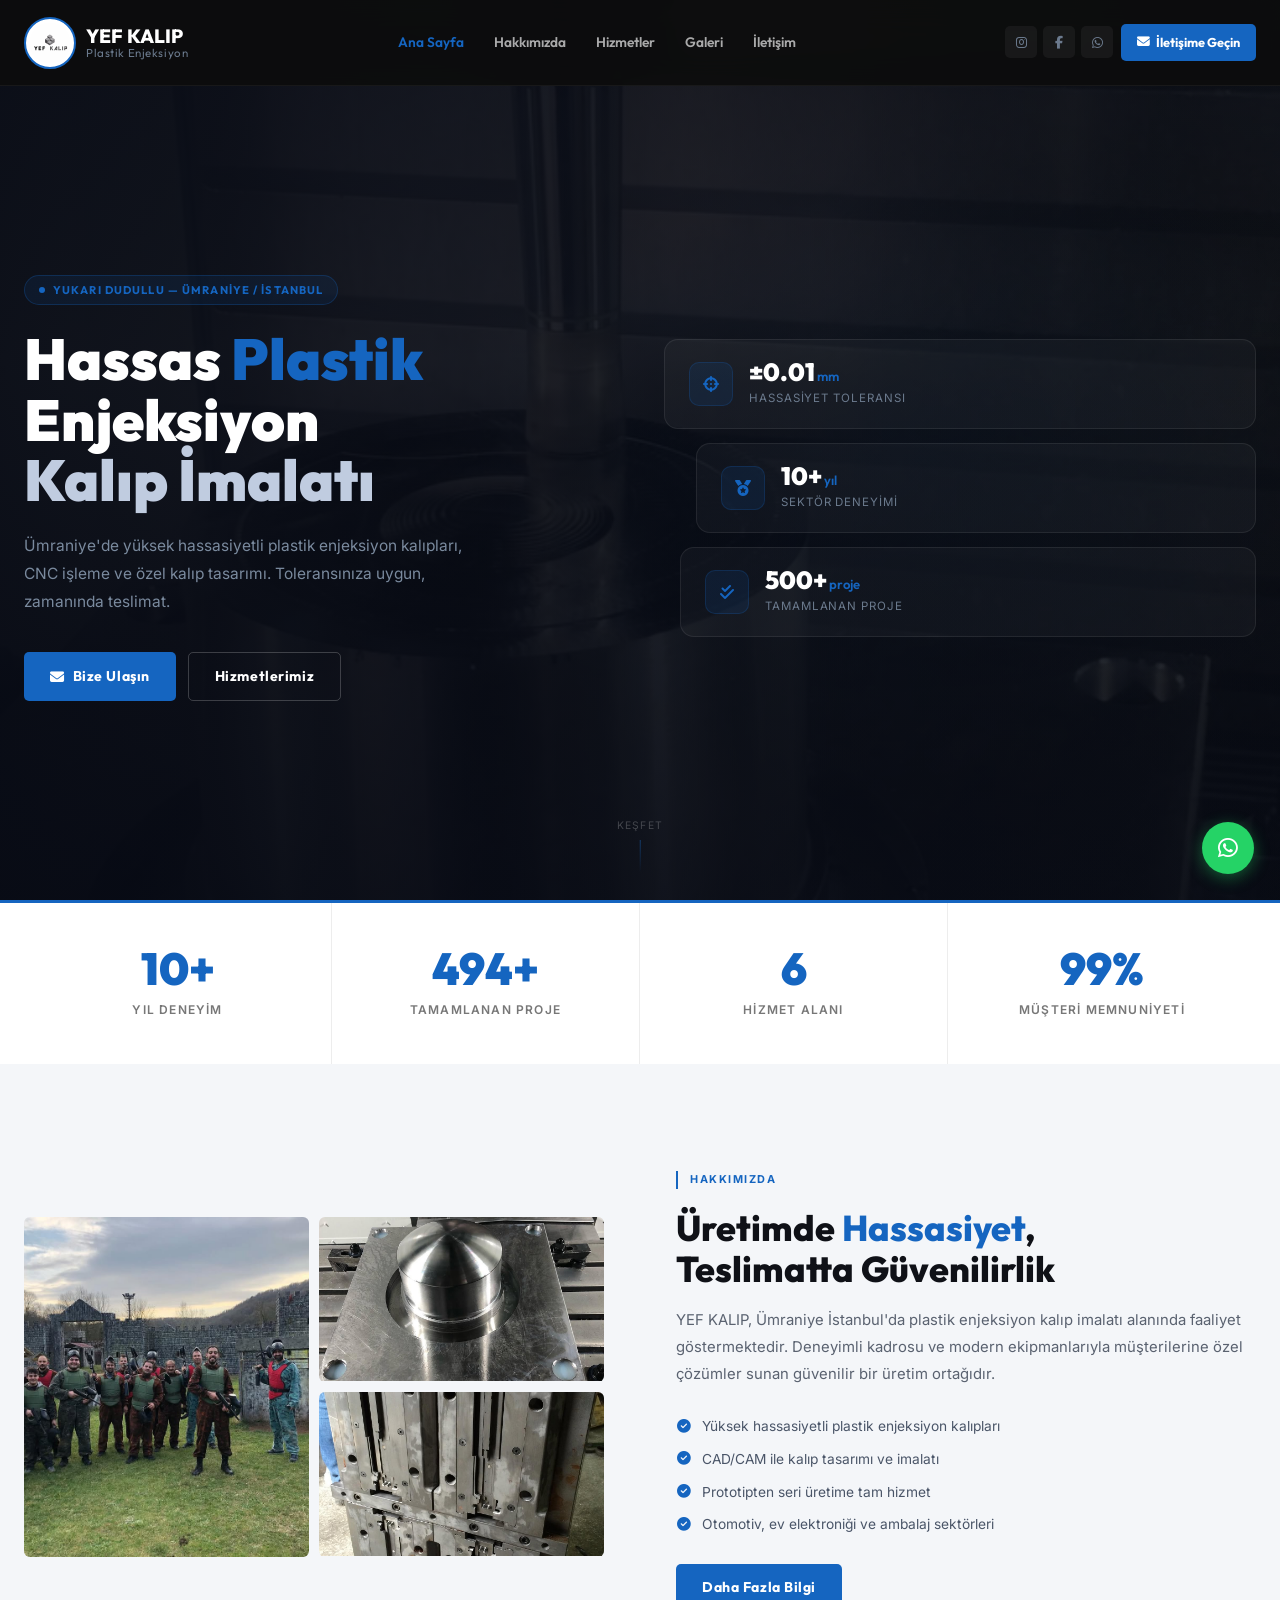
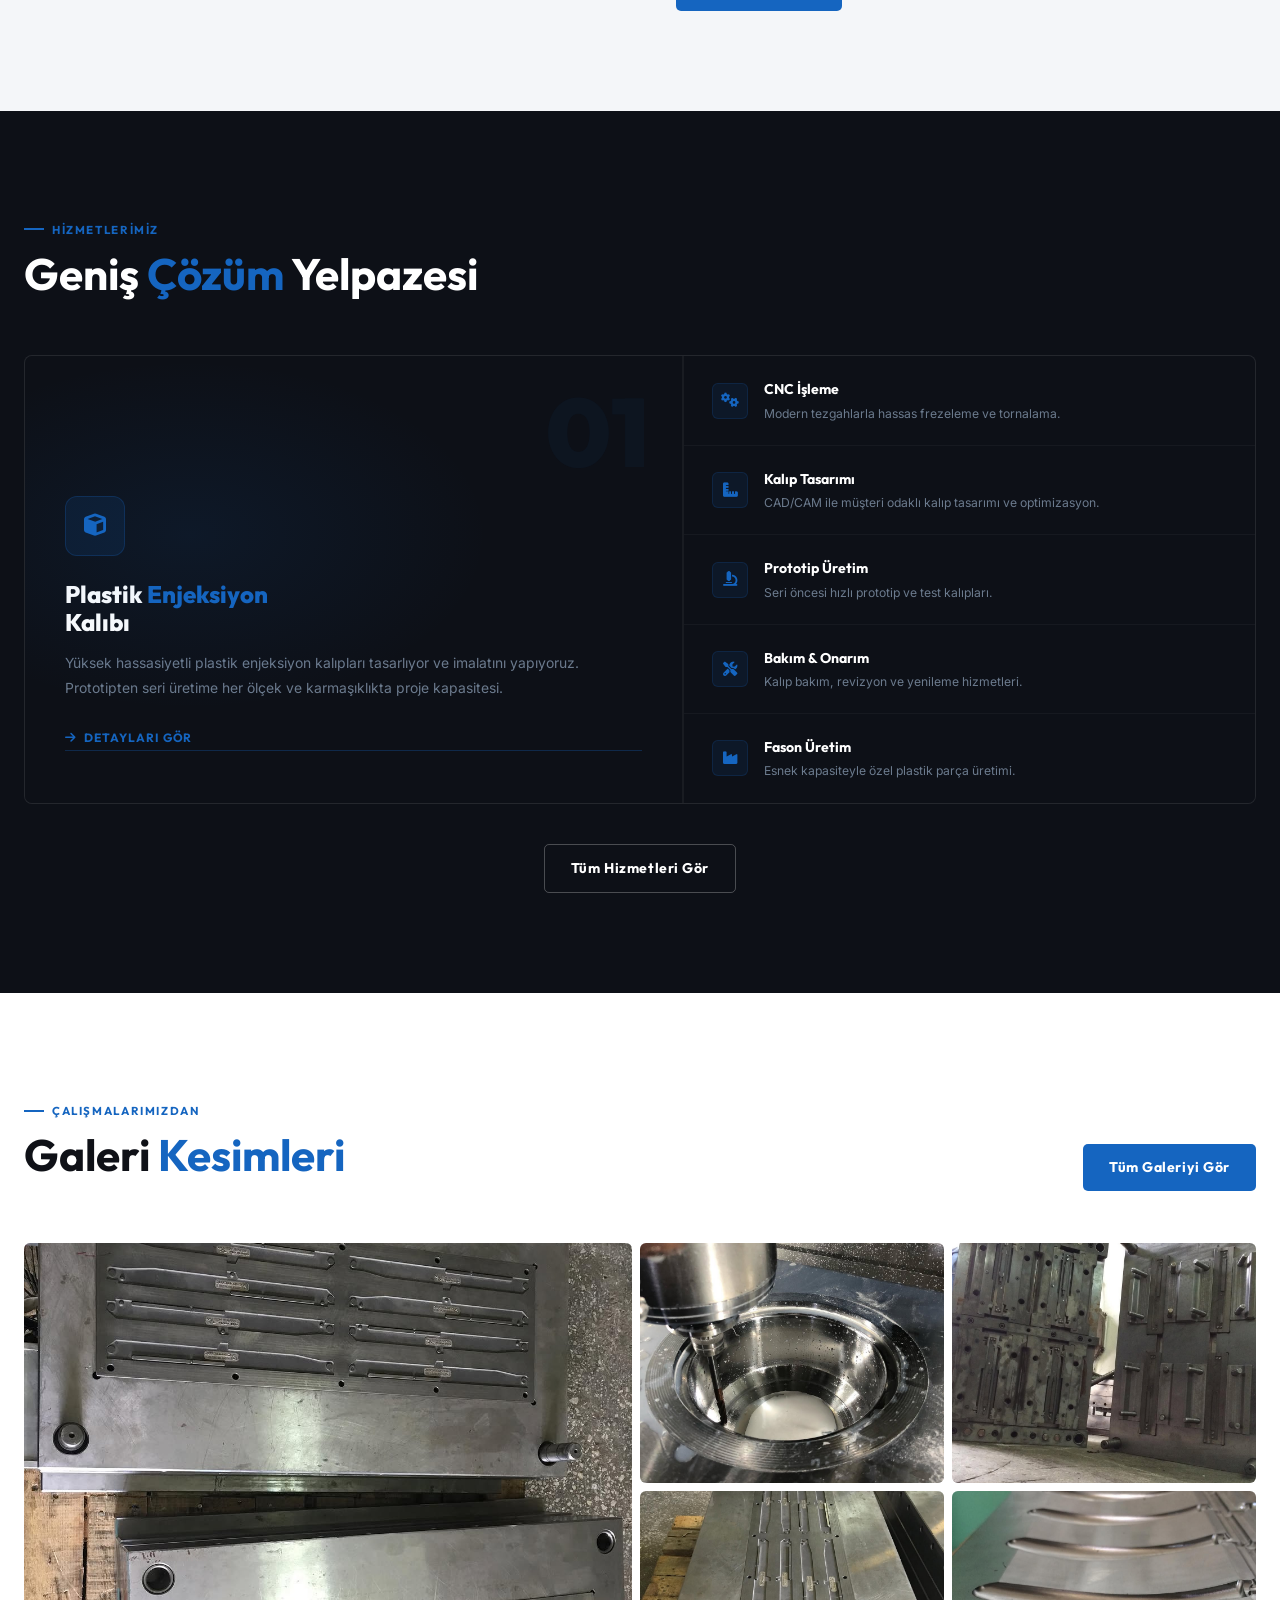
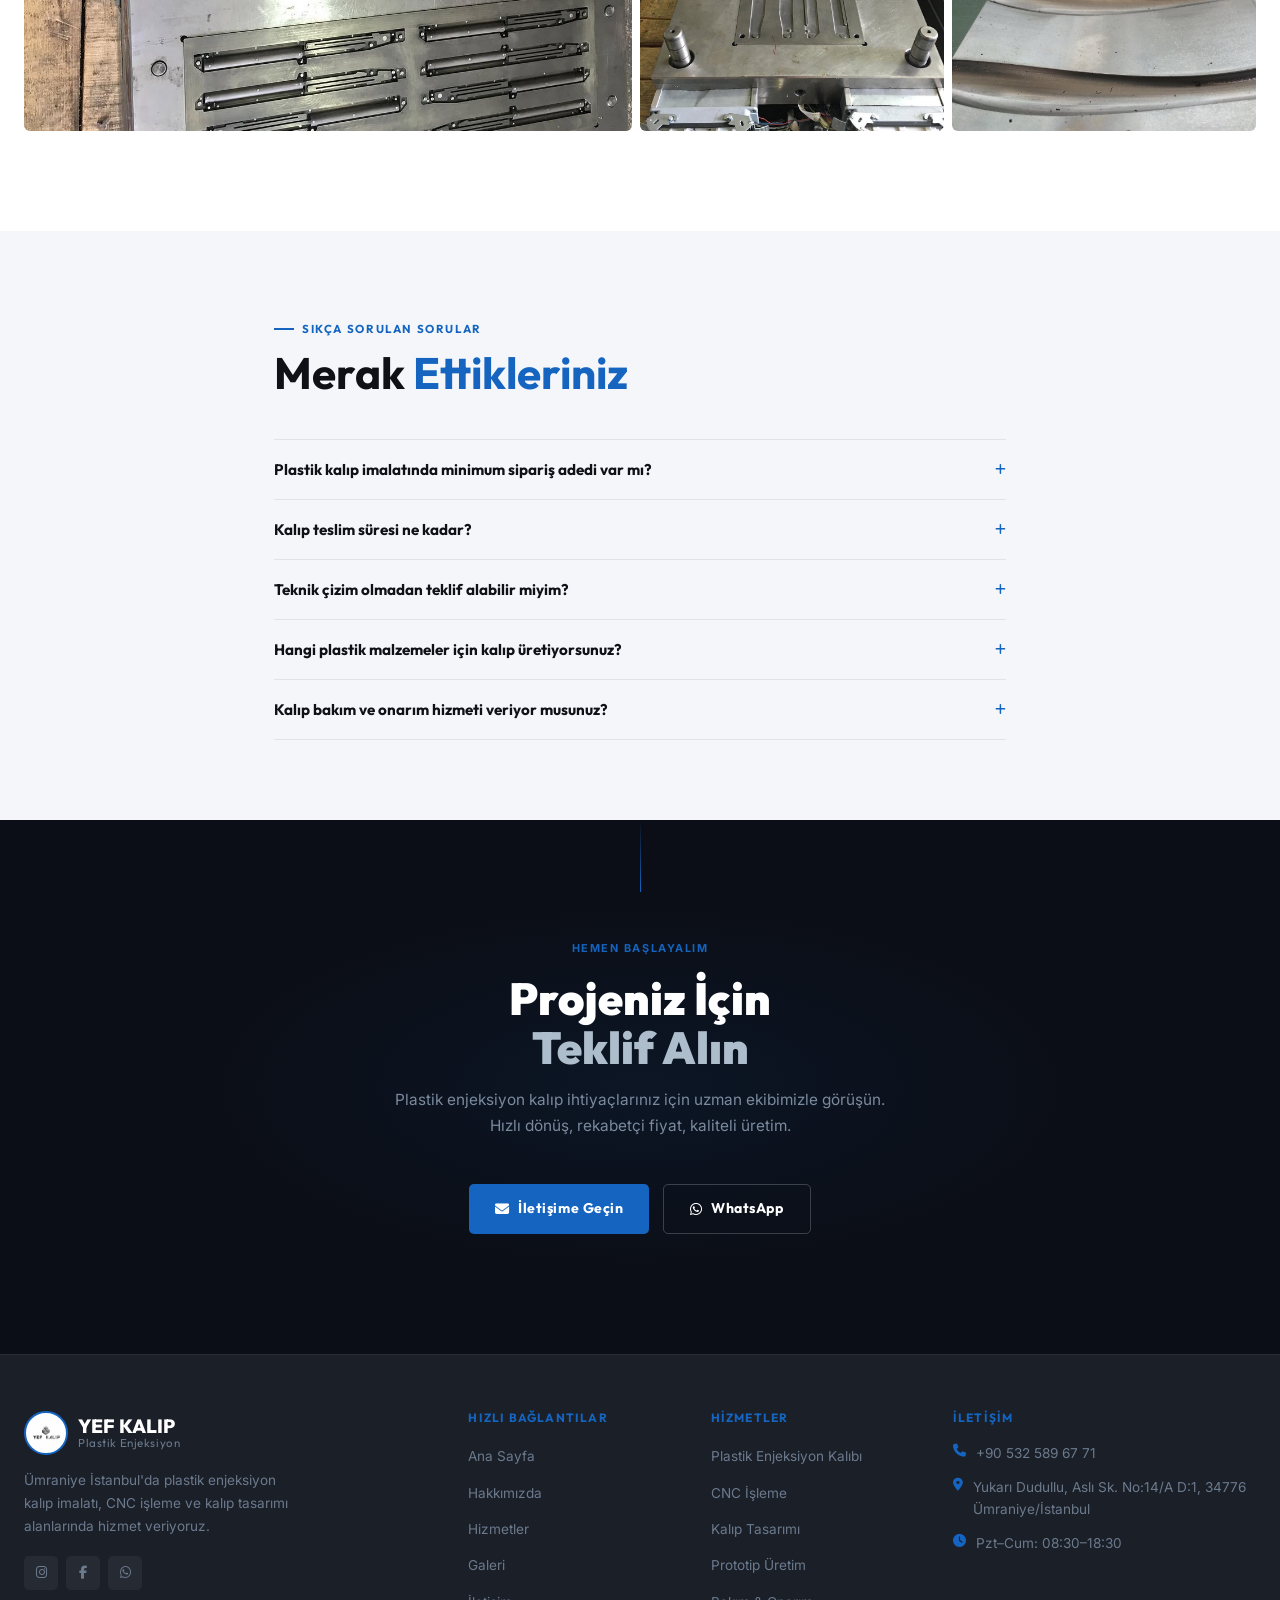
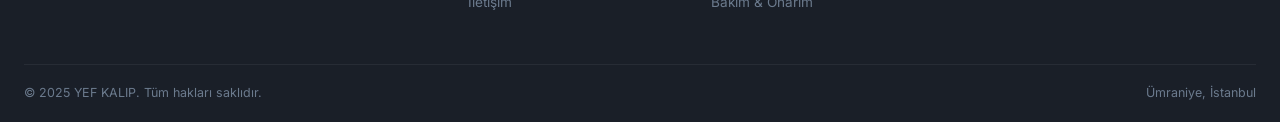
==== commit ce1710c5: "revert: galeri grid eski haline döndürüldü Co-Authored-By: Claude Sonnet 4.6 <noreply@anthropic.com>" ====
--- a/index.html
+++ b/index.html
@@ -374,16 +374,12 @@
     }
     .gt-grid {
       display: grid;
-      grid-template-columns: 1fr 1fr 1fr;
-      grid-template-rows: 210px 190px 160px;
+      grid-template-columns: 2fr 1fr 1fr;
+      grid-template-rows: 240px 240px;
       gap: 8px;
     }
     .gt-item { overflow:hidden; border-radius:6px; cursor:pointer; position:relative; }
-    .gt-item:nth-child(1) { grid-column: 1; grid-row: 1 / 3; }
-    .gt-item:nth-child(2) { grid-column: 2 / 4; grid-row: 1; }
-    .gt-item:nth-child(3) { grid-column: 2; grid-row: 2; }
-    .gt-item:nth-child(4) { grid-column: 3; grid-row: 2; }
-    .gt-item:nth-child(5) { grid-column: 1 / 4; grid-row: 3; }
+    .gt-item:first-child { grid-row: 1 / 3; }
     .gt-item img { width:100%; height:100%; object-fit:cover; display:block; transition: transform 0.6s cubic-bezier(.16,1,.3,1); }
     .gt-item:hover img { transform: scale(1.06); }
     .gt-overlay {
@@ -428,20 +424,16 @@
       .about-grid { grid-template-columns:1fr; gap:40px; }
       .svc-asymmetric { grid-template-columns: 1fr; }
       .svc-featured { min-height: 280px; }
-      .gt-grid { grid-template-columns: 1fr 1fr; }
-      .gt-item:nth-child(1) { grid-column:1; grid-row:1/3; }
-      .gt-item:nth-child(2) { grid-column:2; grid-row:1; }
-      .gt-item:nth-child(3) { grid-column:2; grid-row:2; }
-      .gt-item:nth-child(4) { grid-column:1/3; grid-row:3; height:180px; }
-      .gt-item:nth-child(5) { display:none; }
+      .gt-grid { grid-template-columns: 1fr 1fr; grid-template-rows: auto; }
+      .gt-item:first-child { grid-row: auto; }
+      .gt-item { height: 200px; }
       .stats-row { grid-template-columns: repeat(2,1fr); }
       .stat-box:nth-child(2) { border-right: none; }
     }
     @media (max-width: 640px) {
       .svc-mini-list { display: none; }
       .gt-grid { grid-template-columns:1fr; }
-      .gt-item { height: 200px !important; grid-column: auto !important; grid-row: auto !important; }
-      .gt-item:nth-child(5) { display: block; }
+      .gt-item { height: 200px; }
     }
   </style>
   <script type="application/ld+json">
